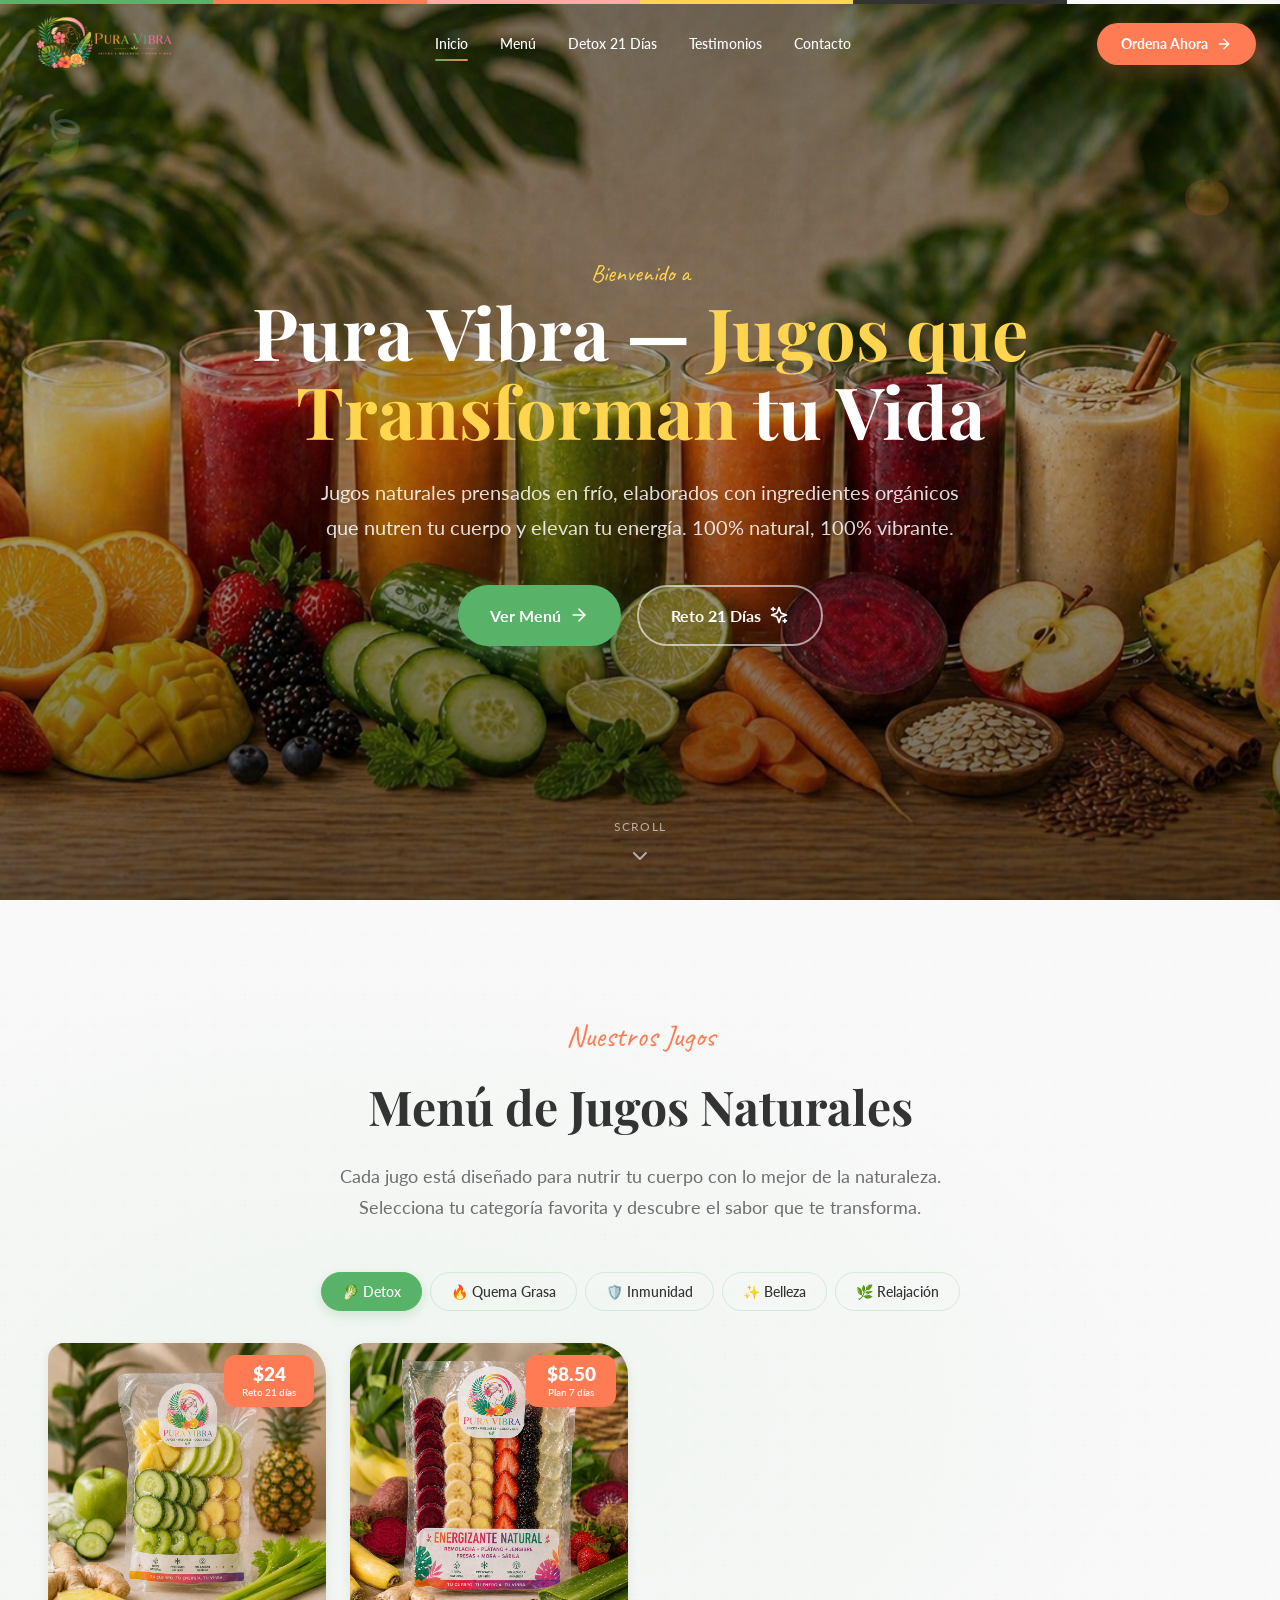
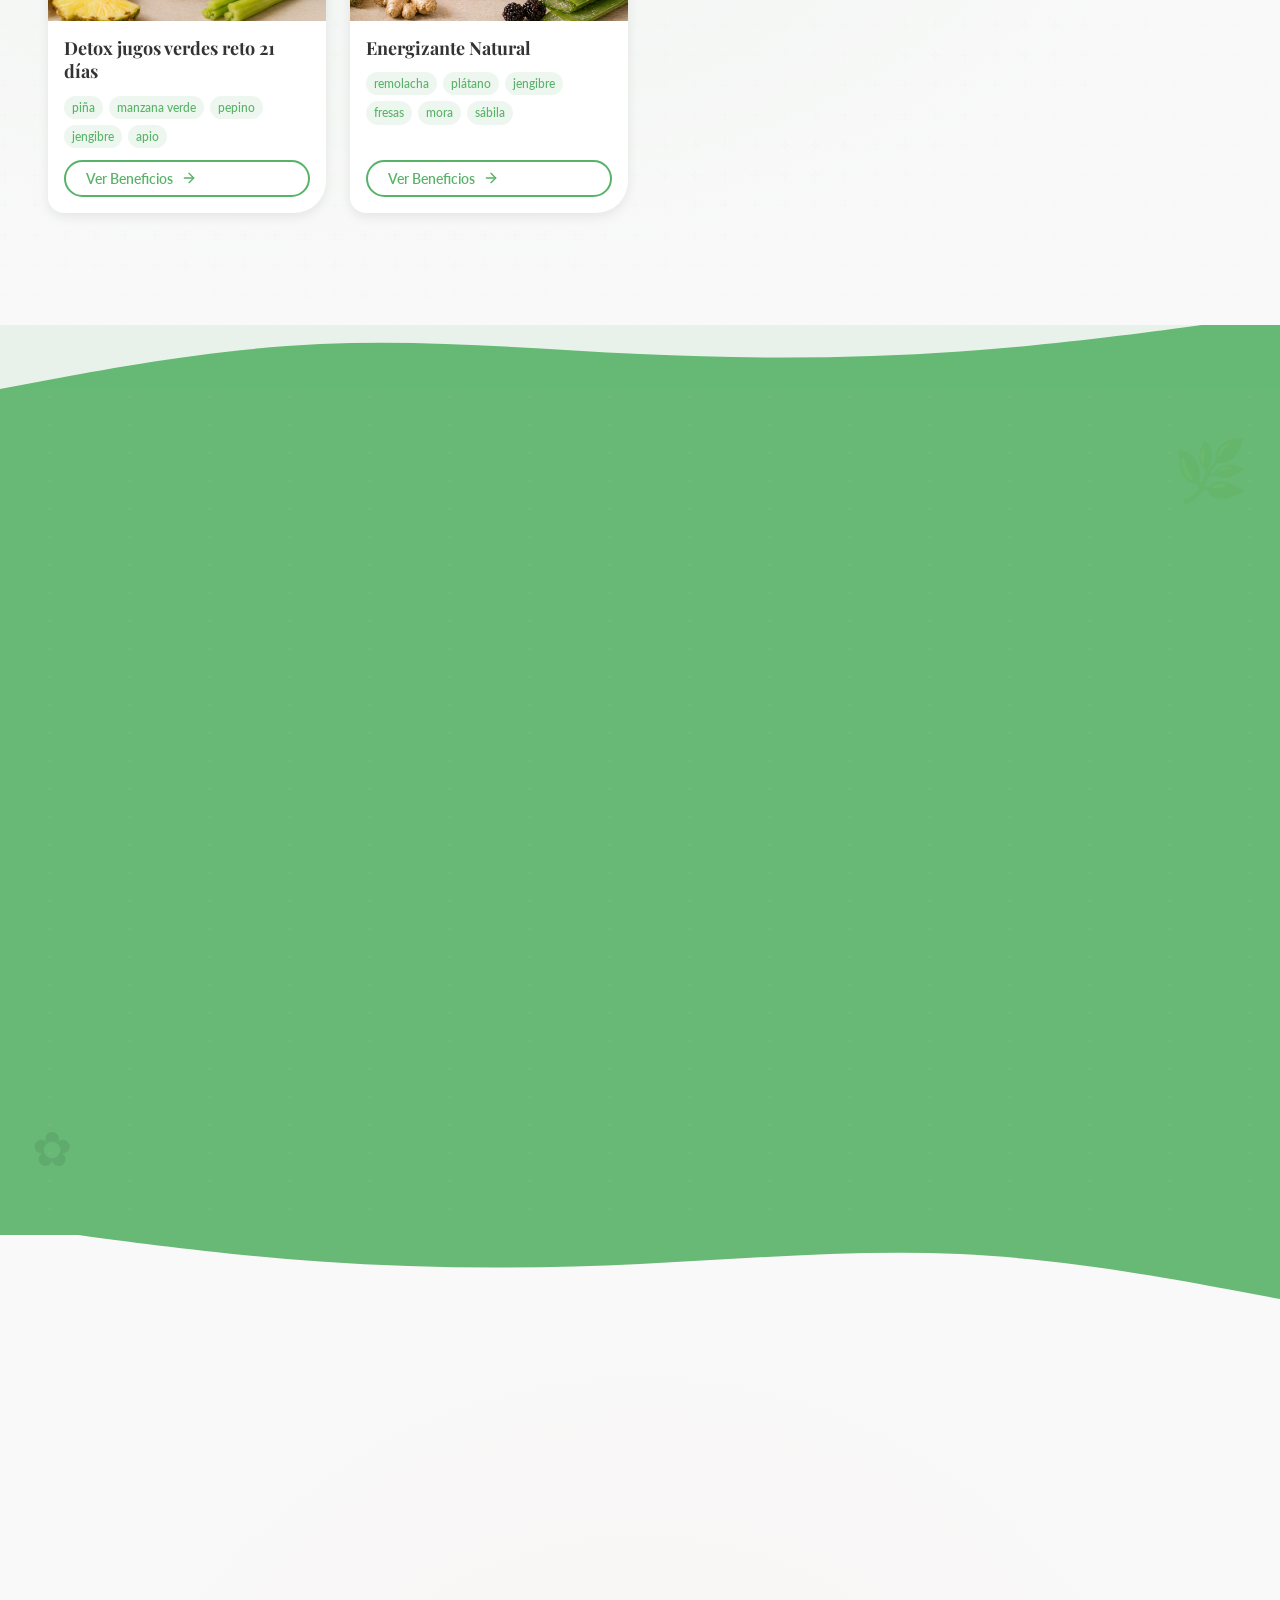
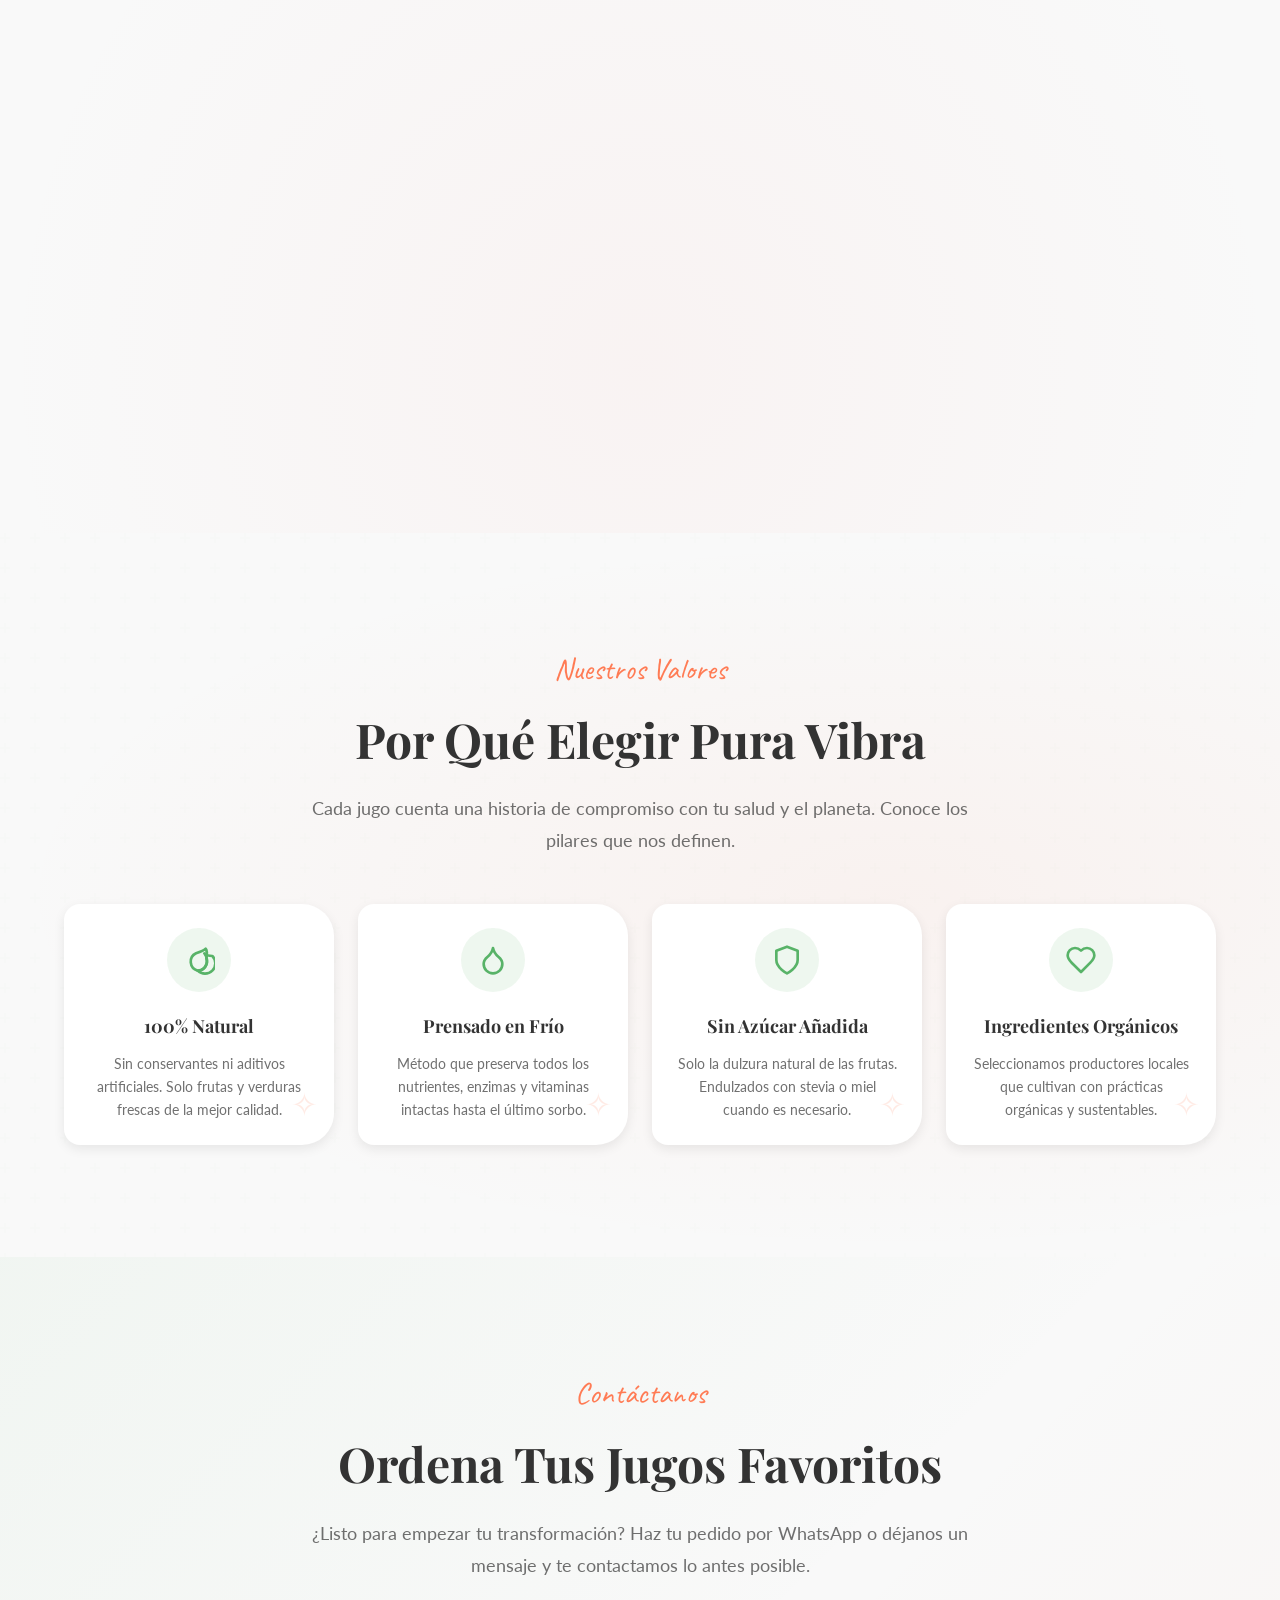
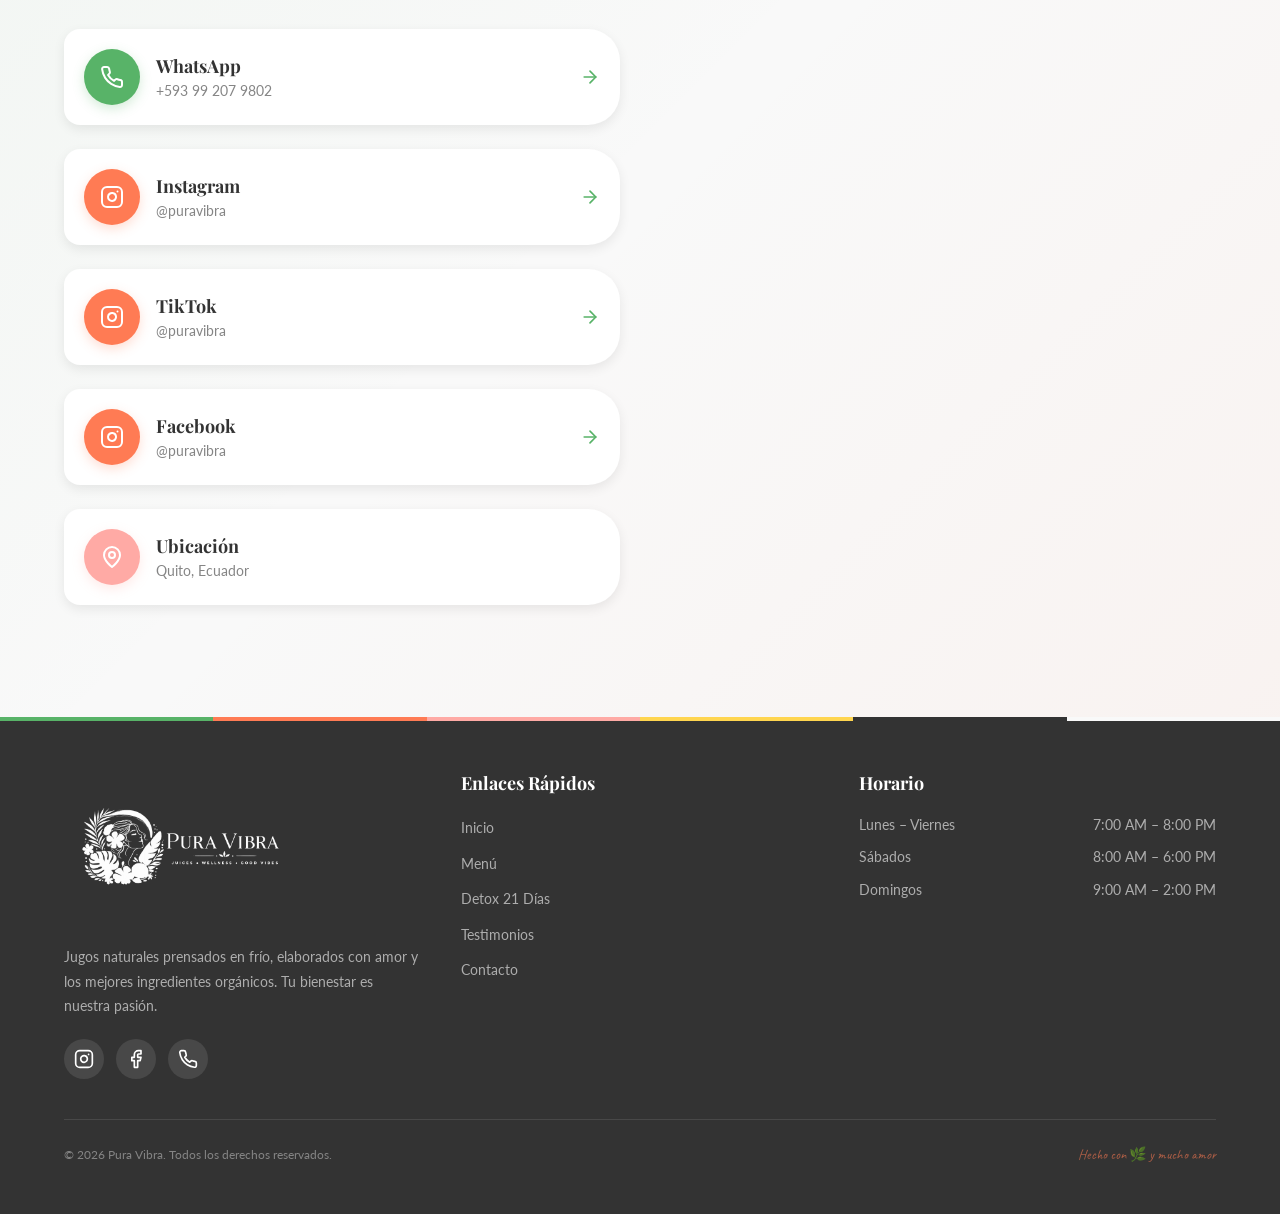
==== pura-vibra-web/index.html @ 8e105776 "Update product price for Chupa Panza" ====
<!DOCTYPE html>
<html lang="es">
<head>
  <meta charset="UTF-8">
  <meta name="viewport" content="width=device-width, initial-scale=1.0">
  <title>Pura Vibra — Jugos que Transforman tu Vida</title>
  <meta name="description" content="Jugos naturales prensados en frío. 100% naturales, sin azúcar añadida. Descubre nuestra línea de jugos verdes detox, energía, inmunidad, belleza y relajación.">
  <meta name="keywords" content="Pura Vibra, jugos naturales, prensado en frío, detox, jugos verdes, jugos saludables, salud y bienestar, reto 21 días">
  <link rel="icon" type="image/png" href="img/logo_cuadrado.png">

  <!-- Google Fonts -->
  <link rel="preconnect" href="https://fonts.googleapis.com">
  <link rel="preconnect" href="https://fonts.gstatic.com" crossorigin>
  <link href="https://fonts.googleapis.com/css2?family=Caveat:wght@400;500;600;700&family=Lato:wght@300;400;700;900&family=Playfair+Display:wght@400;500;600;700;800;900&display=swap" rel="stylesheet">

  <!-- Styles -->
  <link rel="stylesheet" href="css/styles.css">
</head>
<body>

  <!-- ═══════════ NAVBAR ═══════════ -->
  <nav class="navbar">
    <div class="brand-color-bar"></div>
    <div class="navbar-inner">
      <a href="#inicio" class="navbar-logo">
        <img src="img/logo_horizontal.png" alt="Pura Vibra">
      </a>

      <div class="navbar-links">
        <a href="#inicio" class="active">Inicio</a>
        <a href="#menu">Menú</a>
        <a href="#detox">Detox 21 Días</a>
        <a href="#testimonios">Testimonios</a>
        <a href="#contacto">Contacto</a>
      </div>

      <div class="navbar-cta">
        <a href="https://api.whatsapp.com/send?phone=593992079802&text=Quiero%20conocer%20más%20sobre%20el%20reto%2021%20Días%20detox" target="_blank" rel="noopener noreferrer" class="btn-primary btn-naranja">
          Ordena Ahora
          <svg width="16" height="16" viewBox="0 0 24 24" fill="none" stroke="currentColor" stroke-width="2" stroke-linecap="round" stroke-linejoin="round"><line x1="5" y1="12" x2="19" y2="12"></line><polyline points="12 5 19 12 12 19"></polyline></svg>
        </a>
      </div>

      <button class="mobile-toggle" aria-label="Menú">
        <svg class="hamburger-icon" viewBox="0 0 24 24" fill="none" stroke="currentColor" stroke-width="2" stroke-linecap="round" stroke-linejoin="round"><line x1="3" y1="6" x2="21" y2="6"></line><line x1="3" y1="12" x2="21" y2="12"></line><line x1="3" y1="18" x2="21" y2="18"></line></svg>
      </button>
    </div>
  </nav>

  <!-- Mobile Menu -->
  <div class="mobile-overlay"></div>
  <div class="mobile-menu">
    <div class="mobile-menu-header">Pura Vibra</div>
    <div class="mobile-menu-links">
      <a href="#inicio">Inicio</a>
      <a href="#menu">Menú</a>
      <a href="#detox">Detox 21 Días</a>
      <a href="#testimonios">Testimonios</a>
      <a href="#contacto">Contacto</a>
    </div>
    <div class="mobile-menu-cta">
      <a href="https://api.whatsapp.com/send?phone=593992079802&text=Quiero%20conocer%20más%20sobre%20el%20reto%2021%20Días%20detox" target="_blank" rel="noopener noreferrer" class="btn-primary btn-naranja">Ordena Ahora</a>
    </div>
  </div>

  <!-- ═══════════ HERO SECTION ═══════════ -->
  <section id="inicio" class="hero">
    <div class="hero-bg">
      <img src="img/hero1.png" alt="Pura Vibra Jugos Naturales">
    </div>

    <div class="float-deco float-deco-1">🍃</div>
    <div class="float-deco float-deco-2">🍊</div>
    <div class="float-deco float-deco-3">✿</div>

    <div class="hero-content">
      <span class="hero-hand">Bienvenido a</span>
      <h1>Pura Vibra — <span class="highlight">Jugos que Transforman</span> tu Vida</h1>
      <p class="hero-desc">Jugos naturales prensados en frío, elaborados con ingredientes orgánicos que nutren tu cuerpo y elevan tu energía. 100% natural, 100% vibrante.</p>
      <div class="hero-buttons">
        <a href="#menu" class="btn-primary btn-verde btn-large">
          Ver Menú
          <svg width="20" height="20" viewBox="0 0 24 24" fill="none" stroke="currentColor" stroke-width="2" stroke-linecap="round" stroke-linejoin="round"><line x1="5" y1="12" x2="19" y2="12"></line><polyline points="12 5 19 12 12 19"></polyline></svg>
        </a>
        <a href="#detox" class="btn-primary btn-outline-white btn-large">
          Reto 21 Días
          <svg width="20" height="20" viewBox="0 0 24 24" fill="none" stroke="currentColor" stroke-width="2" stroke-linecap="round" stroke-linejoin="round"><path d="m12 3-1.912 5.813a2 2 0 0 1-1.275 1.275L3 12l5.813 1.912a2 2 0 0 1 1.275 1.275L12 21l1.912-5.813a2 2 0 0 1 1.275-1.275L21 12l-5.813-1.912a2 2 0 0 1-1.275-1.275L12 3Z"></path><path d="M5 3v4"></path><path d="M19 17v4"></path><path d="M3 5h4"></path><path d="M17 19h4"></path></svg>
        </a>
      </div>
    </div>

    <div class="scroll-indicator">
      <span>Scroll</span>
      <svg width="24" height="24" viewBox="0 0 24 24" fill="none" stroke="currentColor" stroke-width="2" stroke-linecap="round" stroke-linejoin="round"><polyline points="6 9 12 15 18 9"></polyline></svg>
    </div>
  </section>

  <!-- ═══════════ MENU / PRODUCT LINES ═══════════ -->
  <section id="menu" class="section-padding soft-glow-green texture-overlay">
    <div class="container" style="position:relative;z-index:1;">
      <div class="section-header reveal">
        <span class="hand-label">Nuestros Jugos</span>
        <h2>Menú de Jugos Naturales</h2>
        <p>Cada jugo está diseñado para nutrir tu cuerpo con lo mejor de la naturaleza. Selecciona tu categoría favorita y descubre el sabor que te transforma.</p>
      </div>

      <!-- Tabs Navigation -->
      <div class="reveal delay-1">
        <ul class="tabs-nav">
          <li><button class="tab-btn active" data-tab="detox">🥬 Detox</button></li>
          <li><button class="tab-btn" data-tab="quema-grasa">🔥 Quema Grasa</button></li>
          <li><button class="tab-btn" data-tab="inmunidad">🛡️ Inmunidad</button></li>
          <li><button class="tab-btn" data-tab="belleza">✨ Belleza</button></li>
          <li><button class="tab-btn" data-tab="relajacion">🌿 Relajación</button></li>
        </ul>
      </div>

      <!-- DETOX TAB -->
      <div id="tab-detox" class="tab-content active">
        <div class="product-grid">
          <div class="product-card reveal-scale" data-product='{"name":"Detox jugos verdes reto 21 días","price":24.0,"image":"juice_green.png","ingredients":["piña","manzana verde","pepino","jengibre","apio"],"benefits":["Favorece la desintoxicación del organismo","Mejora la digestión","Ayuda a reducir la inflamación"]}'>
            <div class="product-card-img">
              <img src="img/juice_green.png" alt="Detox jugos verdes reto 21 días">
              <span class="product-price-badge">
  <strong>$24</strong>
  <small>Reto 21 días</small>
</span>
            </div>
            <div class="product-card-body">
              <h3>Detox jugos verdes reto 21 días</h3>
              <div class="product-ingredients">
                <span>piña</span><span>manzana verde</span><span>pepino</span><span>jengibre</span><span>apio</span>
              </div>
              <button class="btn-primary btn-outline-verde">
                Ver Beneficios
                <svg width="16" height="16" viewBox="0 0 24 24" fill="none" stroke="currentColor" stroke-width="2" stroke-linecap="round" stroke-linejoin="round"><line x1="5" y1="12" x2="19" y2="12"></line><polyline points="12 5 19 12 12 19"></polyline></svg>
              </button>
            </div>
          </div>

          <div class="product-card reveal-scale delay-1" data-product='{"name":"Energizante Natural","price":8.5,"image":"juice_berry.png","ingredients":["remolacha","plátano","jengibre","fresas","mora","sábila"],"benefits":["Aumenta la energía de forma natural","Mejora la circulación y el rendimiento físico","Rico en antioxidantes y vitaminas"]}'>
            <div class="product-card-img">
              <img src="img/juice_berry.png" alt="Energizante Natural">
              <span class="product-price-badge">
  <strong>$8.50</strong>
  <small>Plan 7 días</small>
</span>
            </div>
            <div class="product-card-body">
              <h3>Energizante Natural</h3>
              <div class="product-ingredients">
                <span>remolacha</span><span>plátano</span><span>jengibre</span><span>fresas</span><span>mora</span><span>sábila</span>
              </div>
              <button class="btn-primary btn-outline-verde">
                Ver Beneficios
                <svg width="16" height="16" viewBox="0 0 24 24" fill="none" stroke="currentColor" stroke-width="2" stroke-linecap="round" stroke-linejoin="round"><line x1="5" y1="12" x2="19" y2="12"></line><polyline points="12 5 19 12 12 19"></polyline></svg>
              </button>
            </div>
          </div>
        </div>
      </div>

      <!-- QUEMA GRASA TAB -->
      <div id="tab-quema-grasa" class="tab-content">
        <div class="product-grid">
          <div class="product-card reveal-scale" data-product='{"name":"Energizante Cítrico","price":7.0,"image":"juice_citrus.png","ingredients":["naranja","zanahoria","jengibre","cúrcuma"],"benefits":["Activa el metabolismo","Aporta vitaminas y efecto antiinflamatorio","Ideal para iniciar el día con energía"]}'>
            <div class="product-card-img">
              <img src="img/juice_citrus.png" alt="Energizante Cítrico">
              <span class="product-price-badge">
  <strong>$7.00</strong>
  <small>Plan 7 días</small>
</span>
            </div>
            <div class="product-card-body">
              <h3>Energizante Cítrico</h3>
              <div class="product-ingredients">
                <span>naranja</span><span>zanahoria</span><span>jengibre</span><span>cúrcuma</span>
              </div>
              <button class="btn-primary btn-outline-verde">
                Ver Beneficios
                <svg width="16" height="16" viewBox="0 0 24 24" fill="none" stroke="currentColor" stroke-width="2" stroke-linecap="round" stroke-linejoin="round"><line x1="5" y1="12" x2="19" y2="12"></line><polyline points="12 5 19 12 12 19"></polyline></svg>
              </button>
            </div>
          </div>

          <div class="product-card reveal-scale delay-1" data-product='{"name":"Metabolismo Activo","price":24.0,"image":"juice_citrus2.png","ingredients":["piña","toronja","jengibre","menta"],"benefits":["Ayuda a acelerar el metabolismo","Favorece la quema de grasas","Mejora la digestión"]}'>
            <div class="product-card-img">
              <img src="img/juice_citrus2.png" alt="Metabolismo Activo">
              <span class="product-price-badge">
  <strong>$8.50</strong>
  <small>Plan 21 días</small>
</span>
            </div>
            <div class="product-card-body">
              <h3>Metabolismo Activo</h3>
              <div class="product-ingredients">
                <span>piña</span><span>toronja</span><span>jengibre</span><span>menta</span>
              </div>
              <button class="btn-primary btn-outline-verde">
                Ver Beneficios
                <svg width="16" height="16" viewBox="0 0 24 24" fill="none" stroke="currentColor" stroke-width="2" stroke-linecap="round" stroke-linejoin="round"><line x1="5" y1="12" x2="19" y2="12"></line><polyline points="12 5 19 12 12 19"></polyline></svg>
              </button>
            </div>
          </div>

          <div class="product-card reveal-scale delay-2" data-product='{"name":"Power Verde","price":7.0,"image":"juice_green2.png","ingredients":["espinaca","manzana","apio","limón","jengibre"],"benefits":["Aporta energía sostenida","Mejora la oxigenación","Fortalece el sistema digestivo"]}'>
            <div class="product-card-img">
              <img src="img/juice_green2.png" alt="Power Verde">
         <span class="product-price-badge">  <strong>$7.00</strong>
  <small>Plan 7 días</small>
</span>
            </div>
            <div class="product-card-body">
              <h3>Power Verde</h3>
              <div class="product-ingredients">
                <span>espinaca</span><span>manzana</span><span>apio</span><span>limón</span><span>jengibre</span>
              </div>
              <button class="btn-primary btn-outline-verde">
                Ver Beneficios
                <svg width="16" height="16" viewBox="0 0 24 24" fill="none" stroke="currentColor" stroke-width="2" stroke-linecap="round" stroke-linejoin="round"><line x1="5" y1="12" x2="19" y2="12"></line><polyline points="12 5 19 12 12 19"></polyline></svg>
              </button>
            </div>
          </div>

          <div class="product-card reveal-scale delay-3" data-product='{"name":"Chupa Panza","price":15.0,"image":"juice_digest.png","ingredients":["tomate de árbol","tuna"],"benefits":["Reduce la hinchazón abdominal","Mejora la digestión","Aporta fibra para el tránsito intestinal"]}'>
            <div class="product-card-img">
              <img src="img/juice_digest.png" alt="Chupa Panza">
           <span class="product-price-badge"><strong>$18.00</strong>
  <small>Plan 21 días</small>
</span>
            </div>
            <div class="product-card-body">
              <h3>Chupa Panza</h3>
              <div class="product-ingredients">
                <span>tomate de árbol</span><span>tuna</span>
              </div>
              <button class="btn-primary btn-outline-verde">
                Ver Beneficios
                <svg width="16" height="16" viewBox="0 0 24 24" fill="none" stroke="currentColor" stroke-width="2" stroke-linecap="round" stroke-linejoin="round"><line x1="5" y1="12" x2="19" y2="12"></line><polyline points="12 5 19 12 12 19"></polyline></svg>
              </button>
            </div>
          </div>
        </div>
      </div>

      <!-- INMUNIDAD TAB -->
      <div id="tab-inmunidad" class="tab-content">
        <div class="product-grid">
          <div class="product-card reveal-scale" data-product='{"name":"Antigripal","price":8.0,"image":"juice_immunity.png","ingredients":["naranja","limón","jengibre","miel"],"benefits":["Fortalece el sistema inmunológico","Ayuda a prevenir resfriados","Alivia molestias de garganta"]}'>
            <div class="product-card-img">
              <img src="img/juice_immunity.png" alt="Antigripal">
           <span class="product-price-badge">  <strong>$8.00</strong>
  <small>Plan 7 días</small>
</span>
            </div>
            <div class="product-card-body">
              <h3>Antigripal</h3>
              <div class="product-ingredients">
                <span>naranja</span><span>limón</span><span>jengibre</span><span>miel</span>
              </div>
              <button class="btn-primary btn-outline-verde">
                Ver Beneficios
                <svg width="16" height="16" viewBox="0 0 24 24" fill="none" stroke="currentColor" stroke-width="2" stroke-linecap="round" stroke-linejoin="round"><line x1="5" y1="12" x2="19" y2="12"></line><polyline points="12 5 19 12 12 19"></polyline></svg>
              </button>
            </div>
          </div>

          <div class="product-card reveal-scale delay-1" data-product='{"name":"Vitamina C","price":7.0,"image":"juice_citrus3.png","ingredients":["guayaba","naranja","zanahoria"],"benefits":["Refuerza las defensas","Mejora la piel","Combate el cansancio gracias a su alto contenido de vitamina C"]}'>
            <div class="product-card-img">
              <img src="img/juice_citrus3.png" alt="Vitamina C">
            <span class="product-price-badge"><strong>$7.00</strong>
  <small>Plan 7 días</small>
</span>
            </div>
            <div class="product-card-body">
              <h3>Vitamina C</h3>
              <div class="product-ingredients">
                <span>guayaba</span><span>naranja</span><span>zanahoria</span>
              </div>
              <button class="btn-primary btn-outline-verde">
                Ver Beneficios
                <svg width="16" height="16" viewBox="0 0 24 24" fill="none" stroke="currentColor" stroke-width="2" stroke-linecap="round" stroke-linejoin="round"><line x1="5" y1="12" x2="19" y2="12"></line><polyline points="12 5 19 12 12 19"></polyline></svg>
              </button>
            </div>
          </div>

          <div class="product-card reveal-scale delay-2" data-product='{"name":"Rojo Antioxidante","price":7.0,"image":"juice_red.png","ingredients":["remolacha","zanahoria","mora"],"benefits":["Combate los radicales libres","Mejora la salud cardiovascular","Aporta vitalidad y energía duradera"]}'>
            <div class="product-card-img">
              <img src="img/juice_red.png" alt="Rojo Antioxidante">
         <span class="product-price-badge"><strong>$7.00</strong>
  <small>Plan 7 días</small>
</span>
            </div>
            <div class="product-card-body">
              <h3>Rojo Antioxidante</h3>
              <div class="product-ingredients">
                <span>remolacha</span><span>zanahoria</span><span>mora</span>
              </div>
              <button class="btn-primary btn-outline-verde">
                Ver Beneficios
                <svg width="16" height="16" viewBox="0 0 24 24" fill="none" stroke="currentColor" stroke-width="2" stroke-linecap="round" stroke-linejoin="round"><line x1="5" y1="12" x2="19" y2="12"></line><polyline points="12 5 19 12 12 19"></polyline></svg>
              </button>
            </div>
          </div>
        </div>
      </div>

      <!-- BELLEZA TAB -->
      <div id="tab-belleza" class="tab-content">
        <div class="product-grid">
          <div class="product-card reveal-scale" data-product='{"name":"Glow","price":8.5,"image":"juice_glow.png","ingredients":["zanahoria","naranja","mango"],"benefits":["Mejora la apariencia de la piel","Aporta luminosidad","Favorece la producción de colágeno"]}'>
            <div class="product-card-img">
              <img src="img/juice_glow.png" alt="Glow">
             <span class="product-price-badge"> <strong>$8.50</strong>
  <small>Plan 7 días</small>
</span>
            </div>
            <div class="product-card-body">
              <h3>Glow</h3>
              <div class="product-ingredients">
                <span>zanahoria</span><span>naranja</span><span>mango</span>
              </div>
              <button class="btn-primary btn-outline-verde">
                Ver Beneficios
                <svg width="16" height="16" viewBox="0 0 24 24" fill="none" stroke="currentColor" stroke-width="2" stroke-linecap="round" stroke-linejoin="round"><line x1="5" y1="12" x2="19" y2="12"></line><polyline points="12 5 19 12 12 19"></polyline></svg>
              </button>
            </div>
          </div>

          <div class="product-card reveal-scale delay-1" data-product='{"name":"Antioxidante Berry","price":12.0,"image":"juice_berry2.png","ingredients":["fresa","mora","manzana"],"benefits":["Retrasa el envejecimiento celular","Ayuda a mantener una piel más joven y saludable","Protección celular completa"]}'>
            <div class="product-card-img">
              <img src="img/juice_berry2.png" alt="Antioxidante Berry">
         <span class="product-price-badge"> <strong>$12.00</strong>
  <small>Plan 7 días</small>
</span>
            </div>
            <div class="product-card-body">
              <h3>Antioxidante Berry</h3>
              <div class="product-ingredients">
                <span>fresa</span><span>mora</span><span>manzana</span>
              </div>
              <button class="btn-primary btn-outline-verde">
                Ver Beneficios
                <svg width="16" height="16" viewBox="0 0 24 24" fill="none" stroke="currentColor" stroke-width="2" stroke-linecap="round" stroke-linejoin="round"><line x1="5" y1="12" x2="19" y2="12"></line><polyline points="12 5 19 12 12 19"></polyline></svg>
              </button>
            </div>
          </div>

          <div class="product-card reveal-scale delay-2" data-product='{"name":"Piel Sana","price":8.0,"image":"juice_pielsana.png","ingredients":["pepino","piña","limón","menta"],"benefits":["Hidrata la piel profundamente","Ayuda a eliminar toxinas","Reduce la inflamación"]}'>
            <div class="product-card-img">
              <img src="img/juice_pielsana.png" alt="Piel Sana">
            <span class="product-price-badge">  <strong>$8.00</strong>
  <small>Plan 7 días</small>
</span>
            </div>
            <div class="product-card-body">
              <h3>Piel Sana</h3>
              <div class="product-ingredients">
                <span>pepino</span><span>piña</span><span>limón</span><span>menta</span>
              </div>
              <button class="btn-primary btn-outline-verde">
                Ver Beneficios
                <svg width="16" height="16" viewBox="0 0 24 24" fill="none" stroke="currentColor" stroke-width="2" stroke-linecap="round" stroke-linejoin="round"><line x1="5" y1="12" x2="19" y2="12"></line><polyline points="12 5 19 12 12 19"></polyline></svg>
              </button>
            </div>
          </div>
        </div>
      </div>

      <!-- RELAJACIÓN TAB -->
      <div id="tab-relajacion" class="tab-content">
        <div class="product-grid">
          <div class="product-card reveal-scale" data-product='{"name":"Relax","price":7.0,"image":"juice_relax.png","ingredients":["manzana","avena","canela"],"benefits":["Ayuda a reducir el estrés","Brinda saciedad y calma","Favorece la relajación"]}'>
            <div class="product-card-img">
              <img src="img/juice_relax.png" alt="Relax">
             <span class="product-price-badge"> <strong>$7.00</strong>
  <small>Plan 7 días</small>
</span>
            </div>
            <div class="product-card-body">
              <h3>Relax</h3>
              <div class="product-ingredients">
                <span>manzana</span><span>avena</span><span>canela</span>
              </div>
              <button class="btn-primary btn-outline-verde">
                Ver Beneficios
                <svg width="16" height="16" viewBox="0 0 24 24" fill="none" stroke="currentColor" stroke-width="2" stroke-linecap="round" stroke-linejoin="round"><line x1="5" y1="12" x2="19" y2="12"></line><polyline points="12 5 19 12 12 19"></polyline></svg>
              </button>
            </div>
          </div>

          <div class="product-card reveal-scale delay-1" data-product='{"name":"Digestivo Nocturno","price":8.5,"image":"juice_digestnoche.png","ingredients":["papaya","piña","linaza"],"benefits":["Mejora la digestión","Ayuda al descanso nocturno","Favorece el tránsito intestinal"]}'>
            <div class="product-card-img">
              <img src="img/juice_digestnoche.png" alt="Digestivo Nocturno">
<span class="product-price-badge"><strong>$8.50</strong>
  <small>Plan 7 días</small>
</span>
            </div>
            <div class="product-card-body">
              <h3>Digestivo Nocturno</h3>
              <div class="product-ingredients">
                <span>papaya</span><span>piña</span><span>linaza</span>
              </div>
              <button class="btn-primary btn-outline-verde">
                Ver Beneficios
                <svg width="16" height="16" viewBox="0 0 24 24" fill="none" stroke="currentColor" stroke-width="2" stroke-linecap="round" stroke-linejoin="round"><line x1="5" y1="12" x2="19" y2="12"></line><polyline points="12 5 19 12 12 19"></polyline></svg>
              </button>
            </div>
          </div>
        </div>
      </div>
    </div>
  </section>

  <!-- ═══════════ 21-DAY DETOX CHALLENGE ═══════════ -->
  <section id="detox" class="detox-section">
    <div class="wavy-top">
      <svg viewBox="0 0 1440 80" fill="none" preserveAspectRatio="none">
        <path d="M0 80L60 70C120 60 240 40 360 35C480 30 600 40 720 45C840 50 960 50 1080 42.5C1200 35 1320 20 1380 12.5L1440 5V80H1380C1320 80 1200 80 1080 80C960 80 840 80 720 80C600 80 480 80 360 80C240 80 120 80 60 80H0Z" fill="rgba(88,179,104,0.9)"/>
      </svg>
    </div>

    <div class="detox-bg macrame-pattern">
      <div class="detox-float-1">🌿</div>
      <div class="detox-float-2">✿</div>

      <div class="container-sm" style="position:relative;z-index:1;">
        <div class="reveal" style="text-align:center;margin-bottom:3.5rem;">
          <span class="detox-badge">NUEVO</span>
          <h2>Reto Detox 21 Días</h2>
          <p class="detox-desc">Transforma tu salud en 21 días con nuestro programa completo de jugos detox. Tres fases diseñadas para limpiar, renovar y transformar tu cuerpo desde adentro.</p>
        </div>

        <div class="phase-grid">
          <div class="phase-card reveal-scale">
            <div class="phase-card-bar" style="background:#58B368;"></div>
            <div class="phase-number" style="background:#58B368;">1</div>
            <span class="phase-days">Días 1–7</span>
            <h3>Depuración</h3>
            <p>Tu cuerpo comienza a eliminar toxinas acumuladas. Los jugos verdes ricos en fibra y clorofila activan el proceso de limpieza natural.</p>
          </div>

          <div class="phase-card reveal-scale delay-1">
            <div class="phase-card-bar" style="background:#FF7B54;"></div>
            <div class="phase-number" style="background:#FF7B54;">2</div>
            <span class="phase-days">Días 8–14</span>
            <h3>Renovación</h3>
            <p>Sientes más energía y claridad mental. Tu sistema digestivo se renueva, la piel comienza a brillar y el sueño mejora notablemente.</p>
          </div>

          <div class="phase-card reveal-scale delay-2">
            <div class="phase-card-bar" style="background:#FFD54F;"></div>
            <div class="phase-number" style="background:#FFD54F;">3</div>
            <span class="phase-days">Días 15–21</span>
            <h3>Transformación</h3>
            <p>La transformación completa. Tu cuerpo ha reseteado sus hábitos, te sientes más ligero, fuerte y conectado con tu bienestar.</p>
          </div>
        </div>

        <div class="reveal" style="text-align:center;">
          <a href="https://api.whatsapp.com/send?phone=593992079802&text=Quiero%20conocer%20más%20sobre%20el%20reto%2021%20Días%20detox" target="_blank" rel="noopener noreferrer" class="btn-primary btn-naranja btn-large">
            Inscríbete al Reto
            <svg width="20" height="20" viewBox="0 0 24 24" fill="none" stroke="currentColor" stroke-width="2" stroke-linecap="round" stroke-linejoin="round"><polyline points="9 18 15 12 9 6"></polyline></svg>
          </a>
          <p class="detox-note">* Incluye 2 jugos diarios + guía nutricional + seguimiento personalizado</p>
        </div>
      </div>
    </div>

    <div class="wavy-bottom">
      <svg viewBox="0 0 1440 80" fill="none" preserveAspectRatio="none">
        <path d="M0 5L60 12.5C120 20 240 35 360 42.5C480 50 600 50 720 45C840 40 960 30 1080 35C1200 40 1320 60 1380 70L1440 80V80H1380C1320 80 1200 80 1080 80C960 80 840 80 720 80C600 80 480 80 360 80C240 80 120 80 60 80H0Z" fill="#F9F9F9"/>
      </svg>
    </div>
  </section>

  <!-- ═══════════ TESTIMONIALS ═══════════ -->
  <section id="testimonios" class="section-padding soft-glow-pink">
    <div class="container-sm">
      <div class="section-header reveal">
        <span class="hand-label">Lo que dicen</span>
        <h2>Testimonios de Nuestra Comunidad</h2>
        <p>Miles de personas ya transformaron su vida con Pura Vibra. Lee sus historias y únete al movimiento.</p>
      </div>

      <div class="reveal delay-1">
        <div class="testimonials-carousel">
          <button class="carousel-arrow prev" aria-label="Anterior">
            <svg width="20" height="20" viewBox="0 0 24 24" fill="none" stroke="currentColor" stroke-width="2" stroke-linecap="round" stroke-linejoin="round"><polyline points="15 18 9 12 15 6"></polyline></svg>
          </button>

          <div class="testimonial-track">
            <div class="testimonial-slide">
              <div class="testimonial-card">
                <div class="testimonial-photo">
                  <img src="img/testimonial1.jpg" alt="Valentina M.">
                </div>
                <p class="quote">"Después del reto de 21 días, mi energía cambió completamente. Los jugos de Pura Vibra son mi ritual diario ahora."</p>
                <div class="testimonial-stars">
                  <svg viewBox="0 0 24 24" fill="#FFD54F" stroke="none"><polygon points="12 2 15.09 8.26 22 9.27 17 14.14 18.18 21.02 12 17.77 5.82 21.02 7 14.14 2 9.27 8.91 8.26 12 2"/></svg>
                  <svg viewBox="0 0 24 24" fill="#FFD54F" stroke="none"><polygon points="12 2 15.09 8.26 22 9.27 17 14.14 18.18 21.02 12 17.77 5.82 21.02 7 14.14 2 9.27 8.91 8.26 12 2"/></svg>
                  <svg viewBox="0 0 24 24" fill="#FFD54F" stroke="none"><polygon points="12 2 15.09 8.26 22 9.27 17 14.14 18.18 21.02 12 17.77 5.82 21.02 7 14.14 2 9.27 8.91 8.26 12 2"/></svg>
                  <svg viewBox="0 0 24 24" fill="#FFD54F" stroke="none"><polygon points="12 2 15.09 8.26 22 9.27 17 14.14 18.18 21.02 12 17.77 5.82 21.02 7 14.14 2 9.27 8.91 8.26 12 2"/></svg>
                  <svg viewBox="0 0 24 24" fill="#FFD54F" stroke="none"><polygon points="12 2 15.09 8.26 22 9.27 17 14.14 18.18 21.02 12 17.77 5.82 21.02 7 14.14 2 9.27 8.91 8.26 12 2"/></svg>
                </div>
                <p class="testimonial-name">Valentina M.</p>
              </div>
            </div>

            <div class="testimonial-slide">
              <div class="testimonial-card">
                <div class="testimonial-photo">
                  <img src="img/testimonial2.jpg" alt="Carlos R.">
                </div>
                <p class="quote">"El Power Verde y el Energizante Cítrico me ayudan a rendir mejor en el gym. Sabor increíble y 100% natural."</p>
                <div class="testimonial-stars">
                  <svg viewBox="0 0 24 24" fill="#FFD54F" stroke="none"><polygon points="12 2 15.09 8.26 22 9.27 17 14.14 18.18 21.02 12 17.77 5.82 21.02 7 14.14 2 9.27 8.91 8.26 12 2"/></svg>
                  <svg viewBox="0 0 24 24" fill="#FFD54F" stroke="none"><polygon points="12 2 15.09 8.26 22 9.27 17 14.14 18.18 21.02 12 17.77 5.82 21.02 7 14.14 2 9.27 8.91 8.26 12 2"/></svg>
                  <svg viewBox="0 0 24 24" fill="#FFD54F" stroke="none"><polygon points="12 2 15.09 8.26 22 9.27 17 14.14 18.18 21.02 12 17.77 5.82 21.02 7 14.14 2 9.27 8.91 8.26 12 2"/></svg>
                  <svg viewBox="0 0 24 24" fill="#FFD54F" stroke="none"><polygon points="12 2 15.09 8.26 22 9.27 17 14.14 18.18 21.02 12 17.77 5.82 21.02 7 14.14 2 9.27 8.91 8.26 12 2"/></svg>
                  <svg viewBox="0 0 24 24" fill="#FFD54F" stroke="none"><polygon points="12 2 15.09 8.26 22 9.27 17 14.14 18.18 21.02 12 17.77 5.82 21.02 7 14.14 2 9.27 8.91 8.26 12 2"/></svg>
                </div>
                <p class="testimonial-name">Carlos R.</p>
              </div>
            </div>

            <div class="testimonial-slide">
              <div class="testimonial-card">
                <div class="testimonial-photo">
                  <img src="img/testimonial3.jpg" alt="Isabella T.">
                </div>
                <p class="quote">"El jugo Glow realmente funciona, mi piel nunca se vio tan radiante. Lo recomiendo al 100%."</p>
                <div class="testimonial-stars">
                  <svg viewBox="0 0 24 24" fill="#FFD54F" stroke="none"><polygon points="12 2 15.09 8.26 22 9.27 17 14.14 18.18 21.02 12 17.77 5.82 21.02 7 14.14 2 9.27 8.91 8.26 12 2"/></svg>
                  <svg viewBox="0 0 24 24" fill="#FFD54F" stroke="none"><polygon points="12 2 15.09 8.26 22 9.27 17 14.14 18.18 21.02 12 17.77 5.82 21.02 7 14.14 2 9.27 8.91 8.26 12 2"/></svg>
                  <svg viewBox="0 0 24 24" fill="#FFD54F" stroke="none"><polygon points="12 2 15.09 8.26 22 9.27 17 14.14 18.18 21.02 12 17.77 5.82 21.02 7 14.14 2 9.27 8.91 8.26 12 2"/></svg>
                  <svg viewBox="0 0 24 24" fill="#FFD54F" stroke="none"><polygon points="12 2 15.09 8.26 22 9.27 17 14.14 18.18 21.02 12 17.77 5.82 21.02 7 14.14 2 9.27 8.91 8.26 12 2"/></svg>
                  <svg viewBox="0 0 24 24" fill="#FFD54F" stroke="none"><polygon points="12 2 15.09 8.26 22 9.27 17 14.14 18.18 21.02 12 17.77 5.82 21.02 7 14.14 2 9.27 8.91 8.26 12 2"/></svg>
                </div>
                <p class="testimonial-name">Isabella T.</p>
              </div>
            </div>
          </div>

          <button class="carousel-arrow next" aria-label="Siguiente">
            <svg width="20" height="20" viewBox="0 0 24 24" fill="none" stroke="currentColor" stroke-width="2" stroke-linecap="round" stroke-linejoin="round"><polyline points="9 18 15 12 9 6"></polyline></svg>
          </button>

          <div class="carousel-dots">
            <button class="active" aria-label="Testimonial 1"></button>
            <button aria-label="Testimonial 2"></button>
            <button aria-label="Testimonial 3"></button>
          </div>
        </div>
      </div>
    </div>
  </section>

  <!-- ═══════════ ABOUT / VALUES ═══════════ -->
  <section class="section-padding soft-glow-orange texture-overlay">
    <div class="container-sm" style="position:relative;z-index:1;">
      <div class="section-header reveal">
        <span class="hand-label">Nuestros Valores</span>
        <h2>Por Qué Elegir Pura Vibra</h2>
        <p>Cada jugo cuenta una historia de compromiso con tu salud y el planeta. Conoce los pilares que nos definen.</p>
      </div>

      <div class="values-grid">
        <div class="value-card reveal-scale">
          <div class="value-icon">
            <svg viewBox="0 0 24 24" fill="none" stroke="currentColor" stroke-width="2" stroke-linecap="round" stroke-linejoin="round"><path d="M11 20A7 7 0 0 1 9.8 6.9C15.5 4.9 17 3.5 17 3.5s1.5 1.5.5 7.1A7 7 0 0 1 11 20z"></path><path d="M11 20a7 7 0 0 0 7-7c0-4-2-6-2-6s2 2 6 2a7 7 0 0 1-11 11z"></path></svg>
          </div>
          <h3>100% Natural</h3>
          <p>Sin conservantes ni aditivos artificiales. Solo frutas y verduras frescas de la mejor calidad.</p>
        </div>

        <div class="value-card reveal-scale delay-1">
          <div class="value-icon">
            <svg viewBox="0 0 24 24" fill="none" stroke="currentColor" stroke-width="2" stroke-linecap="round" stroke-linejoin="round"><path d="M12 22a7 7 0 0 0 7-7c0-2-1-3.9-3-5.5s-3.5-4-4-6.5c-.5 2.5-2 4.9-4 6.5C6 11.1 5 13 5 15a7 7 0 0 0 7 7z"></path></svg>
          </div>
          <h3>Prensado en Frío</h3>
          <p>Método que preserva todos los nutrientes, enzimas y vitaminas intactas hasta el último sorbo.</p>
        </div>

        <div class="value-card reveal-scale delay-2">
          <div class="value-icon">
            <svg viewBox="0 0 24 24" fill="none" stroke="currentColor" stroke-width="2" stroke-linecap="round" stroke-linejoin="round"><path d="M12 22s8-4 8-10V5l-8-3-8 3v7c0 6 8 10 8 10"></path></svg>
          </div>
          <h3>Sin Azúcar Añadida</h3>
          <p>Solo la dulzura natural de las frutas. Endulzados con stevia o miel cuando es necesario.</p>
        </div>

        <div class="value-card reveal-scale delay-3">
          <div class="value-icon">
            <svg viewBox="0 0 24 24" fill="none" stroke="currentColor" stroke-width="2" stroke-linecap="round" stroke-linejoin="round"><path d="M19 14c1.49-1.46 3-3.21 3-5.5A5.5 5.5 0 0 0 16.5 3c-1.76 0-3 .5-4.5 2-1.5-1.5-2.74-2-4.5-2A5.5 5.5 0 0 0 2 8.5c0 2.3 1.5 4.05 3 5.5l7 7Z"></path></svg>
          </div>
          <h3>Ingredientes Orgánicos</h3>
          <p>Seleccionamos productores locales que cultivan con prácticas orgánicas y sustentables.</p>
        </div>
      </div>
    </div>
  </section>

  <!-- ═══════════ CONTACT / CTA ═══════════ -->
  <section id="contacto" class="section-padding">
    <div class="contact-bg-glow"></div>
    <div class="container-sm" style="position:relative;z-index:1;">
      <div class="section-header reveal">
        <span class="hand-label">Contáctanos</span>
        <h2>Ordena Tus Jugos Favoritos</h2>
        <p>¿Listo para empezar tu transformación? Haz tu pedido por WhatsApp o déjanos un mensaje y te contactamos lo antes posible.</p>
      </div>

      <div class="contact-grid">
        <!-- Contact Info -->
        <div class="reveal">
          <div class="contact-links">
            <a href="https://api.whatsapp.com/send?phone=593992079802&text=Quiero%20conocer%20más%20sobre%20el%20reto%2021%20Días%20detox" target="_blank" rel="noopener noreferrer" class="contact-link">
              <div class="contact-link-icon green">
                <svg viewBox="0 0 24 24" fill="none" stroke="currentColor" stroke-width="2" stroke-linecap="round" stroke-linejoin="round"><path d="M22 16.92v3a2 2 0 0 1-2.18 2 19.79 19.79 0 0 1-8.63-3.07 19.5 19.5 0 0 1-6-6 19.79 19.79 0 0 1-3.07-8.67A2 2 0 0 1 4.11 2h3a2 2 0 0 1 2 1.72 12.84 12.84 0 0 0 .7 2.81 2 2 0 0 1-.45 2.11L8.09 9.91a16 16 0 0 0 6 6l1.27-1.27a2 2 0 0 1 2.11-.45 12.84 12.84 0 0 0 2.81.7A2 2 0 0 1 22 16.92z"></path></svg>
              </div>
              <div class="contact-link-text">
                <h3>WhatsApp</h3>
                <p>+593 99 207 9802</p>
              </div>
              <svg class="arrow-icon" width="20" height="20" viewBox="0 0 24 24" fill="none" stroke="currentColor" stroke-width="2" stroke-linecap="round" stroke-linejoin="round"><line x1="5" y1="12" x2="19" y2="12"></line><polyline points="12 5 19 12 12 19"></polyline></svg>
            </a>

            <a href="https://instagram.com/puravibra" target="_blank" rel="noopener noreferrer" class="contact-link">
              <div class="contact-link-icon orange">
                <svg viewBox="0 0 24 24" fill="none" stroke="currentColor" stroke-width="2" stroke-linecap="round" stroke-linejoin="round"><rect width="20" height="20" x="2" y="2" rx="5" ry="5"></rect><path d="M16 11.37A4 4 0 1 1 12.63 8 4 4 0 0 1 16 11.37z"></path><line x1="17.5" y1="6.5" x2="17.51" y2="6.5"></line></svg>
              </div>
              <div class="contact-link-text">
                <h3>Instagram</h3>
                <p>@puravibra</p>
              </div>
              <svg class="arrow-icon" width="20" height="20" viewBox="0 0 24 24" fill="none" stroke="currentColor" stroke-width="2" stroke-linecap="round" stroke-linejoin="round"><line x1="5" y1="12" x2="19" y2="12"></line><polyline points="12 5 19 12 12 19"></polyline></svg>
            </a>
             <a href="https://tiktok.com/puravibra" target="_blank" rel="noopener noreferrer" class="contact-link">
              <div class="contact-link-icon orange">
                <svg viewBox="0 0 24 24" fill="none" stroke="currentColor" stroke-width="2" stroke-linecap="round" stroke-linejoin="round"><rect width="20" height="20" x="2" y="2" rx="5" ry="5"></rect><path d="M16 11.37A4 4 0 1 1 12.63 8 4 4 0 0 1 16 11.37z"></path><line x1="17.5" y1="6.5" x2="17.51" y2="6.5"></line></svg>
              </div>
              <div class="contact-link-text">
                <h3>TikTok</h3>
                <p>@puravibra</p>
              </div>
              <svg class="arrow-icon" width="20" height="20" viewBox="0 0 24 24" fill="none" stroke="currentColor" stroke-width="2" stroke-linecap="round" stroke-linejoin="round"><line x1="5" y1="12" x2="19" y2="12"></line><polyline points="12 5 19 12 12 19"></polyline></svg>
            </a>

            <a href="https://Facebook.com/puravibra" target="_blank" rel="noopener noreferrer" class="contact-link">
              <div class="contact-link-icon orange">
                <svg viewBox="0 0 24 24" fill="none" stroke="currentColor" stroke-width="2" stroke-linecap="round" stroke-linejoin="round"><rect width="20" height="20" x="2" y="2" rx="5" ry="5"></rect><path d="M16 11.37A4 4 0 1 1 12.63 8 4 4 0 0 1 16 11.37z"></path><line x1="17.5" y1="6.5" x2="17.51" y2="6.5"></line></svg>
              </div>
              <div class="contact-link-text">
                <h3>Facebook</h3>
                <p>@puravibra</p>
              </div>
              <svg class="arrow-icon" width="20" height="20" viewBox="0 0 24 24" fill="none" stroke="currentColor" stroke-width="2" stroke-linecap="round" stroke-linejoin="round"><line x1="5" y1="12" x2="19" y2="12"></line><polyline points="12 5 19 12 12 19"></polyline></svg>
            </a>

            <div class="contact-link">
              <div class="contact-link-icon pink">
                <svg viewBox="0 0 24 24" fill="none" stroke="currentColor" stroke-width="2" stroke-linecap="round" stroke-linejoin="round"><path d="M20 10c0 6-8 12-8 12s-8-6-8-12a8 8 0 0 1 16 0Z"></path><circle cx="12" cy="10" r="3"></circle></svg>
              </div>
              <div class="contact-link-text">
                <h3>Ubicación</h3>
                <p>Quito, Ecuador</p>
              </div>
            </div>
          </div>
        </div>

        <!-- Contact Form -->
       <!-- <div class="reveal delay-1">
          <div class="contact-form-card">
            <h3>Envíanos un Mensaje</h3>
            <p>Te responderemos en menos de 24 horas</p>
            <form id="contactForm">
              <div class="form-group">
                <label for="name">Nombre</label>
                <input type="text" id="name" name="name" placeholder="Tu nombre completo" class="form-input" required>
              </div>
              <div class="form-group">
                <label for="email">Email</label>
                <input type="email" id="email" name="email" placeholder="tu@email.com" class="form-input" required>
              </div>
              <div class="form-group">
                <label for="message">Mensaje</label>
                <textarea id="message" name="message" placeholder="¿En qué podemos ayudarte?" class="form-textarea" rows="4" required></textarea>
              </div>
              <button type="submit" class="btn-primary btn-verde">
                <svg width="16" height="16" viewBox="0 0 24 24" fill="none" stroke="currentColor" stroke-width="2" stroke-linecap="round" stroke-linejoin="round"><line x1="22" y1="2" x2="11" y2="13"></line><polygon points="22 2 15 22 11 13 2 9 22 2"></polygon></svg>
                Enviar Mensaje
              </button>
            </form>
          </div>
        </div>-->
      </div>
    </div>
  </section>

  <!-- ═══════════ FOOTER ═══════════ -->
  <footer class="footer">
    <div class="brand-color-bar"></div>
    <div class="footer-main">
      <div class="footer-grid">
        <!-- Logo & Description -->
        <div>
          <img src="img/logo_horizontal.png" alt="Pura Vibra" class="footer-logo">
          <p class="footer-desc">Jugos naturales prensados en frío, elaborados con amor y los mejores ingredientes orgánicos. Tu bienestar es nuestra pasión.</p>
          <div class="footer-social">
            <a href="https://instagram.com/puravibra" target="_blank" rel="noopener noreferrer" aria-label="Instagram">
              <svg viewBox="0 0 24 24" fill="none" stroke="currentColor" stroke-width="2" stroke-linecap="round" stroke-linejoin="round"><rect width="20" height="20" x="2" y="2" rx="5" ry="5"></rect><path d="M16 11.37A4 4 0 1 1 12.63 8 4 4 0 0 1 16 11.37z"></path><line x1="17.5" y1="6.5" x2="17.51" y2="6.5"></line></svg>
            </a>
            <a href="#" aria-label="Facebook">
              <svg viewBox="0 0 24 24" fill="none" stroke="currentColor" stroke-width="2" stroke-linecap="round" stroke-linejoin="round"><path d="M18 2h-3a5 5 0 0 0-5 5v3H7v4h3v8h4v-8h3l1-4h-4V7a1 1 0 0 1 1-1h3z"></path></svg>
            </a>
            <a href="https://api.whatsapp.com/send?phone=593992079802&text=Quiero%20conocer%20más%20sobre%20el%20reto%2021%20Días%20detox" target="_blank" rel="noopener noreferrer" class="whatsapp" aria-label="WhatsApp">
              <svg viewBox="0 0 24 24" fill="none" stroke="currentColor" stroke-width="2" stroke-linecap="round" stroke-linejoin="round"><path d="M22 16.92v3a2 2 0 0 1-2.18 2 19.79 19.79 0 0 1-8.63-3.07 19.5 19.5 0 0 1-6-6 19.79 19.79 0 0 1-3.07-8.67A2 2 0 0 1 4.11 2h3a2 2 0 0 1 2 1.72 12.84 12.84 0 0 0 .7 2.81 2 2 0 0 1-.45 2.11L8.09 9.91a16 16 0 0 0 6 6l1.27-1.27a2 2 0 0 1 2.11-.45 12.84 12.84 0 0 0 2.81.7A2 2 0 0 1 22 16.92z"></path></svg>
            </a>
          </div>
        </div>

        <!-- Quick Links -->
        <div>
          <h4>Enlaces Rápidos</h4>
          <ul class="footer-links">
            <li><a href="#inicio">Inicio</a></li>
            <li><a href="#menu">Menú</a></li>
            <li><a href="#detox">Detox 21 Días</a></li>
            <li><a href="#testimonios">Testimonios</a></li>
            <li><a href="#contacto">Contacto</a></li>
          </ul>
        </div>

        <!-- Hours -->
        <div>
          <h4>Horario</h4>
          <ul class="footer-hours">
            <li>
              <span>Lunes – Viernes</span>
              <span>7:00 AM – 8:00 PM</span>
            </li>
            <li>
              <span>Sábados</span>
              <span>8:00 AM – 6:00 PM</span>
            </li>
            <li>
              <span>Domingos</span>
              <span>9:00 AM – 2:00 PM</span>
            </li>
          </ul>
        </div>
      </div>

      <div class="footer-bottom" style="max-width:72rem;margin:0 auto;">
        <p class="copyright">&copy; 2026 Pura Vibra. Todos los derechos reservados.</p>
        <p class="made-with">Hecho con 🌿 y mucho amor</p>
      </div>
    </div>
  </footer>

  <!-- Product Modal -->
  <div class="modal-overlay" id="productModal">
    <div class="modal-content" id="modalBody"></div>
  </div>

  <!-- Scripts -->
  <script src="js/main.js"></script>
</body>
</html>
---- pura-vibra-web/css/styles.css ----
/* ═══════════════════════════════════════════════════════════
   PURA VIBRA — Boho-Chic Website Styles
   ═══════════════════════════════════════════════════════════ */

/* ───── Reset & Base ───── */
*, *::before, *::after {
  margin: 0;
  padding: 0;
  box-sizing: border-box;
}

:root {
  --verde-tropical: #58B368;
  --verde-tropical-dark: #4a9d58;
  --naranja-solar: #FF7B54;
  --naranja-solar-dark: #e56a45;
  --rosa-blush: #FFAAA5;
  --amarillo-limon: #FFD54F;
  --gris-carbon: #333333;
  --blanco-roto: #F9F9F9;
  --font-heading: 'Playfair Display', serif;
  --font-body: 'Lato', sans-serif;
  --font-hand: 'Caveat', cursive;
}

html {
  scroll-behavior: smooth;
  font-size: 16px;
}

body {
  font-family: var(--font-body);
  color: var(--gris-carbon);
  background: var(--blanco-roto);
  line-height: 1.6;
  overflow-x: hidden;
  -webkit-font-smoothing: antialiased;
  -moz-osx-font-smoothing: grayscale;
}

img {
  max-width: 100%;
  height: auto;
  display: block;
}

a {
  text-decoration: none;
  color: inherit;
}

/* ───── Custom Scrollbar ───── */
::-webkit-scrollbar {
  width: 8px;
}
::-webkit-scrollbar-track {
  background: #e8f0e9;
}
::-webkit-scrollbar-thumb {
  background: rgba(88, 179, 104, 0.5);
  border-radius: 99px;
}
::-webkit-scrollbar-thumb:hover {
  background: rgba(88, 179, 104, 0.8);
}

/* ───── Brand Color Bar ───── */
.brand-color-bar {
  height: 4px;
  background: linear-gradient(
    90deg,
    #58B368 0%, #58B368 16.66%,
    #FF7B54 16.66%, #FF7B54 33.33%,
    #FFAAA5 33.33%, #FFAAA5 50%,
    #FFD54F 50%, #FFD54F 66.66%,
    #333333 66.66%, #333333 83.33%,
    #F9F9F9 83.33%, #F9F9F9 100%
  );
}

/* ═══════════════════════════════════════════════════════════
   NAVBAR
   ═══════════════════════════════════════════════════════════ */
.navbar {
  position: fixed;
  top: 0;
  left: 0;
  right: 0;
  z-index: 1000;
  transition: all 0.5s ease;
}

.navbar.scrolled {
  background: rgba(255, 255, 255, 0.95);
  backdrop-filter: blur(12px);
  -webkit-backdrop-filter: blur(12px);
  box-shadow: 0 4px 20px rgba(0, 0, 0, 0.1);
}

.navbar-inner {
  max-width: 1280px;
  margin: 0 auto;
  padding: 0 1rem;
  display: flex;
  align-items: center;
  justify-content: space-between;
  height: 64px;
}

@media (min-width: 768px) {
  .navbar-inner {
    height: 80px;
    padding: 0 1.5rem;
  }
}

.navbar-logo img {
  height: 40px;
  width: auto;
  object-fit: contain;
}

@media (min-width: 768px) {
  .navbar-logo img {
    height: 110px;
  }
}

.navbar-links {
  display: none;
  align-items: center;
  gap: 2rem;
}

@media (min-width: 1024px) {
  .navbar-links {
    display: flex;
  }
}

.navbar-links a {
  font-family: var(--font-body);
  font-size: 0.875rem;
  font-weight: 500;
  color: white;
  position: relative;
  padding: 4px 0;
  transition: color 0.3s ease;
}

.navbar-links a::after {
  content: '';
  position: absolute;
  bottom: -2px;
  left: 0;
  width: 0;
  height: 2px;
  background: linear-gradient(90deg, #58B368, #FF7B54);
  transition: width 0.3s ease;
  border-radius: 1px;
}

.navbar-links a:hover::after,
.navbar-links a.active::after {
  width: 100%;
}

.navbar.scrolled .navbar-links a {
  color: var(--gris-carbon);
}

.navbar.scrolled .navbar-links a:hover,
.navbar.scrolled .navbar-links a.active {
  color: var(--verde-tropical);
}

.navbar-links a:not(.scrolled-link):hover {
  color: rgba(255,255,255,0.8);
}

.navbar-cta {
  display: none;
}

@media (min-width: 1024px) {
  .navbar-cta {
    display: block;
  }
}

.btn-primary {
  display: inline-flex;
  align-items: center;
  gap: 0.5rem;
  padding: 0.625rem 1.5rem;
  border-radius: 9999px;
  border: none;
  cursor: pointer;
  font-family: var(--font-body);
  font-weight: 700;
  font-size: 0.875rem;
  transition: all 0.3s ease;
}

.btn-naranja {
  background: var(--naranja-solar);
  color: white;
  box-shadow: 0 8px 20px rgba(255, 123, 84, 0.25);
}

.btn-naranja:hover {
  background: var(--naranja-solar-dark);
  box-shadow: 0 12px 28px rgba(255, 123, 84, 0.3);
  transform: translateY(-1px);
}

.btn-verde {
  background: var(--verde-tropical);
  color: white;
  box-shadow: 0 8px 20px rgba(88, 179, 104, 0.3);
}

.btn-verde:hover {
  background: var(--verde-tropical-dark);
  box-shadow: 0 12px 28px rgba(88, 179, 104, 0.35);
  transform: translateY(-1px);
}

.btn-outline-verde {
  background: transparent;
  color: var(--verde-tropical);
  border: 2px solid var(--verde-tropical);
  padding: 0.5rem 1.25rem;
}

.btn-outline-verde:hover {
  background: var(--verde-tropical);
  color: white;
}

.btn-outline-white {
  background: transparent;
  color: white;
  border: 2px solid rgba(255,255,255,0.6);
  backdrop-filter: blur(4px);
  padding: 0.625rem 2rem;
}

.btn-outline-white:hover {
  background: rgba(255,255,255,0.1);
}

.btn-large {
  padding: 1rem 2rem;
  font-size: 1rem;
}

/* Mobile Menu Toggle */
.mobile-toggle {
  display: flex;
  align-items: center;
  justify-content: center;
  width: 40px;
  height: 40px;
  background: none;
  border: none;
  cursor: pointer;
  z-index: 1010;
  position: relative;
}

@media (min-width: 1024px) {
  .mobile-toggle {
    display: none;
  }
}

.hamburger-icon {
  width: 24px;
  height: 24px;
  color: white;
  transition: color 0.3s ease;
}

.navbar.scrolled .hamburger-icon {
  color: var(--gris-carbon);
}

/* Mobile Menu Overlay */
.mobile-menu {
  position: fixed;
  top: 0;
  right: -320px;
  width: 300px;
  height: 100vh;
  background: white;
  z-index: 1005;
  transition: right 0.4s cubic-bezier(0.4, 0, 0.2, 1);
  box-shadow: -8px 0 30px rgba(0,0,0,0.15);
  overflow-y: auto;
}

.mobile-menu.open {
  right: 0;
}

.mobile-menu-header {
  background: var(--verde-tropical);
  color: white;
  padding: 1.5rem;
  font-family: var(--font-heading);
  font-size: 1.5rem;
  font-weight: 700;
}

.mobile-menu-links {
  padding: 1rem;
  display: flex;
  flex-direction: column;
  gap: 0.25rem;
}

.mobile-menu-links a {
  display: block;
  padding: 0.75rem 1rem;
  border-radius: 0.75rem;
  font-family: var(--font-body);
  font-weight: 500;
  color: var(--gris-carbon);
  transition: all 0.3s ease;
}

.mobile-menu-links a:hover {
  background: rgba(88, 179, 104, 0.1);
  color: var(--verde-tropical);
}

.mobile-menu-cta {
  padding: 1rem;
}

.mobile-menu-cta .btn-primary {
  width: 100%;
  justify-content: center;
}

.mobile-overlay {
  position: fixed;
  inset: 0;
  background: rgba(0,0,0,0.4);
  z-index: 1004;
  opacity: 0;
  pointer-events: none;
  transition: opacity 0.3s ease;
}

.mobile-overlay.open {
  opacity: 1;
  pointer-events: all;
}

/* ═══════════════════════════════════════════════════════════
   HERO SECTION
   ═══════════════════════════════════════════════════════════ */
.hero {
  position: relative;
  min-height: 100vh;
  display: flex;
  align-items: center;
  justify-content: center;
  overflow: hidden;
}

.hero-bg {
  position: absolute;
  inset: 0;
  z-index: 0;
}

.hero-bg img {
  width: 100%;
  height: 100%;
  object-fit: cover;
}

.hero-bg::after {
  content: '';
  position: absolute;
  inset: 0;
  background: linear-gradient(to bottom, rgba(0,0,0,0.5), rgba(0,0,0,0.3), rgba(0,0,0,0.6));
}

.hero-content {
  position: relative;
  z-index: 10;
  max-width: 64rem;
  margin: 0 auto;
  padding: 0 1rem;
  text-align: center;
}

.hero-hand {
  font-family: var(--font-hand);
  color: var(--amarillo-limon);
  font-size: 1.25rem;
  margin-bottom: 1rem;
  opacity: 0;
  transform: translateY(30px);
  animation: fadeInUp 0.8s ease 0.2s forwards;
}

@media (min-width: 768px) {
  .hero-hand {
    font-size: 1.5rem;
  }
}

.hero h1 {
  font-family: var(--font-heading);
  font-weight: 700;
  color: white;
  line-height: 1.1;
  margin-bottom: 1.5rem;
  opacity: 0;
  transform: translateY(30px);
  animation: fadeInUp 0.8s ease 0.4s forwards;
}

@media (min-width: 640px) {
  .hero h1 { font-size: 3rem; }
}
@media (min-width: 768px) {
  .hero h1 { font-size: 3.75rem; }
}
@media (min-width: 1024px) {
  .hero h1 { font-size: 4.5rem; }
}
@media (max-width: 639px) {
  .hero h1 { font-size: 2.25rem; }
}

.hero h1 .highlight {
  color: var(--amarillo-limon);
}

.hero-desc {
  font-family: var(--font-body);
  color: rgba(255,255,255,0.85);
  font-size: 1.125rem;
  max-width: 42rem;
  margin: 0 auto 2.5rem;
  line-height: 1.75;
  opacity: 0;
  transform: translateY(30px);
  animation: fadeInUp 0.8s ease 0.6s forwards;
}

@media (min-width: 768px) {
  .hero-desc { font-size: 1.25rem; }
}

.hero-buttons {
  display: flex;
  flex-direction: column;
  gap: 1rem;
  justify-content: center;
  opacity: 0;
  transform: translateY(30px);
  animation: fadeInUp 0.8s ease 0.8s forwards;
}

@media (min-width: 640px) {
  .hero-buttons {
    flex-direction: row;
  }
}

/* Floating decorations */
.float-deco {
  position: absolute;
  z-index: 5;
  pointer-events: none;
}

.float-deco-1 {
  top: 6rem;
  left: 2rem;
  font-size: 3rem;
  opacity: 0.2;
  animation: floatY 4s ease-in-out infinite;
}

.float-deco-2 {
  top: 10rem;
  right: 3rem;
  font-size: 2.5rem;
  opacity: 0.15;
  animation: floatYRotate 5s ease-in-out 1s infinite;
}

.float-deco-3 {
  bottom: 8rem;
  left: 4rem;
  font-size: 2rem;
  opacity: 0.15;
  animation: floatY 3.5s ease-in-out 0.5s infinite;
}

.scroll-indicator {
  position: absolute;
  bottom: 2rem;
  left: 50%;
  transform: translateX(-50%);
  display: flex;
  flex-direction: column;
  align-items: center;
  gap: 0.5rem;
  z-index: 10;
  animation: floatY 2s ease-in-out infinite;
}

.scroll-indicator span {
  color: rgba(255,255,255,0.6);
  font-size: 0.75rem;
  font-family: var(--font-body);
  text-transform: uppercase;
  letter-spacing: 0.1em;
}

.scroll-indicator svg {
  color: rgba(255,255,255,0.6);
}

/* ═══════════════════════════════════════════════════════════
   SECTIONS COMMON
   ═══════════════════════════════════════════════════════════ */
.section-padding {
  padding: 5rem 1.5rem;
}

@media (min-width: 768px) {
  .section-padding { padding: 6rem 2rem; }
}
@media (min-width: 1024px) {
  .section-padding { padding: 7rem 3rem; }
}

.section-header {
  text-align: center;
  margin-bottom: 3rem;
}

.section-header .hand-label {
  font-family: var(--font-hand);
  color: var(--naranja-solar);
  font-size: 1.5rem;
  display: block;
}

@media (min-width: 768px) {
  .section-header .hand-label { font-size: 1.875rem; }
}

.section-header h2 {
  font-family: var(--font-heading);
  font-weight: 700;
  color: var(--gris-carbon);
  margin-top: 0.5rem;
  margin-bottom: 1rem;
}

@media (min-width: 640px) {
  .section-header h2 { font-size: 2.25rem; }
}
@media (min-width: 768px) {
  .section-header h2 { font-size: 3rem; }
}
@media (max-width: 639px) {
  .section-header h2 { font-size: 1.875rem; }
}

.section-header p {
  color: rgba(51,51,51,0.7);
  font-size: 1rem;
  max-width: 42rem;
  margin: 0 auto;
  line-height: 1.75;
}

@media (min-width: 768px) {
  .section-header p { font-size: 1.125rem; }
}

.container {
  max-width: 1280px;
  margin: 0 auto;
}

.container-sm {
  max-width: 72rem;
  margin: 0 auto;
}

/* ───── Soft Glows ───── */
.soft-glow-green {
  background: radial-gradient(ellipse at 30% 50%, rgba(88,179,104,0.06) 0%, transparent 70%);
}

.soft-glow-orange {
  background: radial-gradient(ellipse at 70% 50%, rgba(255,123,84,0.06) 0%, transparent 70%);
}

.soft-glow-pink {
  background: radial-gradient(ellipse at 50% 80%, rgba(255,170,165,0.08) 0%, transparent 70%);
}

/* Texture Overlay */
.texture-overlay {
  position: relative;
}

.texture-overlay::before {
  content: '';
  position: absolute;
  inset: 0;
  opacity: 0.03;
  background-image: url("data:image/svg+xml,%3Csvg width='60' height='60' viewBox='0 0 60 60' xmlns='http://www.w3.org/2000/svg'%3E%3Cg fill='none' fill-rule='evenodd'%3E%3Cg fill='%2358B368' fill-opacity='0.4'%3E%3Cpath d='M36 34v-4h-2v4h-4v2h4v4h2v-4h4v-2h-4zm0-30V0h-2v4h-4v2h4v4h2V6h4V4h-4zM6 34v-4H4v4H0v2h4v4h2v-4h4v-2H6zM6 4V0H4v4H0v2h4v4h2V6h4V4H6z'/%3E%3C/g%3E%3C/g%3E%3C/svg%3E");
  pointer-events: none;
  z-index: 0;
}

/* ═══════════════════════════════════════════════════════════
   PRODUCT MENU / TABS
   ═══════════════════════════════════════════════════════════ */
#menu {
  position: relative;
}

.tabs-nav {
  display: flex;
  flex-wrap: wrap;
  justify-content: center;
  gap: 0.5rem;
  margin-bottom: 2rem;
  list-style: none;
}

.tab-btn {
  display: inline-flex;
  align-items: center;
  gap: 0.375rem;
  padding: 0.625rem 1.25rem;
  border-radius: 9999px;
  border: 1px solid rgba(88,179,104,0.2);
  background: transparent;
  font-family: var(--font-body);
  font-size: 0.875rem;
  font-weight: 500;
  color: var(--gris-carbon);
  cursor: pointer;
  transition: all 0.3s ease;
}

.tab-btn:hover {
  background: rgba(88,179,104,0.1);
}

.tab-btn.active {
  background: var(--verde-tropical);
  color: white;
  box-shadow: 0 4px 12px rgba(88,179,104,0.25);
  border-color: var(--verde-tropical);
}

.tab-content {
  display: none;
}

.tab-content.active {
  display: block;
  animation: fadeIn 0.4s ease;
}

/* ───── Product Grid ───── */
.product-grid {
  display: grid;
  grid-template-columns: 1fr;
  gap: 1.5rem;
}

@media (min-width: 640px) {
  .product-grid { grid-template-columns: repeat(2, 1fr); }
}
@media (min-width: 1024px) {
  .product-grid { grid-template-columns: repeat(3, 1fr); }
}
@media (min-width: 1280px) {
  .product-grid { grid-template-columns: repeat(4, 1fr); }
}

/* ───── Product Card ───── */
.product-card {
  background: white;
  border-radius: 1rem 2rem 2rem 1rem;
  overflow: hidden;
  box-shadow: 0 4px 12px rgba(0,0,0,0.08);
  cursor: pointer;
  transition: all 0.3s cubic-bezier(0.4, 0, 0.2, 1);
  display: flex;
  flex-direction: column;
  height: 100%;
}

.product-card:hover {
  transform: translateY(-6px);
  box-shadow: 0 20px 40px rgba(37, 99, 46, 0.1), 0 8px 16px rgba(37, 99, 46, 0.06);
}

.product-card-img {
  position: relative;
  overflow: hidden;
  aspect-ratio: 1;
  background: linear-gradient(135deg, rgba(88,179,104,0.1), rgba(255,213,79,0.1));
}

.product-card-img img {
  width: 100%;
  height: 100%;
  object-fit: cover;
  transition: transform 0.5s ease;
}

.product-card:hover .product-card-img img {
  transform: scale(1.1);
}

.product-price-badge {
  position: absolute;
  top: 0.75rem;
  right: 0.75rem;

  background: var(--naranja-solar);
  color: white;

  display: flex;
  flex-direction: column; /* 👈 clave */
  align-items: center;
  justify-content: center;

  padding: 0.6rem 0.9rem;
  border-radius: 12px; /* 👈 ya no full redondo */

  box-shadow: 0 6px 16px rgba(255,123,84,0.3);

  line-height: 1;
  min-width: 90px;
}

.product-price-badge strong {
  font-size: 1.2rem;
  font-weight: 800;
}

.product-price-badge small {
  font-size: 0.65rem;
  font-weight: 600;
  margin-top: 3px;
  opacity: 0.9;
}
.product-card-body {
  padding: 1rem;
  display: flex;
  flex-direction: column;
  flex: 1;
  gap: 0.75rem;
}

.product-card-body h3 {
  font-family: var(--font-heading);
  font-size: 1.125rem;
  font-weight: 700;
  color: var(--gris-carbon);
  line-height: 1.3;
}

.product-ingredients {
  display: flex;
  flex-wrap: wrap;
  gap: 0.375rem;
}

.product-ingredients span {
  font-size: 0.75rem;
  padding: 0.125rem 0.5rem;
  border-radius: 9999px;
  background: rgba(88,179,104,0.1);
  color: var(--verde-tropical);
  font-family: var(--font-body);
  font-weight: 500;
}

.product-card-body .btn-outline-verde {
  margin-top: auto;
  font-size: 0.875rem;
  font-weight: 600;
}

/* ═══════════════════════════════════════════════════════════
   PRODUCT MODAL / DIALOG
   ═══════════════════════════════════════════════════════════ */
.modal-overlay {
  position: fixed;
  inset: 0;
  background: rgba(0,0,0,0.5);
  z-index: 2000;
  display: flex;
  align-items: center;
  justify-content: center;
  opacity: 0;
  pointer-events: none;
  transition: opacity 0.3s ease;
  padding: 1rem;
}

.modal-overlay.open {
  opacity: 1;
  pointer-events: all;
}

.modal-content {
  background: white;
  border-radius: 1rem 2rem 2rem 1rem;
  max-width: 28rem;
  width: 100%;
  overflow: hidden;
  box-shadow: 0 25px 60px rgba(0,0,0,0.2);
  transform: scale(0.9) translateY(20px);
  transition: transform 0.3s ease;
}

.modal-overlay.open .modal-content {
  transform: scale(1) translateY(0);
}

.modal-img-wrap {
  position: relative;
  height: 12rem;
  overflow: hidden;
  background: linear-gradient(135deg, rgba(88,179,104,0.1), rgba(255,213,79,0.1));
}

.modal-img-wrap img {
  width: 100%;
  height: 100%;
  object-fit: cover;
}

.modal-img-wrap::after {
  content: '';
  position: absolute;
  inset: 0;
  background: linear-gradient(to top, white, transparent);
}

.modal-close {
  position: absolute;
  top: 0.75rem;
  right: 0.75rem;
  width: 32px;
  height: 32px;
  border-radius: 50%;
  background: rgba(255,255,255,0.9);
  border: none;
  cursor: pointer;
  display: flex;
  align-items: center;
  justify-content: center;
  z-index: 10;
  transition: all 0.2s ease;
}

.modal-close:hover {
  background: white;
  transform: scale(1.1);
}

.modal-body {
  padding: 1.5rem;
  margin-top: -2rem;
  position: relative;
  z-index: 10;
}

.modal-body h2 {
  font-family: var(--font-heading);
  font-size: 1.5rem;
  font-weight: 700;
  color: var(--gris-carbon);
}

.modal-body .modal-price {
  font-family: var(--font-hand);
  font-size: 1.25rem;
  color: var(--naranja-solar);
  margin-top: -0.25rem;
}

.modal-body .modal-ingredients {
  display: flex;
  flex-wrap: wrap;
  gap: 0.375rem;
  margin-top: 1rem;
}

.modal-body .modal-ingredients span {
  font-size: 0.875rem;
  padding: 0.25rem 0.75rem;
  border-radius: 9999px;
  background: rgba(88,179,104,0.1);
  color: var(--verde-tropical);
  font-family: var(--font-body);
  font-weight: 500;
}

.modal-benefits h4 {
  font-family: var(--font-heading);
  font-size: 0.875rem;
  font-weight: 700;
  color: var(--gris-carbon);
  text-transform: uppercase;
  letter-spacing: 0.05em;
  margin-top: 1.25rem;
  margin-bottom: 0.75rem;
}

.modal-benefits ul {
  list-style: none;
  display: flex;
  flex-direction: column;
  gap: 0.5rem;
}

.modal-benefits li {
  display: flex;
  align-items: flex-start;
  gap: 0.5rem;
  font-size: 0.875rem;
  color: rgba(51,51,51,0.8);
}

.modal-benefits li .check-icon {
  color: var(--verde-tropical);
  flex-shrink: 0;
  margin-top: 2px;
}

.modal-body .btn-naranja {
  width: 100%;
  justify-content: center;
  margin-top: 1.5rem;
  padding: 0.875rem;
}

/* ═══════════════════════════════════════════════════════════
   21-DAY DETOX SECTION
   ═══════════════════════════════════════════════════════════ */
.detox-section {
  position: relative;
  overflow: hidden;
}

.detox-bg {
  background: rgba(88, 179, 104, 0.9);
  position: relative;
  padding: 4rem 1rem;
}

@media (min-width: 768px) {
  .detox-bg { padding: 6rem 1rem; }
}

.detox-bg.macrame-pattern {
  background-image:
    radial-gradient(ellipse 6px 3px at 10px 10px, rgba(88,179,104,0.08) 50%, transparent 50%),
    radial-gradient(ellipse 6px 3px at 30px 20px, rgba(255,123,84,0.06) 50%, transparent 50%),
    radial-gradient(ellipse 4px 2px at 50px 8px, rgba(255,170,165,0.07) 50%, transparent 50%),
    radial-gradient(ellipse 6px 3px at 70px 18px, rgba(88,179,104,0.05) 50%, transparent 50%);
  background-size: 80px 28px;
}

.detox-float-1 {
  position: absolute;
  top: 2rem;
  right: 2rem;
  font-size: 3.75rem;
  opacity: 0.1;
  animation: rotateFloat 6s ease-in-out infinite;
  pointer-events: none;
}

.detox-float-2 {
  position: absolute;
  bottom: 3rem;
  left: 2rem;
  font-size: 3rem;
  opacity: 0.1;
  animation: rotateFloatNeg 5s ease-in-out 1s infinite;
  pointer-events: none;
}

.detox-badge {
  display: inline-block;
  font-family: var(--font-hand);
  font-size: 1.25rem;
  padding: 0.375rem 1.25rem;
  border-radius: 9999px;
  background: var(--amarillo-limon);
  color: var(--gris-carbon);
  box-shadow: 0 4px 12px rgba(255,213,79,0.3);
  margin-bottom: 1rem;
}

.detox-section h2 {
  font-family: var(--font-heading);
  font-weight: 700;
  color: white;
  margin-bottom: 1rem;
}

@media (min-width: 640px) {
  .detox-section h2 { font-size: 2.25rem; }
}
@media (min-width: 768px) {
  .detox-section h2 { font-size: 3rem; }
}
@media (max-width: 639px) {
  .detox-section h2 { font-size: 1.875rem; }
}

.detox-section .detox-desc {
  color: rgba(255,255,255,0.9);
  font-size: 1rem;
  max-width: 42rem;
  margin: 0 auto 3.5rem;
  line-height: 1.75;
}

@media (min-width: 768px) {
  .detox-section .detox-desc { font-size: 1.125rem; }
}

/* Phase Cards */
.phase-grid {
  display: grid;
  grid-template-columns: 1fr;
  gap: 1.5rem;
  margin-bottom: 3rem;
}

@media (min-width: 768px) {
  .phase-grid { grid-template-columns: repeat(3, 1fr); }
}

.phase-card {
  background: rgba(255,255,255,0.8);
  backdrop-filter: blur(12px);
  -webkit-backdrop-filter: blur(12px);
  border: 1px solid rgba(88,179,104,0.15);
  border-radius: 1rem 2rem 2rem 1rem;
  padding: 1.5rem;
  text-align: center;
  height: 100%;
  position: relative;
  overflow: hidden;
}

.phase-card-bar {
  position: absolute;
  top: 0;
  left: 0;
  right: 0;
  height: 6px;
}

.phase-number {
  display: inline-flex;
  align-items: center;
  justify-content: center;
  width: 3.5rem;
  height: 3.5rem;
  border-radius: 50%;
  color: white;
  font-family: var(--font-heading);
  font-weight: 700;
  font-size: 1.25rem;
  box-shadow: 0 4px 12px rgba(0,0,0,0.15);
  margin-bottom: 1rem;
}

.phase-days {
  font-family: var(--font-hand);
  font-size: 1.125rem;
  color: var(--naranja-solar);
}

.phase-card h3 {
  font-family: var(--font-heading);
  font-size: 1.25rem;
  font-weight: 700;
  color: var(--gris-carbon);
  margin-top: 0.25rem;
  margin-bottom: 0.75rem;
}

.phase-card p {
  font-size: 0.875rem;
  color: rgba(51,51,51,0.7);
  line-height: 1.625;
}

.detox-note {
  font-size: 0.875rem;
  color: rgba(255,255,255,0.7);
  margin-top: 1rem;
}

/* Wavy Dividers */
.wavy-top, .wavy-bottom {
  position: relative;
  height: 4rem;
  overflow: hidden;
}

.wavy-top {
  background: rgba(88,179,104,0.1);
}

.wavy-bottom {
  background: rgba(88,179,104,0.9);
}

.wavy-top svg, .wavy-bottom svg {
  position: absolute;
  bottom: 0;
  width: 100%;
  height: 80px;
}

/* ═══════════════════════════════════════════════════════════
   TESTIMONIALS
   ═══════════════════════════════════════════════════════════ */
.testimonials-carousel {
  position: relative;
  max-width: 42rem;
  margin: 0 auto;
}

.testimonial-track {
  display: flex;
  transition: transform 0.5s ease;
}

.testimonial-slide {
  min-width: 100%;
  padding: 0 1rem;
}

.testimonial-card {
  background: white;
  border-radius: 2rem 1rem 1rem 2rem;
  box-shadow: 0 8px 30px rgba(0,0,0,0.08);
  padding: 2rem;
  display: flex;
  flex-direction: column;
  align-items: center;
  text-align: center;
}

@media (min-width: 768px) {
  .testimonial-card { padding: 2.5rem; }
}

.testimonial-photo {
  width: 5rem;
  height: 5rem;
  border-radius: 50%;
  overflow: hidden;
  margin-bottom: 1rem;
  box-shadow: 0 0 0 4px rgba(88,179,104,0.2);
}

.testimonial-photo img {
  width: 100%;
  height: 100%;
  object-fit: cover;
}

.testimonial-card .quote {
  font-size: 1rem;
  color: rgba(51,51,51,0.8);
  line-height: 1.75;
  font-style: italic;
  margin-bottom: 1rem;
}

@media (min-width: 768px) {
  .testimonial-card .quote { font-size: 1.125rem; }
}

.testimonial-stars {
  display: flex;
  gap: 2px;
  margin-bottom: 0.75rem;
}

.testimonial-stars svg {
  width: 1.25rem;
  height: 1.25rem;
  color: var(--amarillo-limon);
}

.testimonial-stars svg.empty {
  color: #d1d5db;
}

.testimonial-name {
  font-family: var(--font-heading);
  font-weight: 700;
  font-size: 1.125rem;
  color: var(--gris-carbon);
}

/* Carousel Arrows */
.carousel-arrow {
  position: absolute;
  top: 50%;
  transform: translateY(-50%);
  width: 40px;
  height: 40px;
  border-radius: 50%;
  border: 1px solid rgba(88,179,104,0.3);
  background: white;
  cursor: pointer;
  display: none;
  align-items: center;
  justify-content: center;
  color: var(--verde-tropical);
  transition: all 0.3s ease;
  z-index: 10;
}

@media (min-width: 768px) {
  .carousel-arrow { display: flex; }
}

.carousel-arrow:hover {
  background: rgba(88,179,104,0.1);
}

.carousel-arrow.prev { left: -3.5rem; }
.carousel-arrow.next { right: -3.5rem; }

/* Dots */
.carousel-dots {
  display: flex;
  justify-content: center;
  gap: 0.5rem;
  margin-top: 1.5rem;
}

.carousel-dots button {
  width: 0.625rem;
  height: 0.625rem;
  border-radius: 50%;
  border: none;
  background: rgba(88,179,104,0.3);
  cursor: pointer;
  transition: all 0.3s ease;
  padding: 0;
}

.carousel-dots button.active {
  width: 1.5rem;
  border-radius: 9999px;
  background: var(--naranja-solar);
}

.carousel-dots button:hover {
  background: rgba(88,179,104,0.5);
}

/* ═══════════════════════════════════════════════════════════
   VALUES SECTION
   ═══════════════════════════════════════════════════════════ */
.values-grid {
  display: grid;
  grid-template-columns: 1fr;
  gap: 1.5rem;
}

@media (min-width: 640px) {
  .values-grid { grid-template-columns: repeat(2, 1fr); }
}
@media (min-width: 1024px) {
  .values-grid { grid-template-columns: repeat(4, 1fr); }
}

.value-card {
  background: white;
  border-radius: 1rem 2rem 2rem 1rem;
  box-shadow: 0 4px 12px rgba(0,0,0,0.08);
  padding: 1.5rem;
  text-align: center;
  height: 100%;
  position: relative;
  transition: all 0.3s cubic-bezier(0.4, 0, 0.2, 1);
}

.value-card:hover {
  transform: translateY(-6px);
  box-shadow: 0 20px 40px rgba(37, 99, 46, 0.1), 0 8px 16px rgba(37, 99, 46, 0.06);
}

.value-card::after {
  content: '\2727';
  position: absolute;
  bottom: 1rem;
  right: 1rem;
  font-size: 2rem;
  opacity: 0.15;
  color: var(--naranja-solar);
}

.value-icon {
  display: inline-flex;
  align-items: center;
  justify-content: center;
  width: 4rem;
  height: 4rem;
  border-radius: 50%;
  background: rgba(88,179,104,0.1);
  margin-bottom: 1.25rem;
}

.value-icon svg {
  width: 2rem;
  height: 2rem;
  color: var(--verde-tropical);
}

.value-card h3 {
  font-family: var(--font-heading);
  font-size: 1.125rem;
  font-weight: 700;
  color: var(--gris-carbon);
  margin-bottom: 0.75rem;
}

.value-card p {
  font-size: 0.875rem;
  color: rgba(51,51,51,0.7);
  line-height: 1.625;
}

/* ═══════════════════════════════════════════════════════════
   CONTACT SECTION
   ═══════════════════════════════════════════════════════════ */
#contacto {
  position: relative;
  overflow: hidden;
}

.contact-bg-glow {
  position: absolute;
  inset: 0;
  background: linear-gradient(135deg, rgba(88,179,104,0.05), transparent, rgba(255,123,84,0.05));
  z-index: 0;
}

.contact-grid {
  display: grid;
  grid-template-columns: 1fr;
  gap: 2.5rem;
  align-items: start;
}

@media (min-width: 1024px) {
  .contact-grid { grid-template-columns: 1fr 1fr; }
}

.contact-links {
  display: flex;
  flex-direction: column;
  gap: 1.5rem;
}

.contact-link {
  display: flex;
  align-items: center;
  gap: 1rem;
  padding: 1.25rem;
  background: white;
  border-radius: 1rem 2rem 2rem 1rem;
  box-shadow: 0 4px 12px rgba(0,0,0,0.08);
  transition: all 0.3s cubic-bezier(0.4, 0, 0.2, 1);
}

.contact-link:hover {
  transform: translateY(-4px);
  box-shadow: 0 12px 30px rgba(0,0,0,0.1);
}

.contact-link-icon {
  display: flex;
  align-items: center;
  justify-content: center;
  width: 3.5rem;
  height: 3.5rem;
  border-radius: 50%;
  color: white;
  flex-shrink: 0;
  box-shadow: 0 4px 12px rgba(0,0,0,0.15);
  transition: transform 0.3s ease;
}

.contact-link:hover .contact-link-icon {
  transform: scale(1.1);
}

.contact-link-icon.green { background: var(--verde-tropical); box-shadow: 0 4px 12px rgba(88,179,104,0.25); }
.contact-link-icon.orange { background: var(--naranja-solar); box-shadow: 0 4px 12px rgba(255,123,84,0.25); }
.contact-link-icon.yellow { background: var(--amarillo-limon); box-shadow: 0 4px 12px rgba(255,213,79,0.25); }
.contact-link-icon.pink { background: var(--rosa-blush); box-shadow: 0 4px 12px rgba(255,170,165,0.25); }

.contact-link-icon svg {
  width: 1.5rem;
  height: 1.5rem;
}

.contact-link-text h3 {
  font-family: var(--font-heading);
  font-weight: 700;
  font-size: 1.125rem;
  color: var(--gris-carbon);
}

.contact-link-text p {
  font-size: 0.875rem;
  color: rgba(51,51,51,0.6);
}

.contact-link .arrow-icon {
  margin-left: auto;
  color: var(--verde-tropical);
  transition: transform 0.3s ease;
}

.contact-link:hover .arrow-icon {
  transform: translateX(4px);
}

/* Contact Form */
.contact-form-card {
  background: white;
  border-radius: 2rem 1rem 1rem 2rem;
  box-shadow: 0 8px 30px rgba(0,0,0,0.1);
  padding: 1.5rem;
}

@media (min-width: 768px) {
  .contact-form-card { padding: 2rem; }
}

.contact-form-card h3 {
  font-family: var(--font-heading);
  font-size: 1.25rem;
  font-weight: 700;
  color: var(--gris-carbon);
  margin-bottom: 0.25rem;
}

.contact-form-card > p {
  font-size: 0.875rem;
  color: rgba(51,51,51,0.6);
  margin-bottom: 1.5rem;
}

.form-group {
  margin-bottom: 1rem;
}

.form-group label {
  display: block;
  font-size: 0.875rem;
  font-weight: 500;
  color: var(--gris-carbon);
  margin-bottom: 0.375rem;
  font-family: var(--font-body);
}

.form-input, .form-textarea {
  width: 100%;
  padding: 0.625rem 1rem;
  border-radius: 0.75rem;
  border: 1px solid rgba(88,179,104,0.2);
  background: var(--blanco-roto);
  font-family: var(--font-body);
  font-size: 0.875rem;
  color: var(--gris-carbon);
  outline: none;
  transition: all 0.3s ease;
}

.form-input:focus, .form-textarea:focus {
  border-color: var(--verde-tropical);
  box-shadow: 0 0 0 3px rgba(88,179,104,0.15);
}

.form-textarea {
  resize: none;
  min-height: 6rem;
}

.contact-form-card .btn-verde {
  width: 100%;
  justify-content: center;
  padding: 1rem;
  font-size: 1rem;
}

/* ═══════════════════════════════════════════════════════════
   FOOTER
   ═══════════════════════════════════════════════════════════ */
.footer {
  margin-top: auto;
}

.footer-main {
  background: var(--gris-carbon);
  color: white;
  padding: 3rem 1rem;
}

@media (min-width: 768px) {
  .footer-main { padding: 3rem 2rem; }
}

.footer-grid {
  max-width: 72rem;
  margin: 0 auto;
  display: grid;
  grid-template-columns: 1fr;
  gap: 2.5rem;
  margin-bottom: 2.5rem;
}

@media (min-width: 768px) {
  .footer-grid { grid-template-columns: repeat(3, 1fr); }
}

.footer-logo {
  height: 10rem;
  width: auto;
  object-fit: contain;
  margin-bottom: 1rem;
  filter: brightness(0) invert(1);
}

.footer-desc {
  font-size: 0.875rem;
  color: rgba(255,255,255,0.6);
  line-height: 1.75;
}

.footer-social {
  display: flex;
  gap: 0.75rem;
  margin-top: 1.25rem;
}

.footer-social a {
  display: flex;
  align-items: center;
  justify-content: center;
  width: 2.5rem;
  height: 2.5rem;
  border-radius: 50%;
  background: rgba(255,255,255,0.1);
  transition: background 0.3s ease;
}

.footer-social a:hover {
  background: var(--naranja-solar);
}

.footer-social a.whatsapp:hover {
  background: var(--verde-tropical);
}

.footer-social a svg {
  width: 1.25rem;
  height: 1.25rem;
  color: white;
}

.footer h4 {
  font-family: var(--font-heading);
  font-size: 1.125rem;
  font-weight: 700;
  margin-bottom: 1rem;
}

.footer-links {
  list-style: none;
  display: flex;
  flex-direction: column;
  gap: 0.625rem;
}

.footer-links a {
  font-size: 0.875rem;
  color: rgba(255,255,255,0.6);
  transition: color 0.3s ease;
}

.footer-links a:hover {
  color: var(--naranja-solar);
}

.footer-hours {
  list-style: none;
  display: flex;
  flex-direction: column;
  gap: 0.625rem;
  font-size: 0.875rem;
  color: rgba(255,255,255,0.6);
}

.footer-hours li {
  display: flex;
  justify-content: space-between;
}

.footer-bottom {
  border-top: 1px solid rgba(255,255,255,0.1);
  padding-top: 1.5rem;
  display: flex;
  flex-direction: column;
  gap: 1rem;
  align-items: center;
}

@media (min-width: 640px) {
  .footer-bottom {
    flex-direction: row;
    justify-content: space-between;
  }
}

.footer-bottom .copyright {
  font-size: 0.75rem;
  color: rgba(255,255,255,0.4);
}

.footer-bottom .made-with {
  font-family: var(--font-hand);
  font-size: 0.875rem;
  color: rgba(255,123,84,0.6);
}

/* ═══════════════════════════════════════════════════════════
   ANIMATIONS
   ═══════════════════════════════════════════════════════════ */
@keyframes fadeInUp {
  to {
    opacity: 1;
    transform: translateY(0);
  }
}

@keyframes fadeIn {
  from { opacity: 0; }
  to { opacity: 1; }
}

@keyframes floatY {
  0%, 100% { transform: translateY(0); }
  50% { transform: translateY(-15px); }
}

@keyframes floatYRotate {
  0%, 100% { transform: translateY(0) rotate(0deg); }
  50% { transform: translateY(20px) rotate(10deg); }
}

@keyframes rotateFloat {
  0%, 100% { transform: rotate(0deg); }
  50% { transform: rotate(15deg); }
}

@keyframes rotateFloatNeg {
  0%, 100% { transform: rotate(0deg); }
  50% { transform: rotate(-10deg); }
}

/* Scroll Reveal Animations */
.reveal {
  opacity: 0;
  transform: translateY(40px);
  transition: all 0.7s cubic-bezier(0.25, 0.46, 0.45, 0.94);
}

.reveal.visible {
  opacity: 1;
  transform: translateY(0);
}

.reveal-scale {
  opacity: 0;
  transform: scale(0.9);
  transition: all 0.5s ease-out;
}

.reveal-scale.visible {
  opacity: 1;
  transform: scale(1);
}

/* Delay utilities */
.delay-1 { transition-delay: 0.1s; }
.delay-2 { transition-delay: 0.2s; }
.delay-3 { transition-delay: 0.3s; }
.delay-4 { transition-delay: 0.4s; }
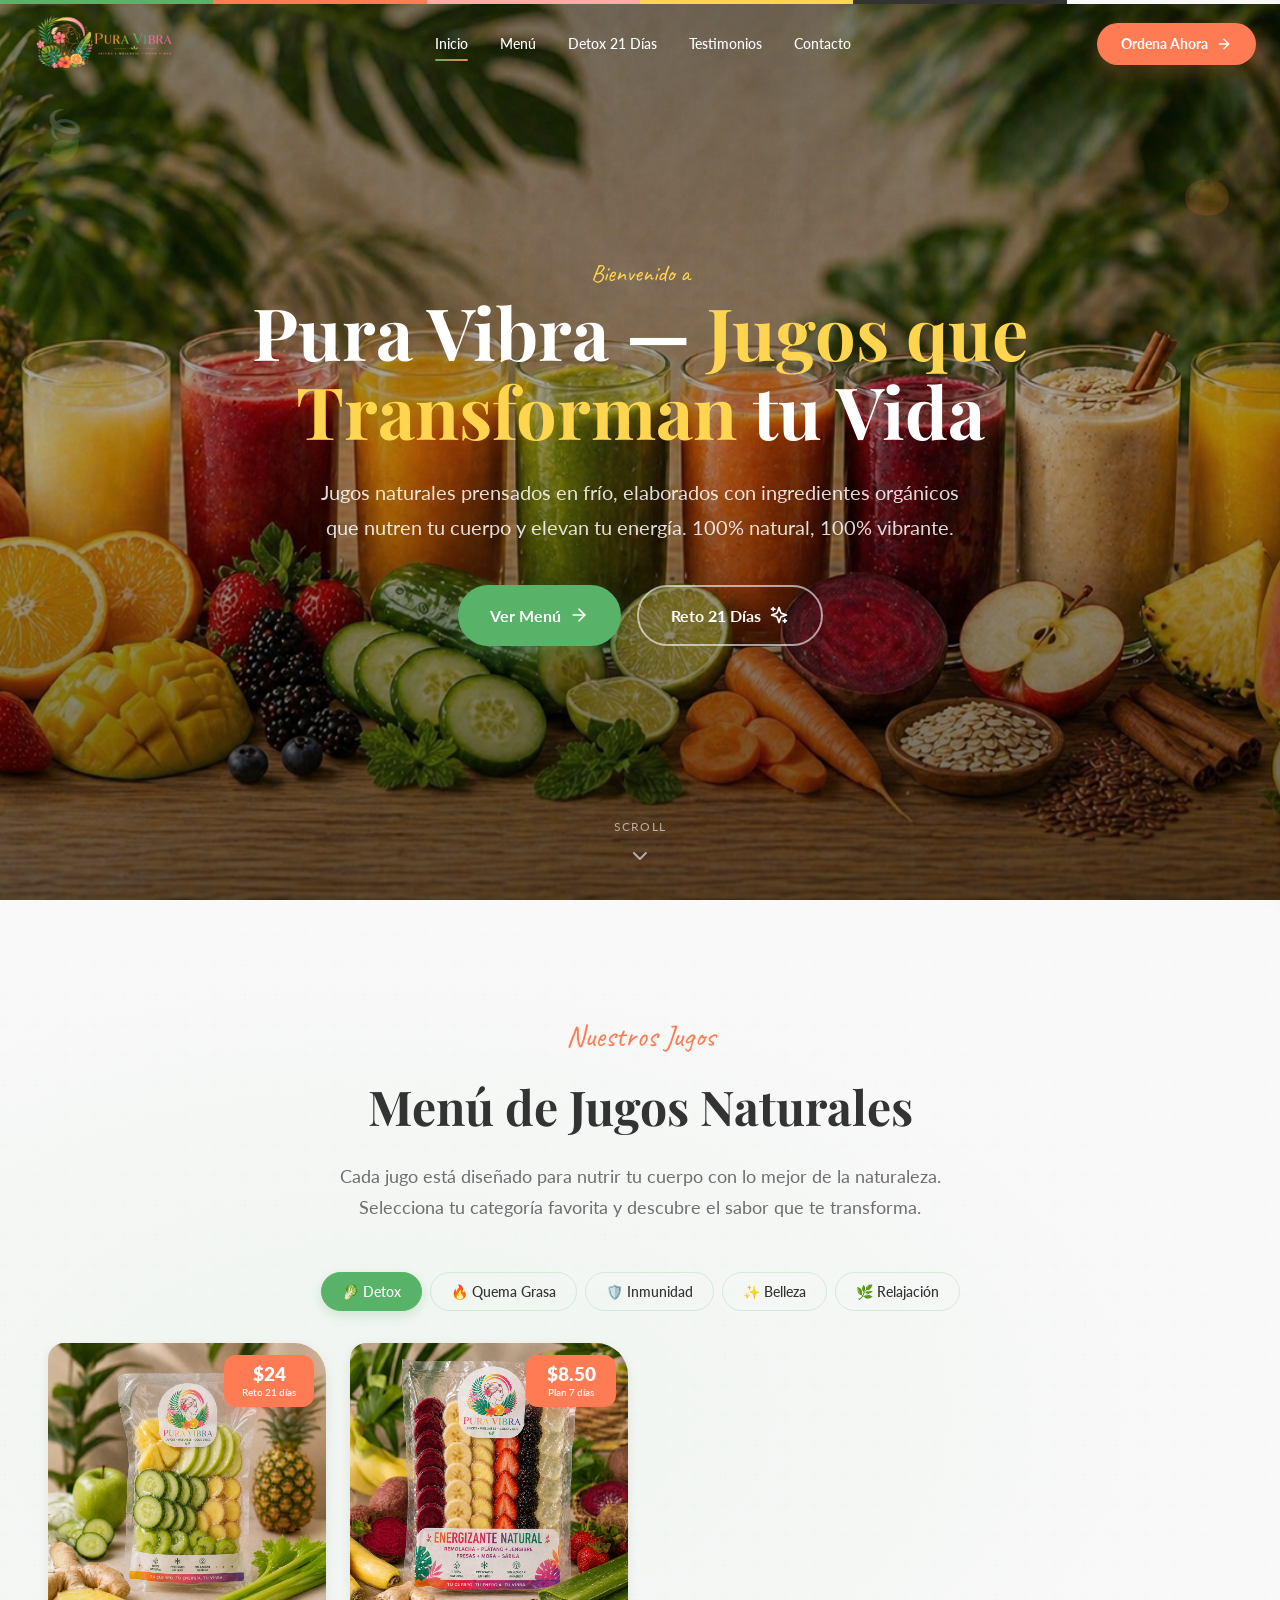
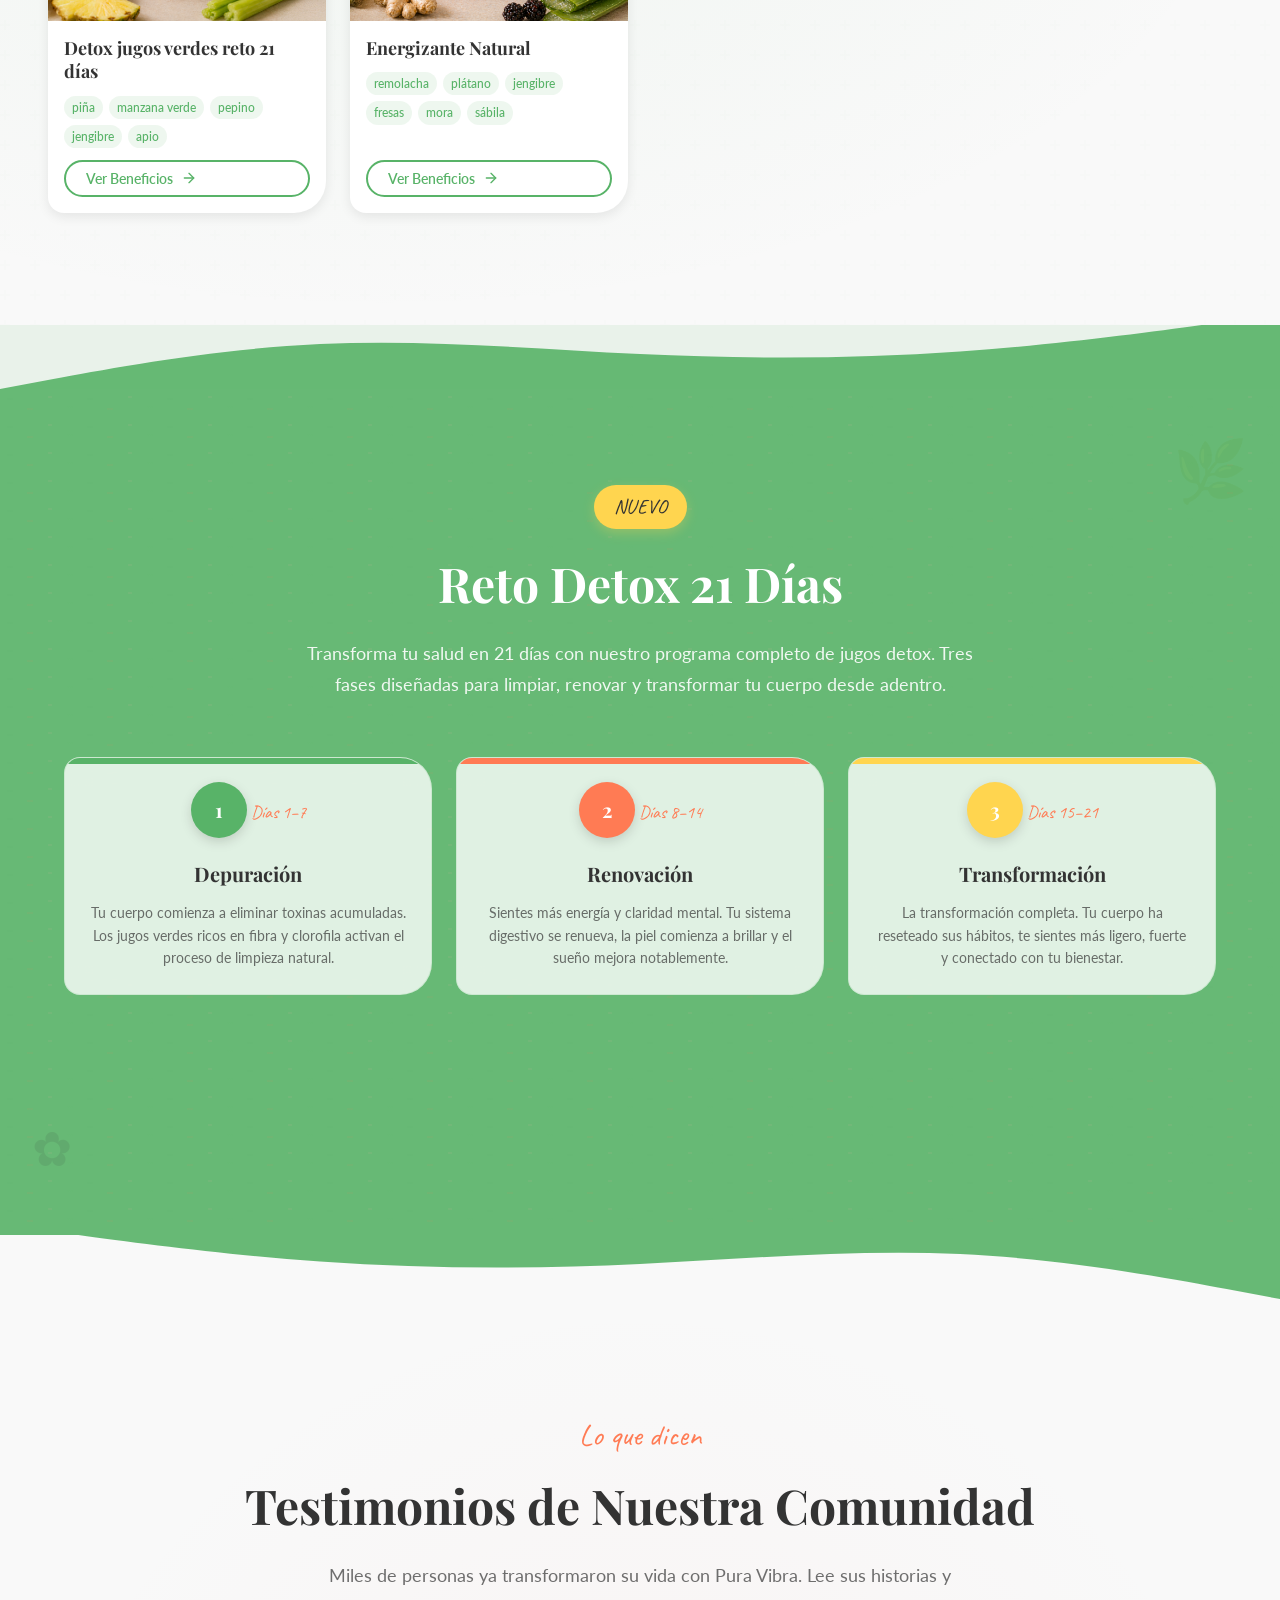
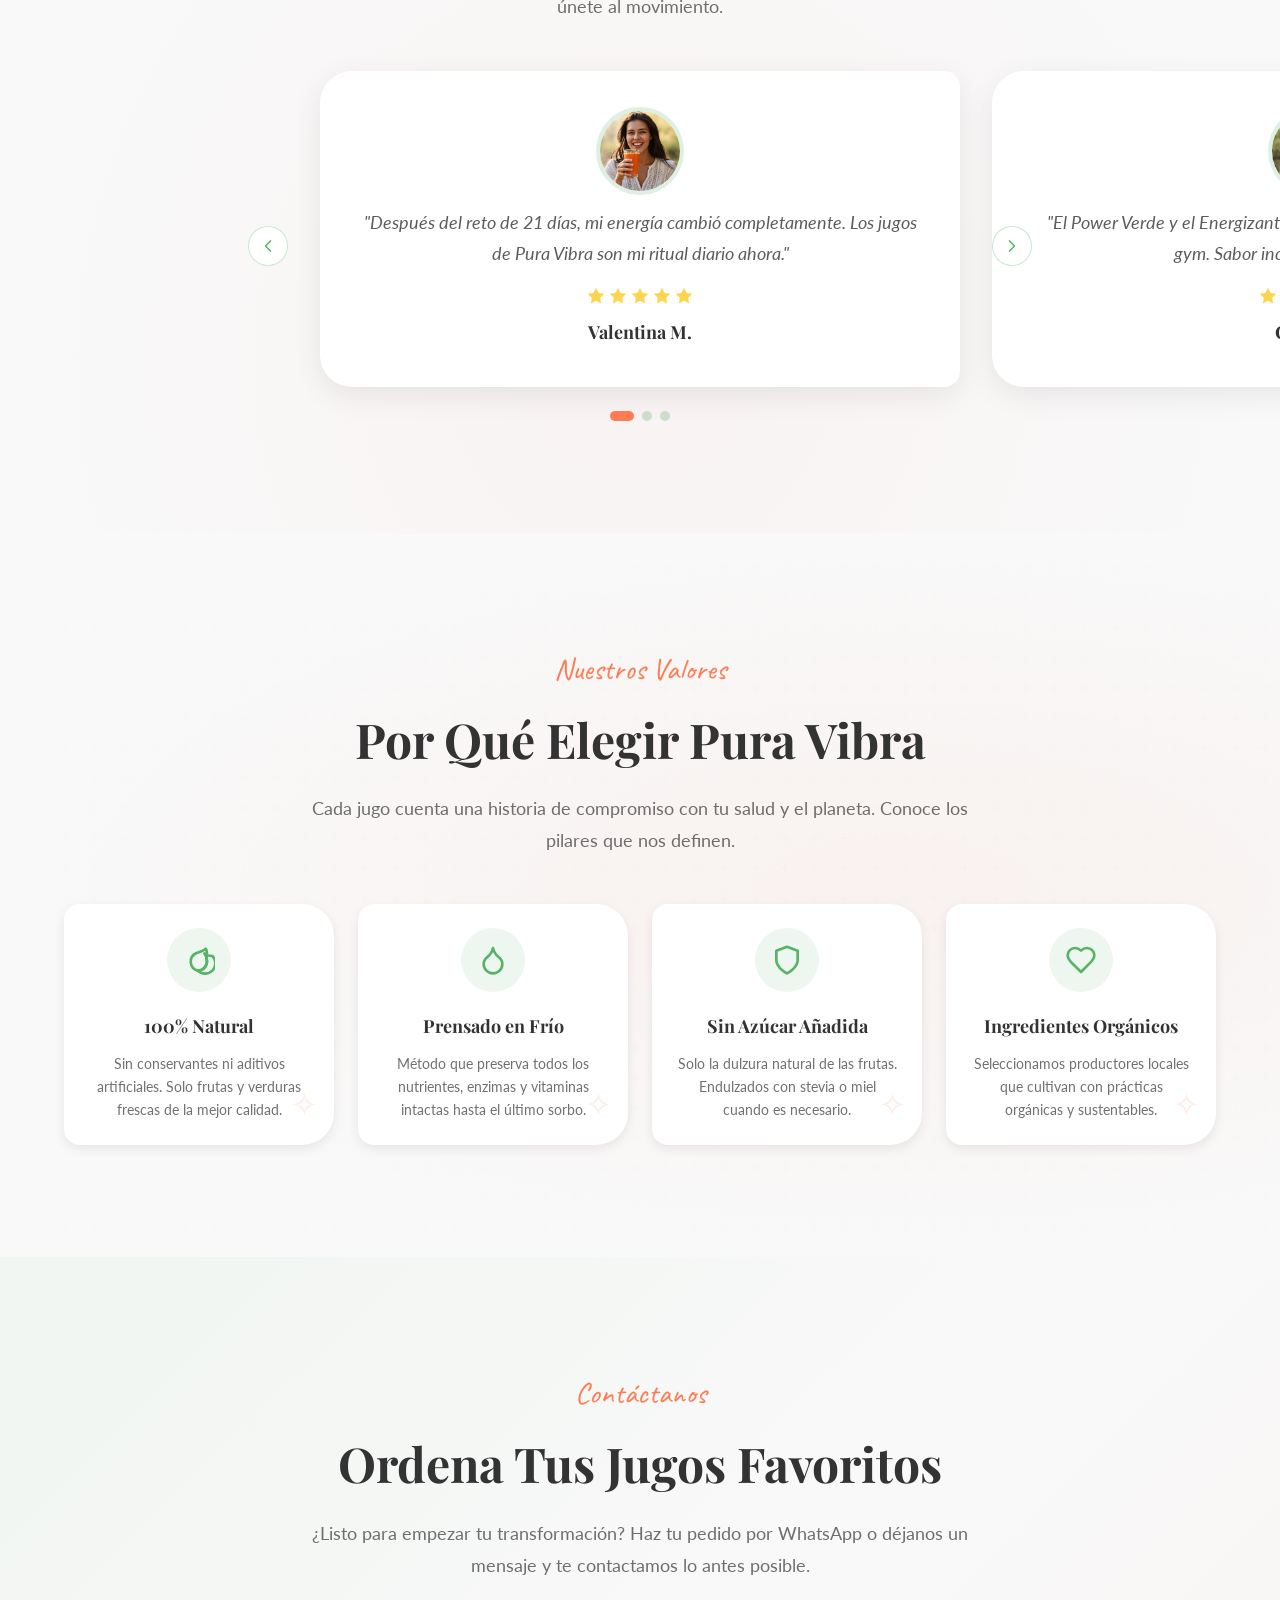
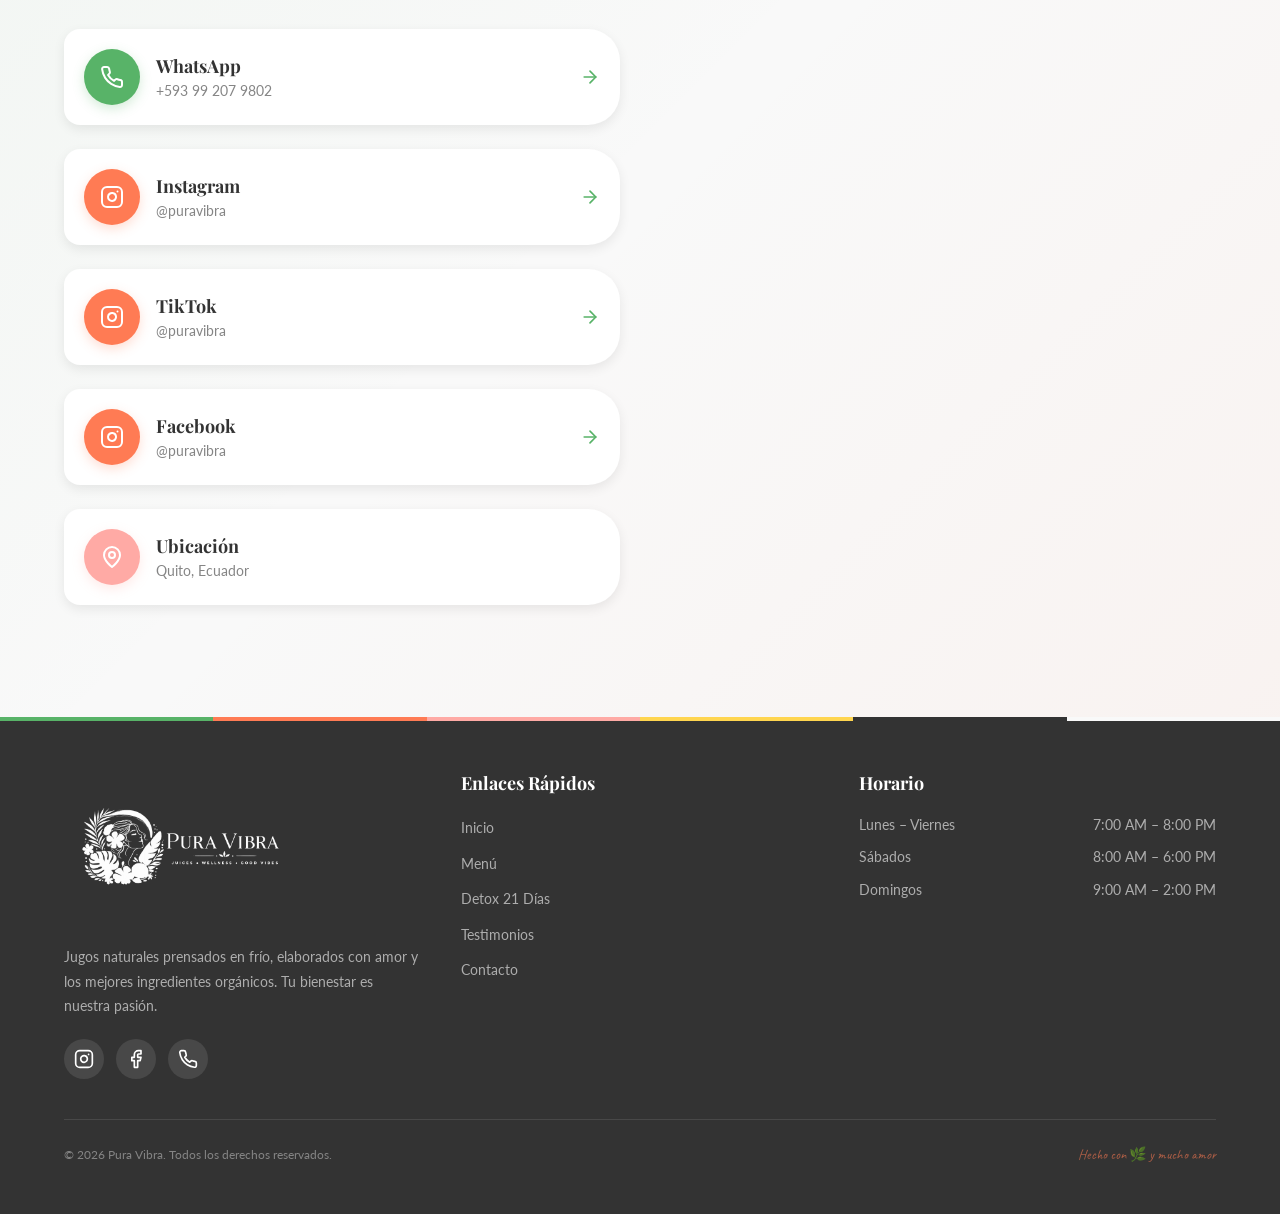
==== commit 1229aaad: "Change price of 'Chupa Panza' product Updated the price of the 'Chupa Panza' product from $15.00 to " ====
--- a/pura-vibra-web/index.html
+++ b/pura-vibra-web/index.html
@@ -222,7 +222,7 @@
             </div>
           </div>
 
-          <div class="product-card reveal-scale delay-3" data-product='{"name":"Chupa Panza","price":15.0,"image":"juice_digest.png","ingredients":["tomate de árbol","tuna"],"benefits":["Reduce la hinchazón abdominal","Mejora la digestión","Aporta fibra para el tránsito intestinal"]}'>
+          <div class="product-card reveal-scale delay-3" data-product='{"name":"Chupa Panza","price":18.0,"image":"juice_digest.png","ingredients":["tomate de árbol","tuna"],"benefits":["Reduce la hinchazón abdominal","Mejora la digestión","Aporta fibra para el tránsito intestinal"]}'>
             <div class="product-card-img">
               <img src="img/juice_digest.png" alt="Chupa Panza">
            <span class="product-price-badge"><strong>$18.00</strong>
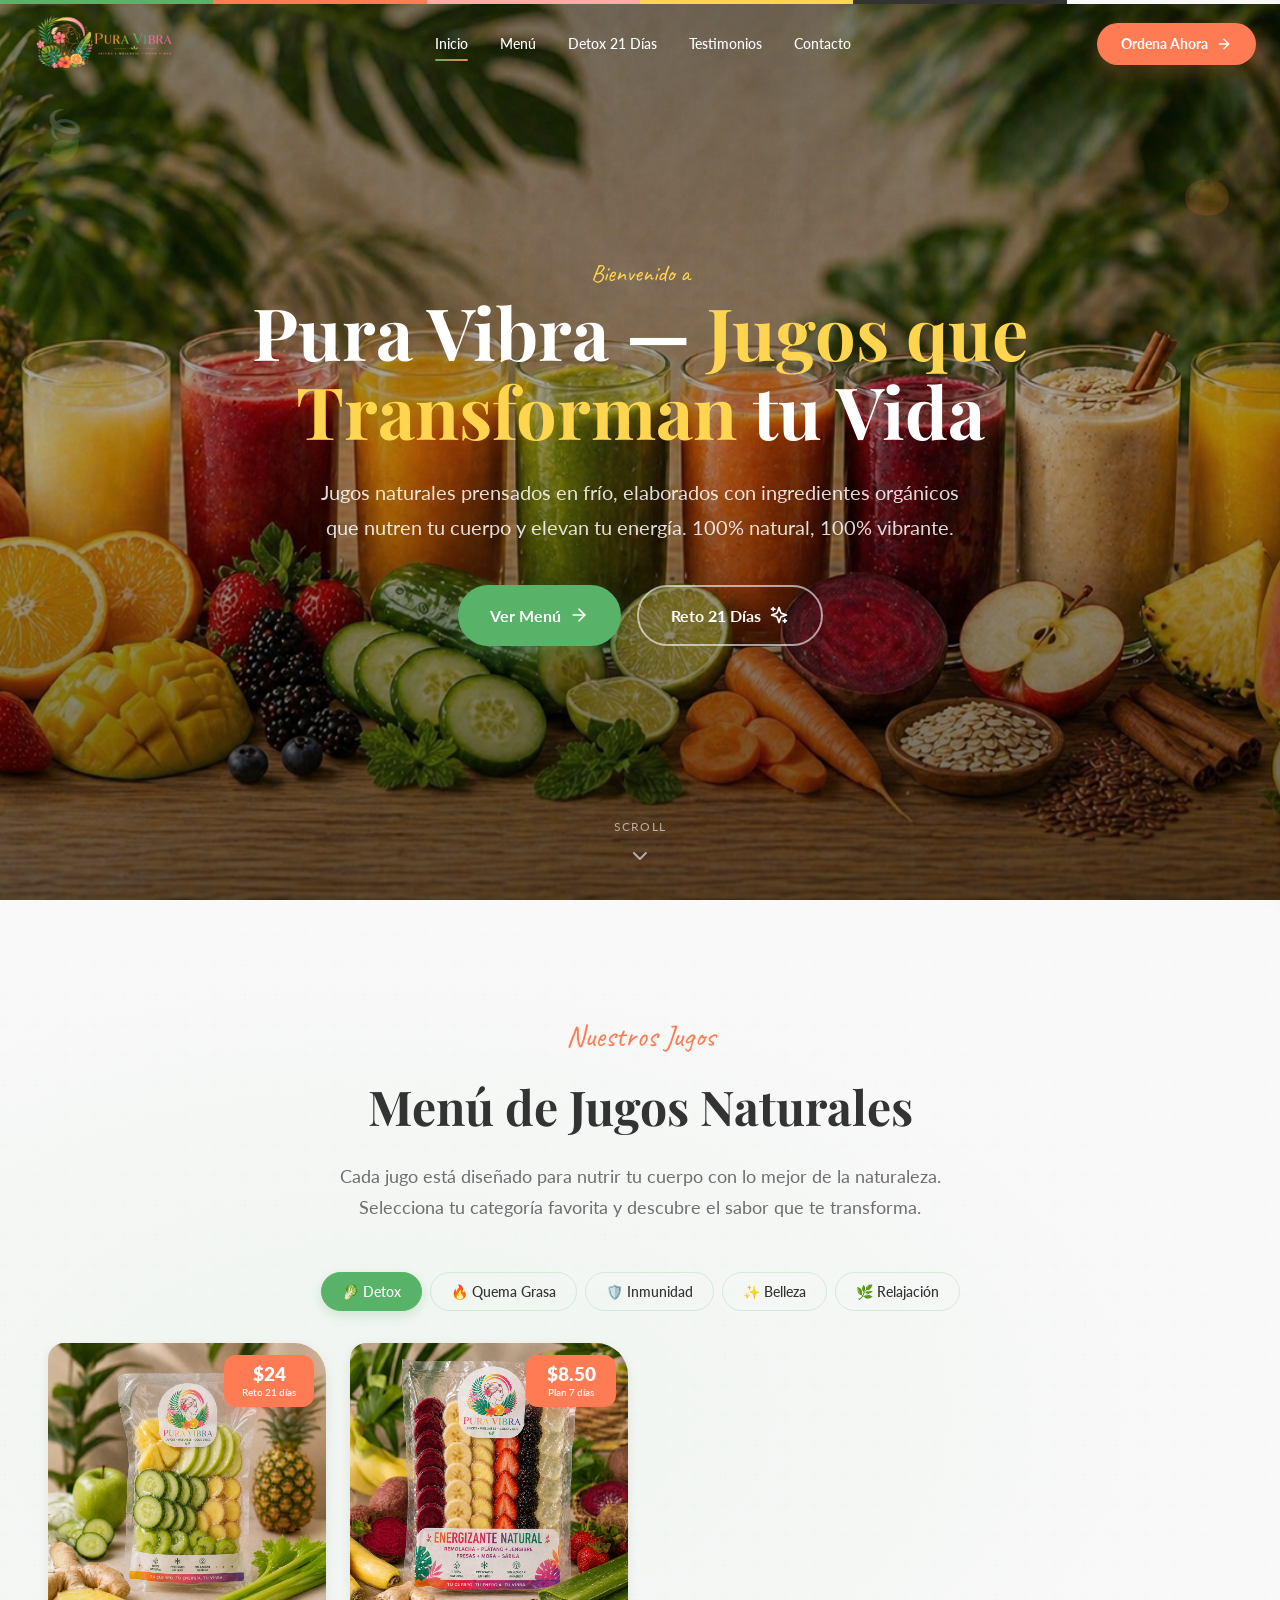
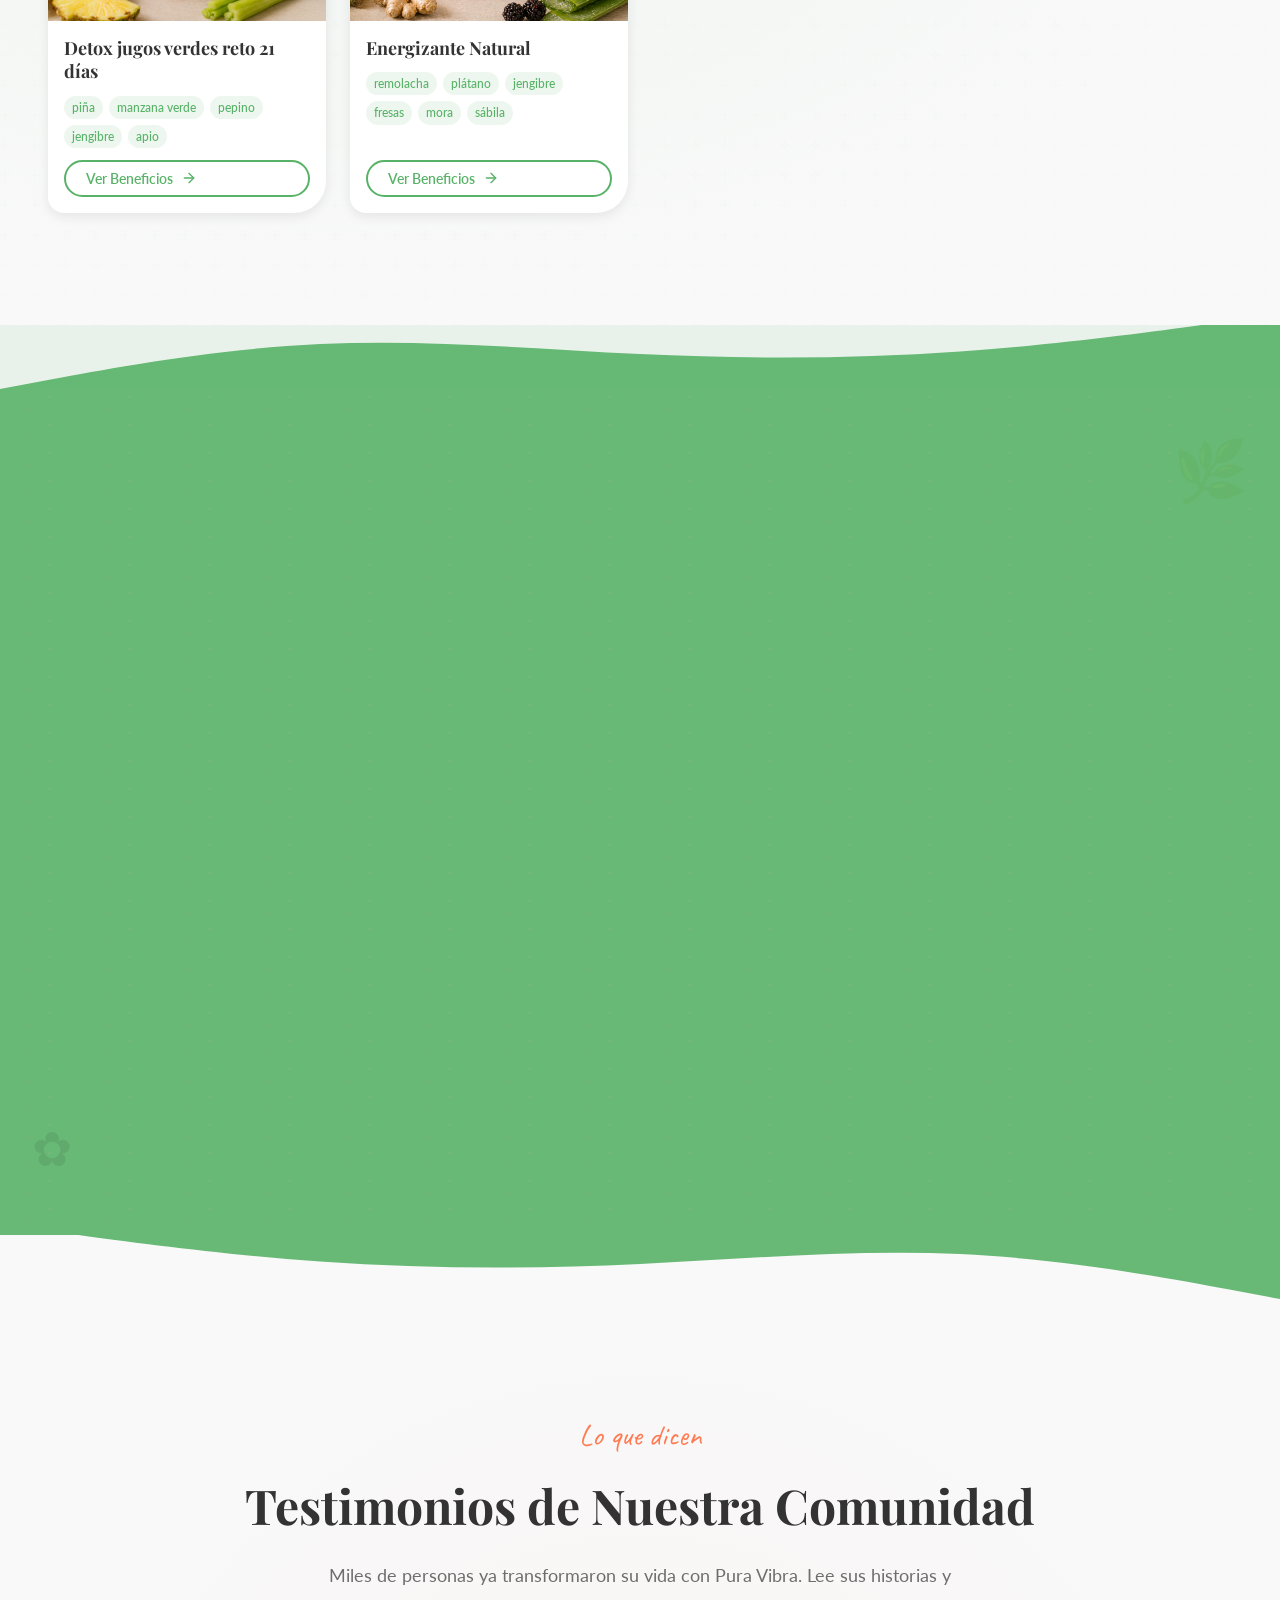
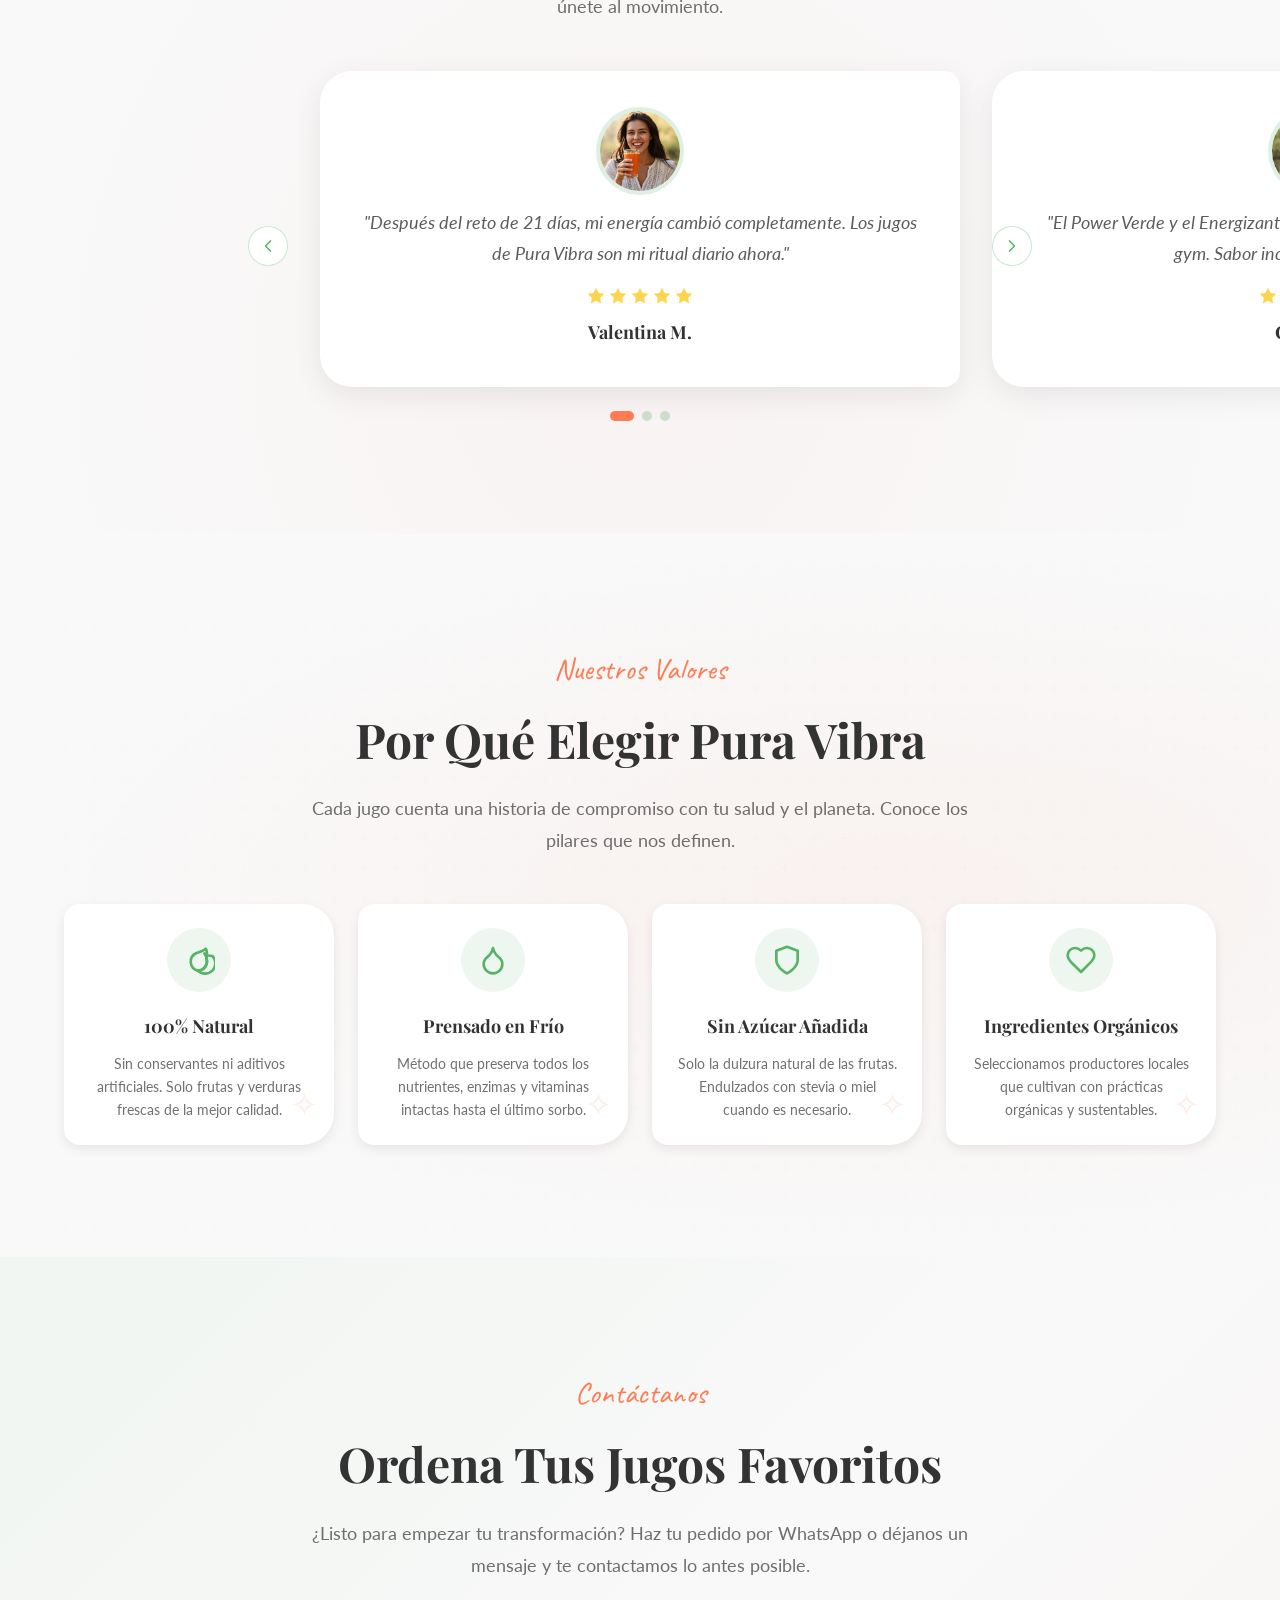
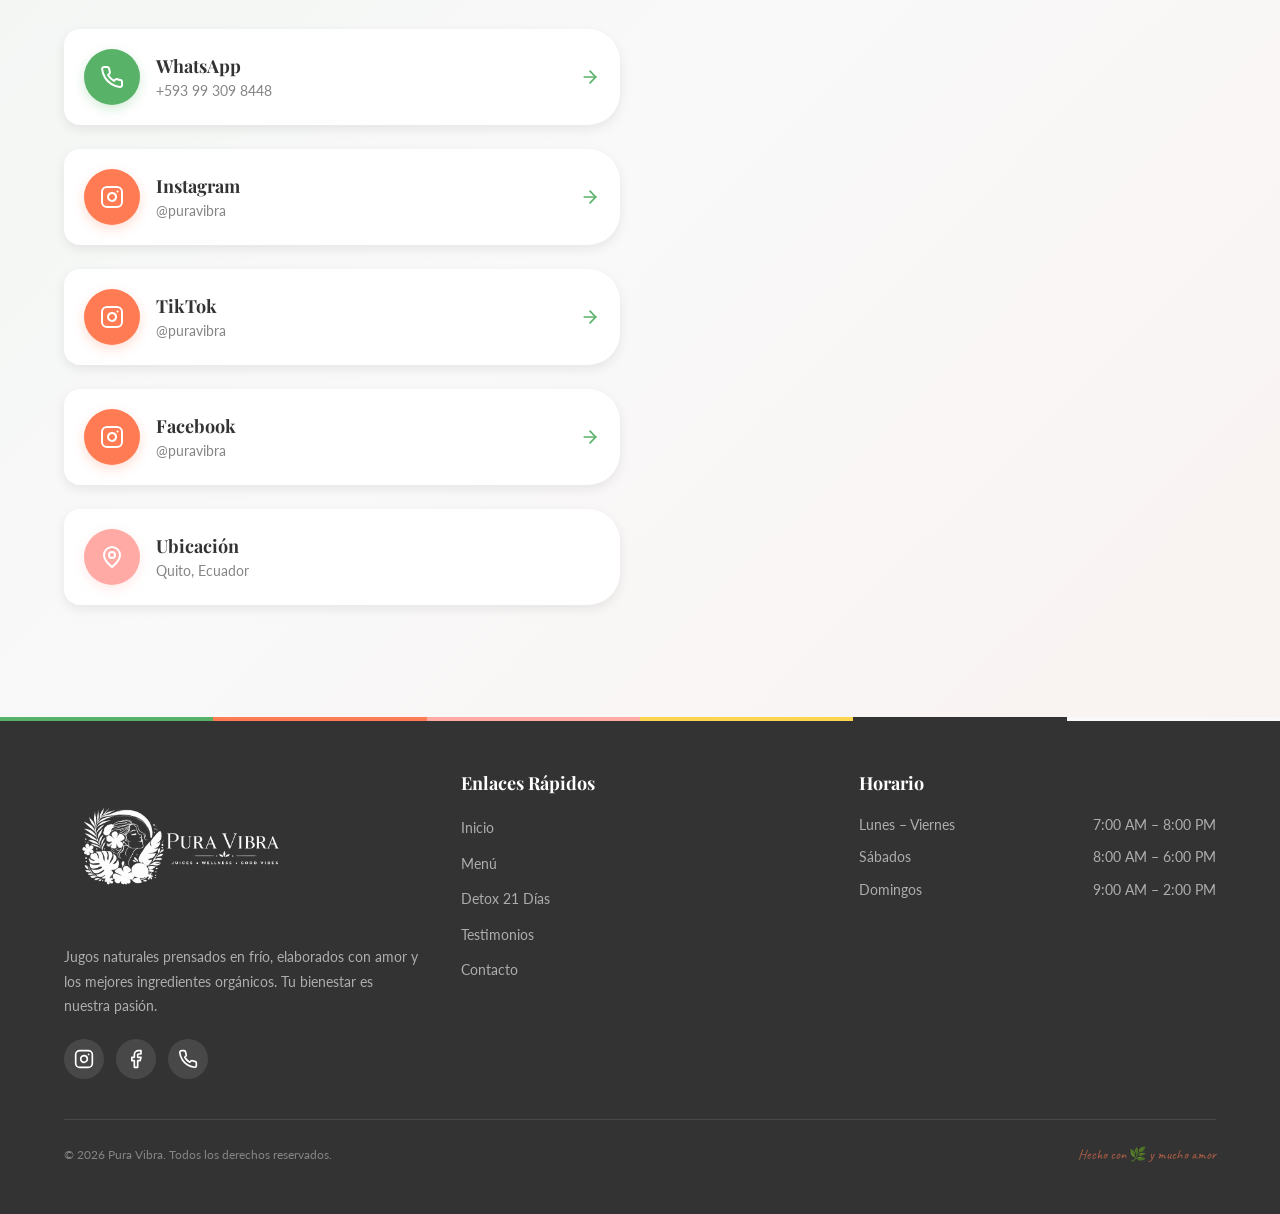
==== commit c5e78d0f: "Update index.html" ====
--- a/pura-vibra-web/index.html
+++ b/pura-vibra-web/index.html
@@ -35,7 +35,7 @@
       </div>
 
       <div class="navbar-cta">
-        <a href="https://api.whatsapp.com/send?phone=593992079802&text=Quiero%20conocer%20más%20sobre%20el%20reto%2021%20Días%20detox" target="_blank" rel="noopener noreferrer" class="btn-primary btn-naranja">
+        <a href="http://wa.link/veyzlq" target="_blank" rel="noopener noreferrer" class="btn-primary btn-naranja">
           Ordena Ahora
           <svg width="16" height="16" viewBox="0 0 24 24" fill="none" stroke="currentColor" stroke-width="2" stroke-linecap="round" stroke-linejoin="round"><line x1="5" y1="12" x2="19" y2="12"></line><polyline points="12 5 19 12 12 19"></polyline></svg>
         </a>
@@ -59,7 +59,7 @@
       <a href="#contacto">Contacto</a>
     </div>
     <div class="mobile-menu-cta">
-      <a href="https://api.whatsapp.com/send?phone=593992079802&text=Quiero%20conocer%20más%20sobre%20el%20reto%2021%20Días%20detox" target="_blank" rel="noopener noreferrer" class="btn-primary btn-naranja">Ordena Ahora</a>
+      <a href="http://wa.link/veyzlq" target="_blank" rel="noopener noreferrer" class="btn-primary btn-naranja">Ordena Ahora</a>
     </div>
   </div>
 
@@ -458,7 +458,7 @@
         </div>
 
         <div class="reveal" style="text-align:center;">
-          <a href="https://api.whatsapp.com/send?phone=593992079802&text=Quiero%20conocer%20más%20sobre%20el%20reto%2021%20Días%20detox" target="_blank" rel="noopener noreferrer" class="btn-primary btn-naranja btn-large">
+          <a href="http://wa.link/veyzlq" target="_blank" rel="noopener noreferrer" class="btn-primary btn-naranja btn-large">
             Inscríbete al Reto
             <svg width="20" height="20" viewBox="0 0 24 24" fill="none" stroke="currentColor" stroke-width="2" stroke-linecap="round" stroke-linejoin="round"><polyline points="9 18 15 12 9 6"></polyline></svg>
           </a>
@@ -615,13 +615,13 @@
         <!-- Contact Info -->
         <div class="reveal">
           <div class="contact-links">
-            <a href="https://api.whatsapp.com/send?phone=593992079802&text=Quiero%20conocer%20más%20sobre%20el%20reto%2021%20Días%20detox" target="_blank" rel="noopener noreferrer" class="contact-link">
+            <a href="http://wa.link/veyzlq" target="_blank" rel="noopener noreferrer" class="contact-link">
               <div class="contact-link-icon green">
                 <svg viewBox="0 0 24 24" fill="none" stroke="currentColor" stroke-width="2" stroke-linecap="round" stroke-linejoin="round"><path d="M22 16.92v3a2 2 0 0 1-2.18 2 19.79 19.79 0 0 1-8.63-3.07 19.5 19.5 0 0 1-6-6 19.79 19.79 0 0 1-3.07-8.67A2 2 0 0 1 4.11 2h3a2 2 0 0 1 2 1.72 12.84 12.84 0 0 0 .7 2.81 2 2 0 0 1-.45 2.11L8.09 9.91a16 16 0 0 0 6 6l1.27-1.27a2 2 0 0 1 2.11-.45 12.84 12.84 0 0 0 2.81.7A2 2 0 0 1 22 16.92z"></path></svg>
               </div>
               <div class="contact-link-text">
                 <h3>WhatsApp</h3>
-                <p>+593 99 207 9802</p>
+                <p>+593 99 309 8448</p>
               </div>
               <svg class="arrow-icon" width="20" height="20" viewBox="0 0 24 24" fill="none" stroke="currentColor" stroke-width="2" stroke-linecap="round" stroke-linejoin="round"><line x1="5" y1="12" x2="19" y2="12"></line><polyline points="12 5 19 12 12 19"></polyline></svg>
             </a>
@@ -715,7 +715,7 @@
             <a href="#" aria-label="Facebook">
               <svg viewBox="0 0 24 24" fill="none" stroke="currentColor" stroke-width="2" stroke-linecap="round" stroke-linejoin="round"><path d="M18 2h-3a5 5 0 0 0-5 5v3H7v4h3v8h4v-8h3l1-4h-4V7a1 1 0 0 1 1-1h3z"></path></svg>
             </a>
-            <a href="https://api.whatsapp.com/send?phone=593992079802&text=Quiero%20conocer%20más%20sobre%20el%20reto%2021%20Días%20detox" target="_blank" rel="noopener noreferrer" class="whatsapp" aria-label="WhatsApp">
+            <a href="http://wa.link/veyzlq" target="_blank" rel="noopener noreferrer" class="whatsapp" aria-label="WhatsApp">
               <svg viewBox="0 0 24 24" fill="none" stroke="currentColor" stroke-width="2" stroke-linecap="round" stroke-linejoin="round"><path d="M22 16.92v3a2 2 0 0 1-2.18 2 19.79 19.79 0 0 1-8.63-3.07 19.5 19.5 0 0 1-6-6 19.79 19.79 0 0 1-3.07-8.67A2 2 0 0 1 4.11 2h3a2 2 0 0 1 2 1.72 12.84 12.84 0 0 0 .7 2.81 2 2 0 0 1-.45 2.11L8.09 9.91a16 16 0 0 0 6 6l1.27-1.27a2 2 0 0 1 2.11-.45 12.84 12.84 0 0 0 2.81.7A2 2 0 0 1 22 16.92z"></path></svg>
             </a>
           </div>
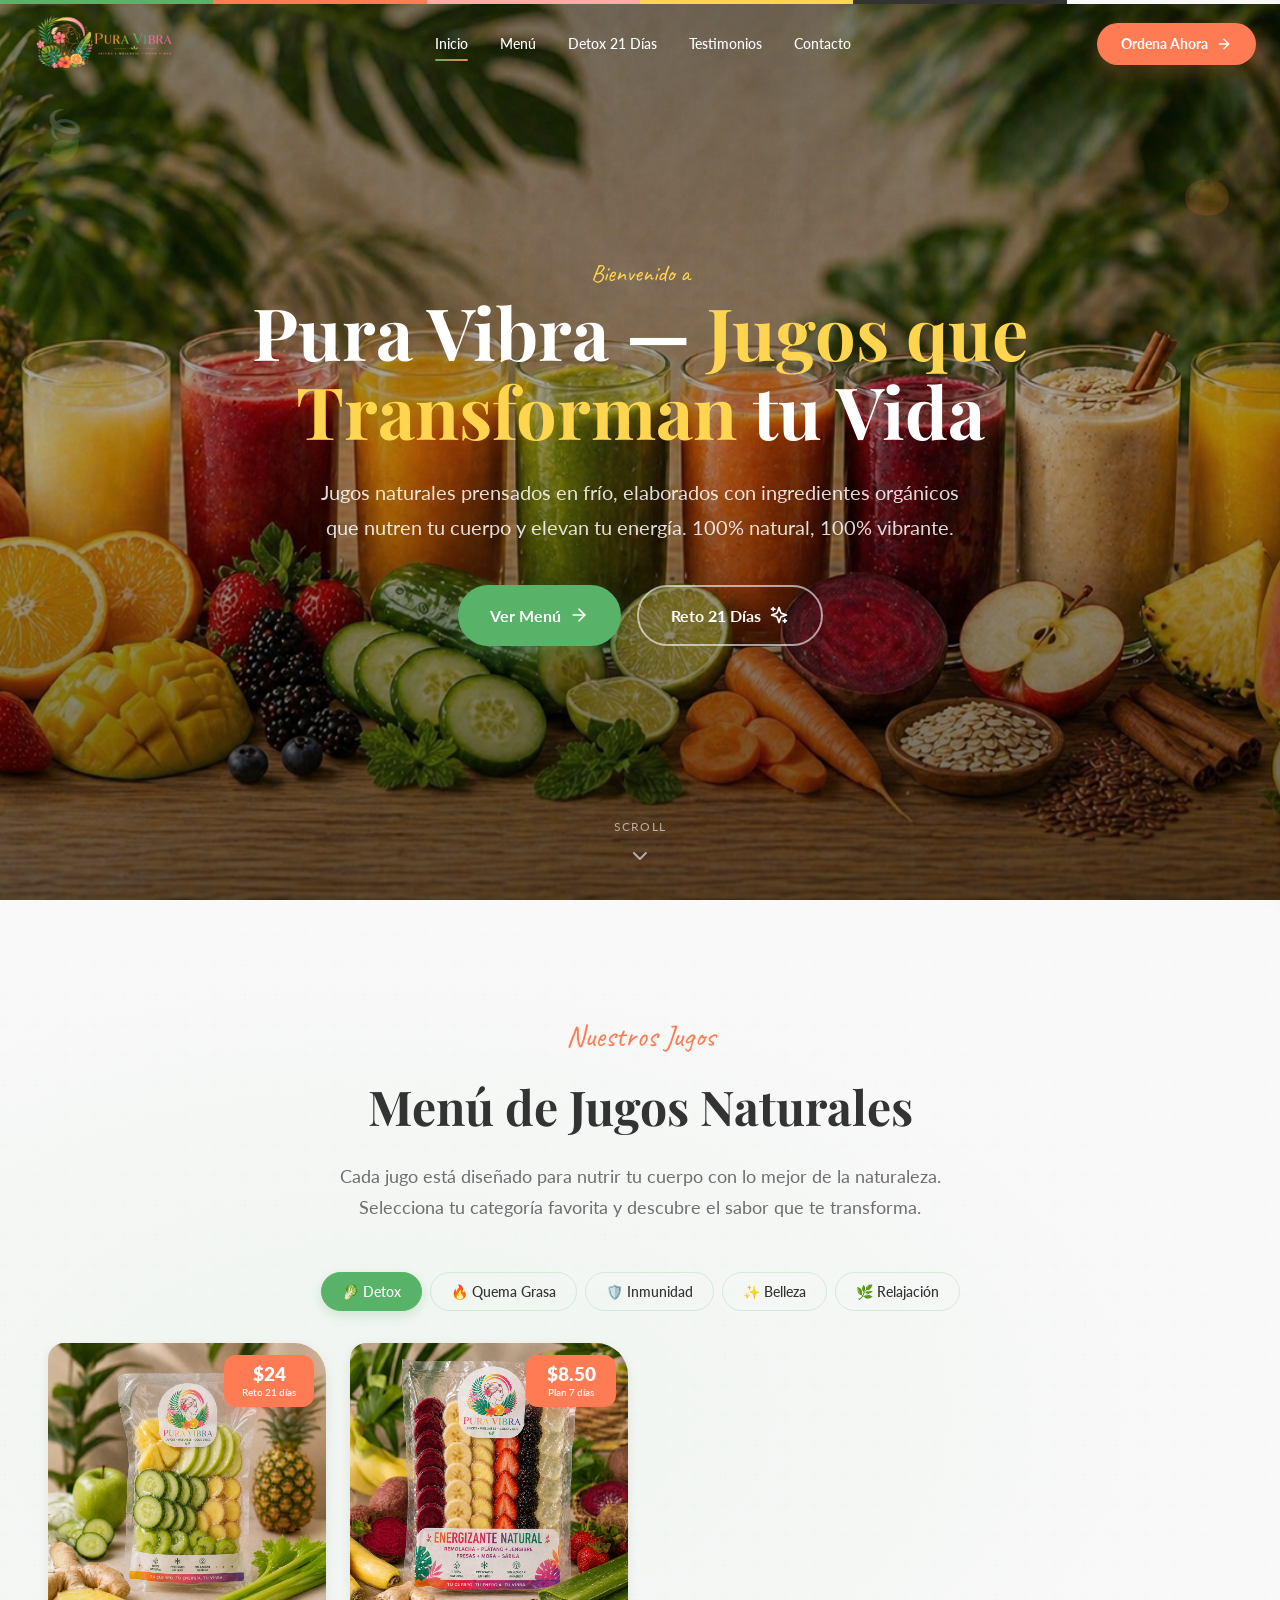
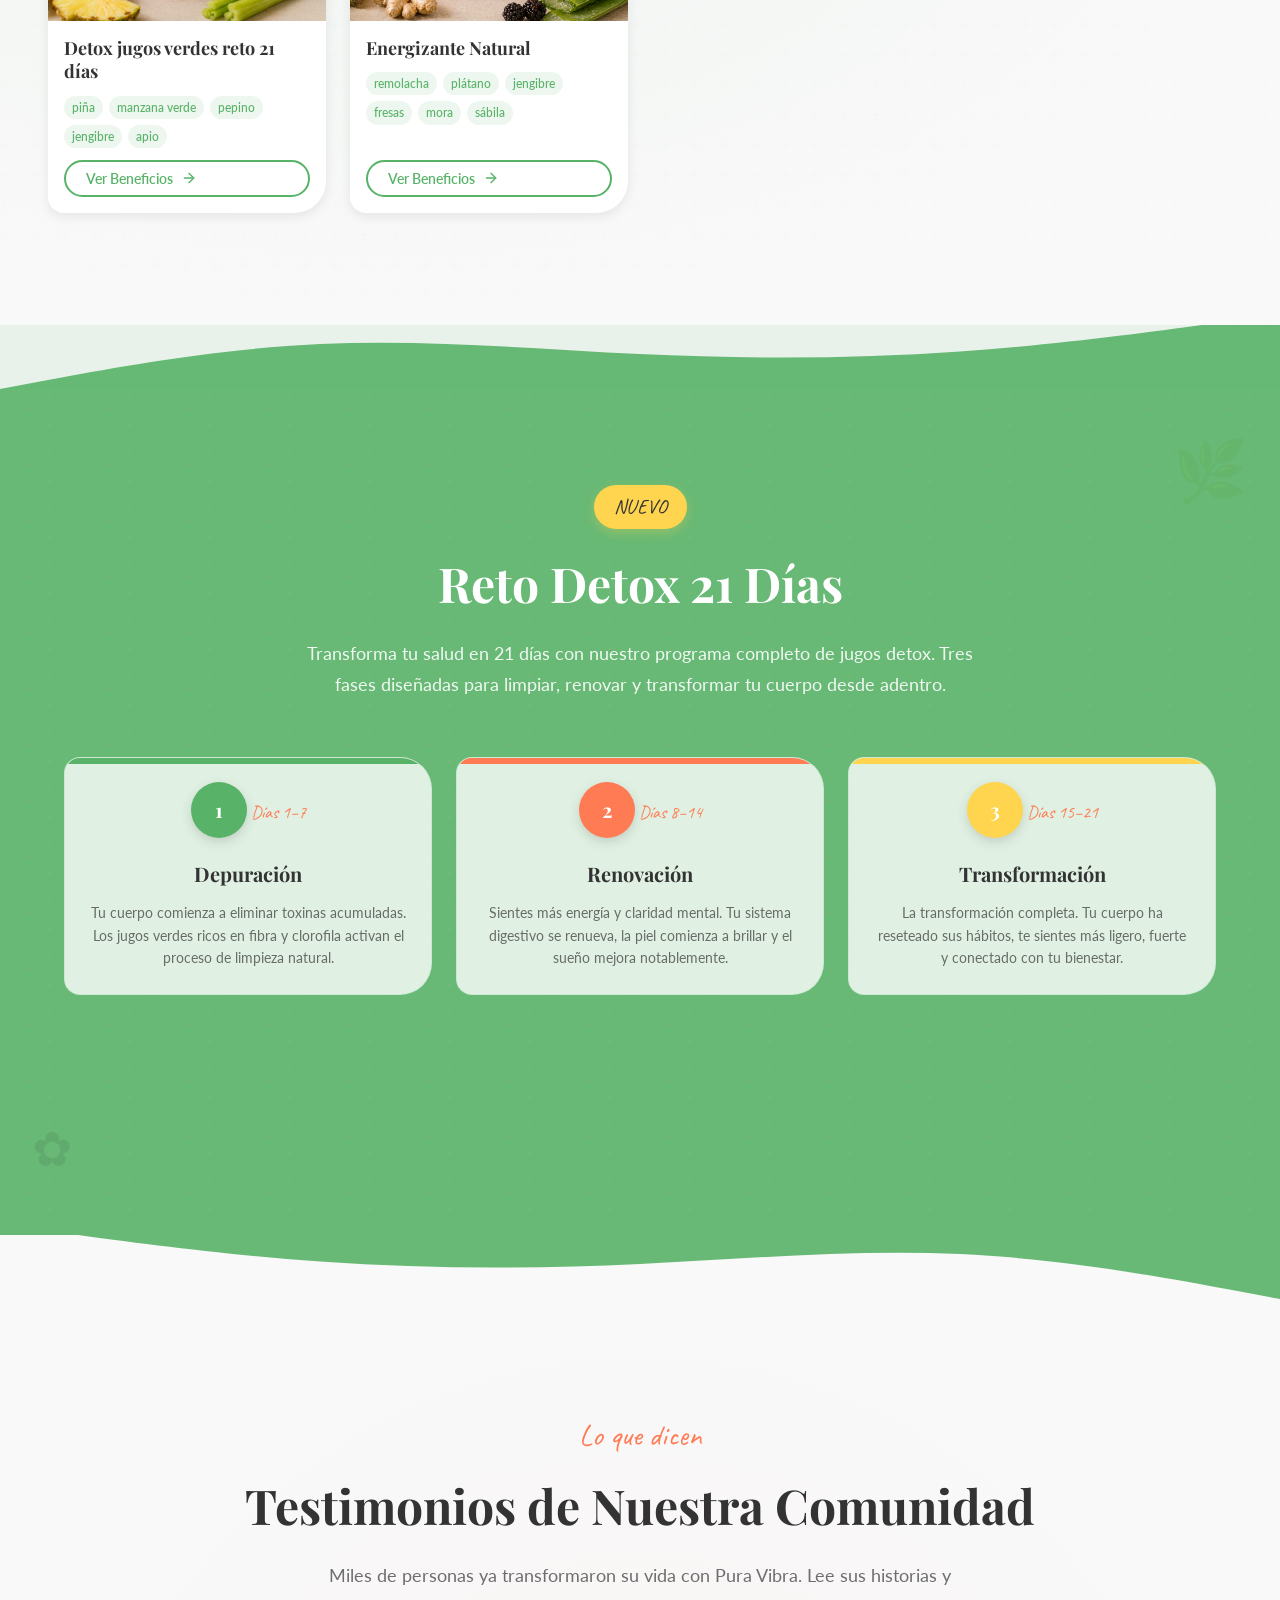
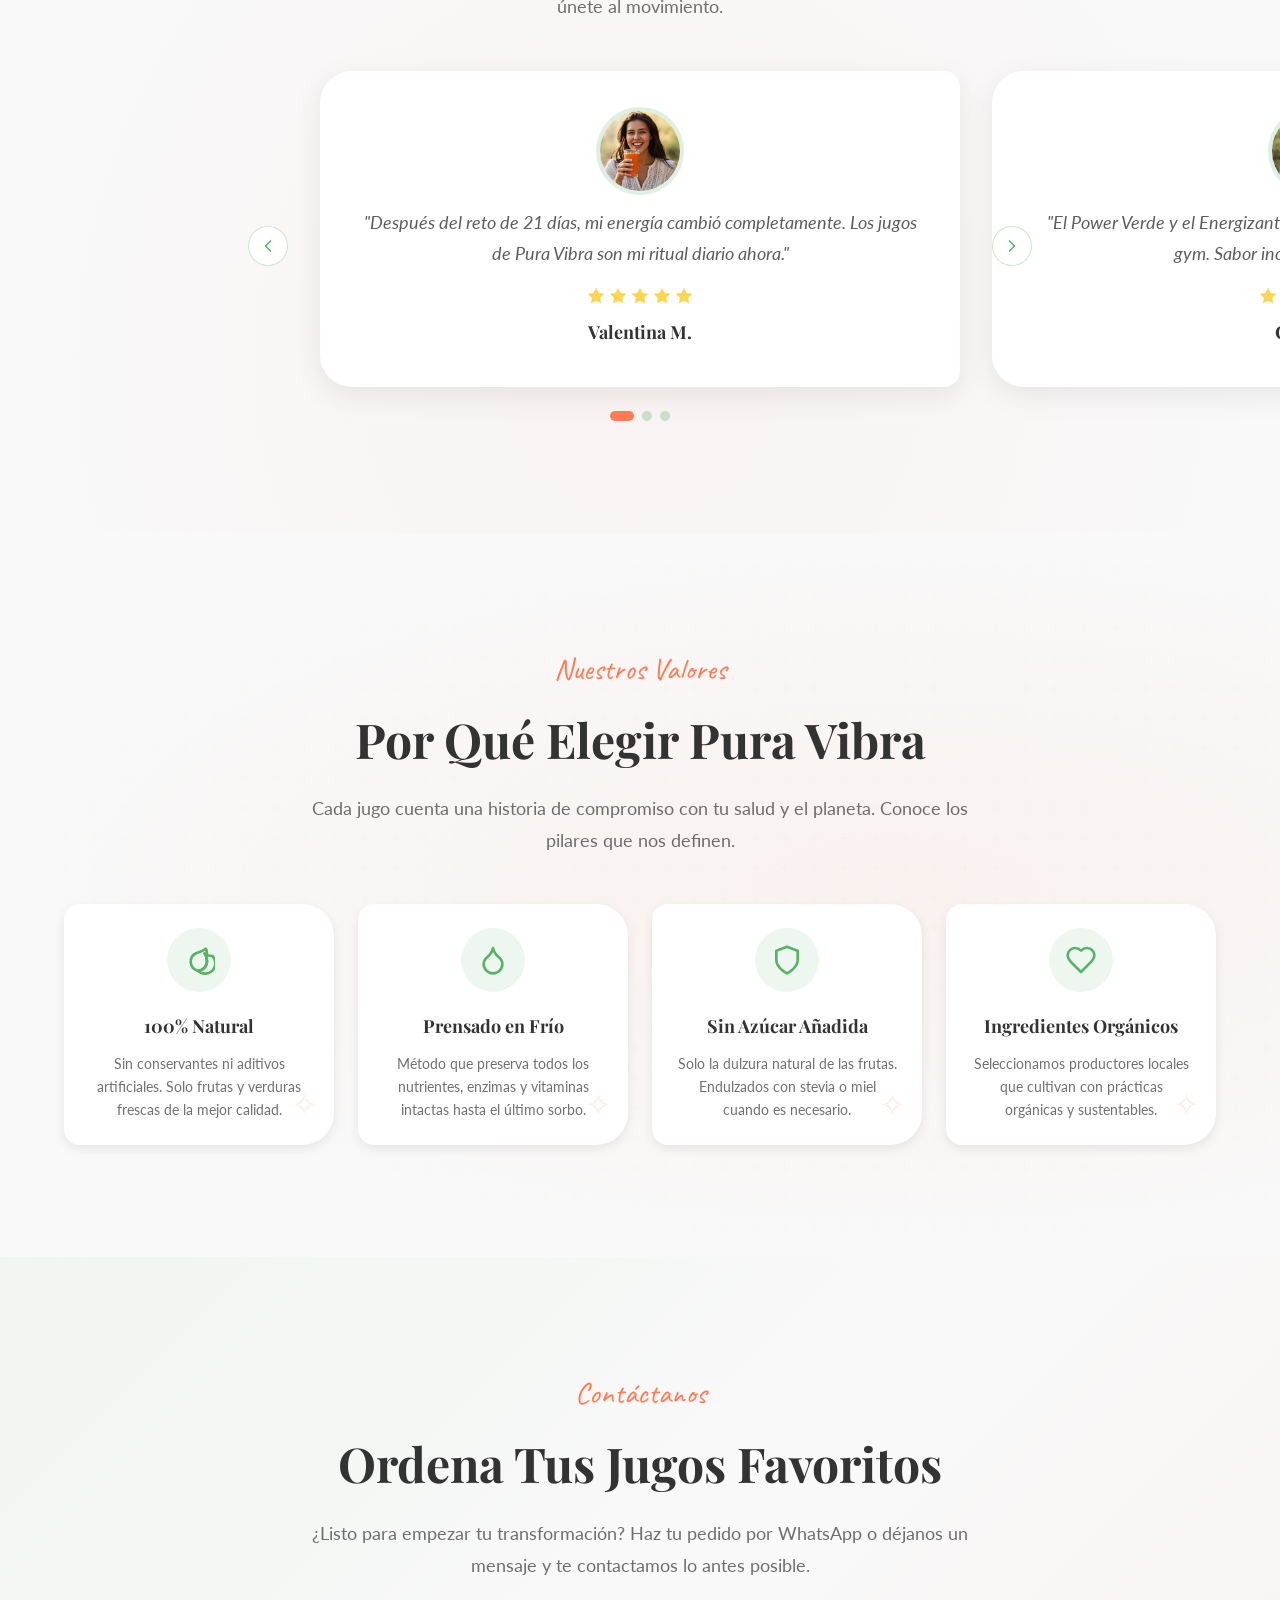
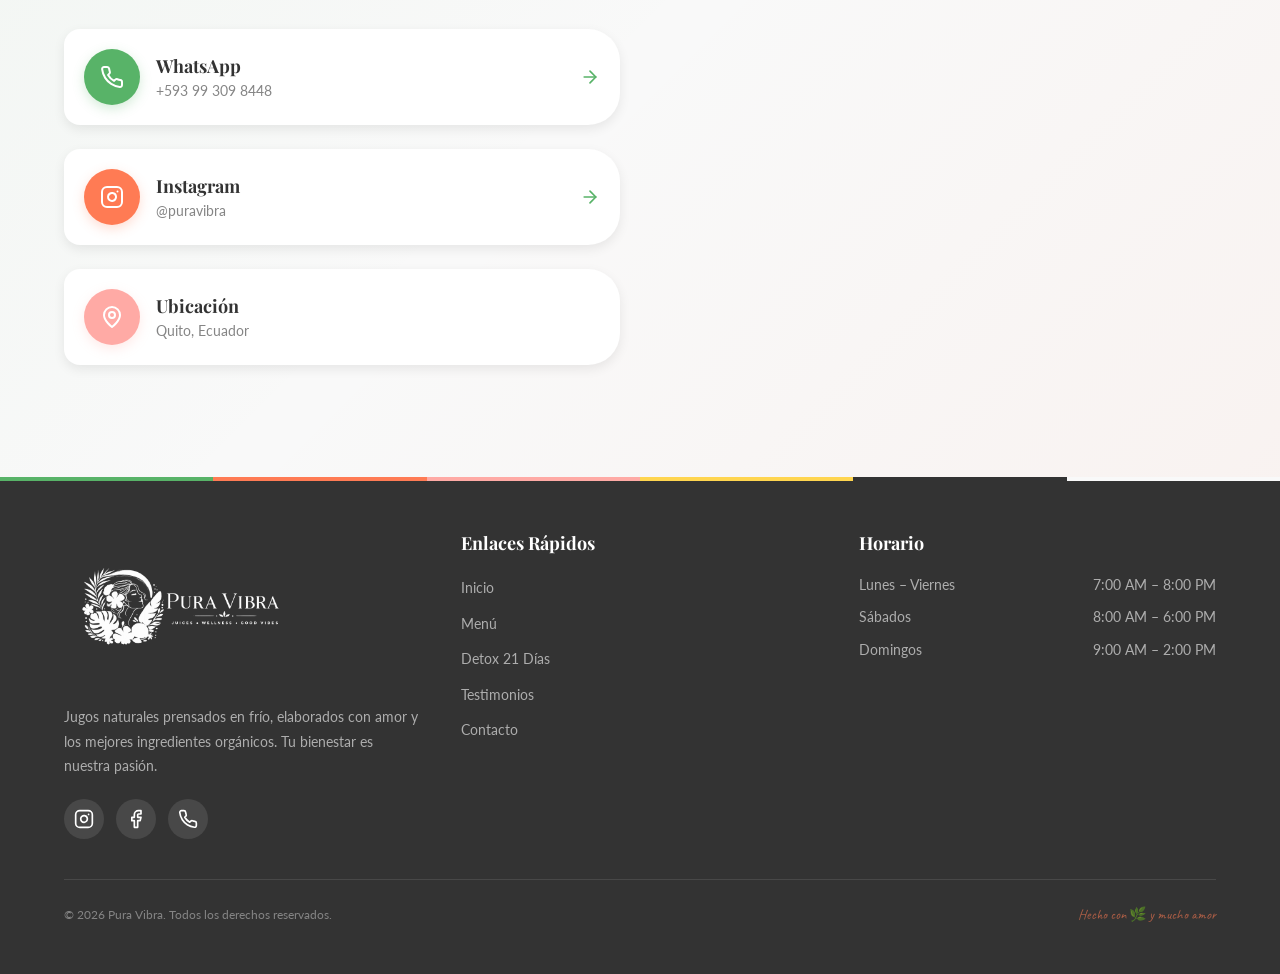
==== commit 991b8d18: "Update index.html" ====
--- a/pura-vibra-web/index.html
+++ b/pura-vibra-web/index.html
@@ -626,7 +626,7 @@
               <svg class="arrow-icon" width="20" height="20" viewBox="0 0 24 24" fill="none" stroke="currentColor" stroke-width="2" stroke-linecap="round" stroke-linejoin="round"><line x1="5" y1="12" x2="19" y2="12"></line><polyline points="12 5 19 12 12 19"></polyline></svg>
             </a>
 
-            <a href="https://instagram.com/puravibra" target="_blank" rel="noopener noreferrer" class="contact-link">
+            <a href="https://instagram.com/puravibraecuador" target="_blank" rel="noopener noreferrer" class="contact-link">
               <div class="contact-link-icon orange">
                 <svg viewBox="0 0 24 24" fill="none" stroke="currentColor" stroke-width="2" stroke-linecap="round" stroke-linejoin="round"><rect width="20" height="20" x="2" y="2" rx="5" ry="5"></rect><path d="M16 11.37A4 4 0 1 1 12.63 8 4 4 0 0 1 16 11.37z"></path><line x1="17.5" y1="6.5" x2="17.51" y2="6.5"></line></svg>
               </div>
@@ -636,7 +636,7 @@
               </div>
               <svg class="arrow-icon" width="20" height="20" viewBox="0 0 24 24" fill="none" stroke="currentColor" stroke-width="2" stroke-linecap="round" stroke-linejoin="round"><line x1="5" y1="12" x2="19" y2="12"></line><polyline points="12 5 19 12 12 19"></polyline></svg>
             </a>
-             <a href="https://tiktok.com/puravibra" target="_blank" rel="noopener noreferrer" class="contact-link">
+          <!--   <a href="https://tiktok.com/puravibra" target="_blank" rel="noopener noreferrer" class="contact-link">
               <div class="contact-link-icon orange">
                 <svg viewBox="0 0 24 24" fill="none" stroke="currentColor" stroke-width="2" stroke-linecap="round" stroke-linejoin="round"><rect width="20" height="20" x="2" y="2" rx="5" ry="5"></rect><path d="M16 11.37A4 4 0 1 1 12.63 8 4 4 0 0 1 16 11.37z"></path><line x1="17.5" y1="6.5" x2="17.51" y2="6.5"></line></svg>
               </div>
@@ -645,9 +645,9 @@
                 <p>@puravibra</p>
               </div>
               <svg class="arrow-icon" width="20" height="20" viewBox="0 0 24 24" fill="none" stroke="currentColor" stroke-width="2" stroke-linecap="round" stroke-linejoin="round"><line x1="5" y1="12" x2="19" y2="12"></line><polyline points="12 5 19 12 12 19"></polyline></svg>
-            </a>
-
-            <a href="https://Facebook.com/puravibra" target="_blank" rel="noopener noreferrer" class="contact-link">
+            </a>-->
+
+          <!--  <a href="https://Facebook.com/puravibra" target="_blank" rel="noopener noreferrer" class="contact-link">
               <div class="contact-link-icon orange">
                 <svg viewBox="0 0 24 24" fill="none" stroke="currentColor" stroke-width="2" stroke-linecap="round" stroke-linejoin="round"><rect width="20" height="20" x="2" y="2" rx="5" ry="5"></rect><path d="M16 11.37A4 4 0 1 1 12.63 8 4 4 0 0 1 16 11.37z"></path><line x1="17.5" y1="6.5" x2="17.51" y2="6.5"></line></svg>
               </div>
@@ -656,7 +656,7 @@
                 <p>@puravibra</p>
               </div>
               <svg class="arrow-icon" width="20" height="20" viewBox="0 0 24 24" fill="none" stroke="currentColor" stroke-width="2" stroke-linecap="round" stroke-linejoin="round"><line x1="5" y1="12" x2="19" y2="12"></line><polyline points="12 5 19 12 12 19"></polyline></svg>
-            </a>
+            </a>-->
 
             <div class="contact-link">
               <div class="contact-link-icon pink">
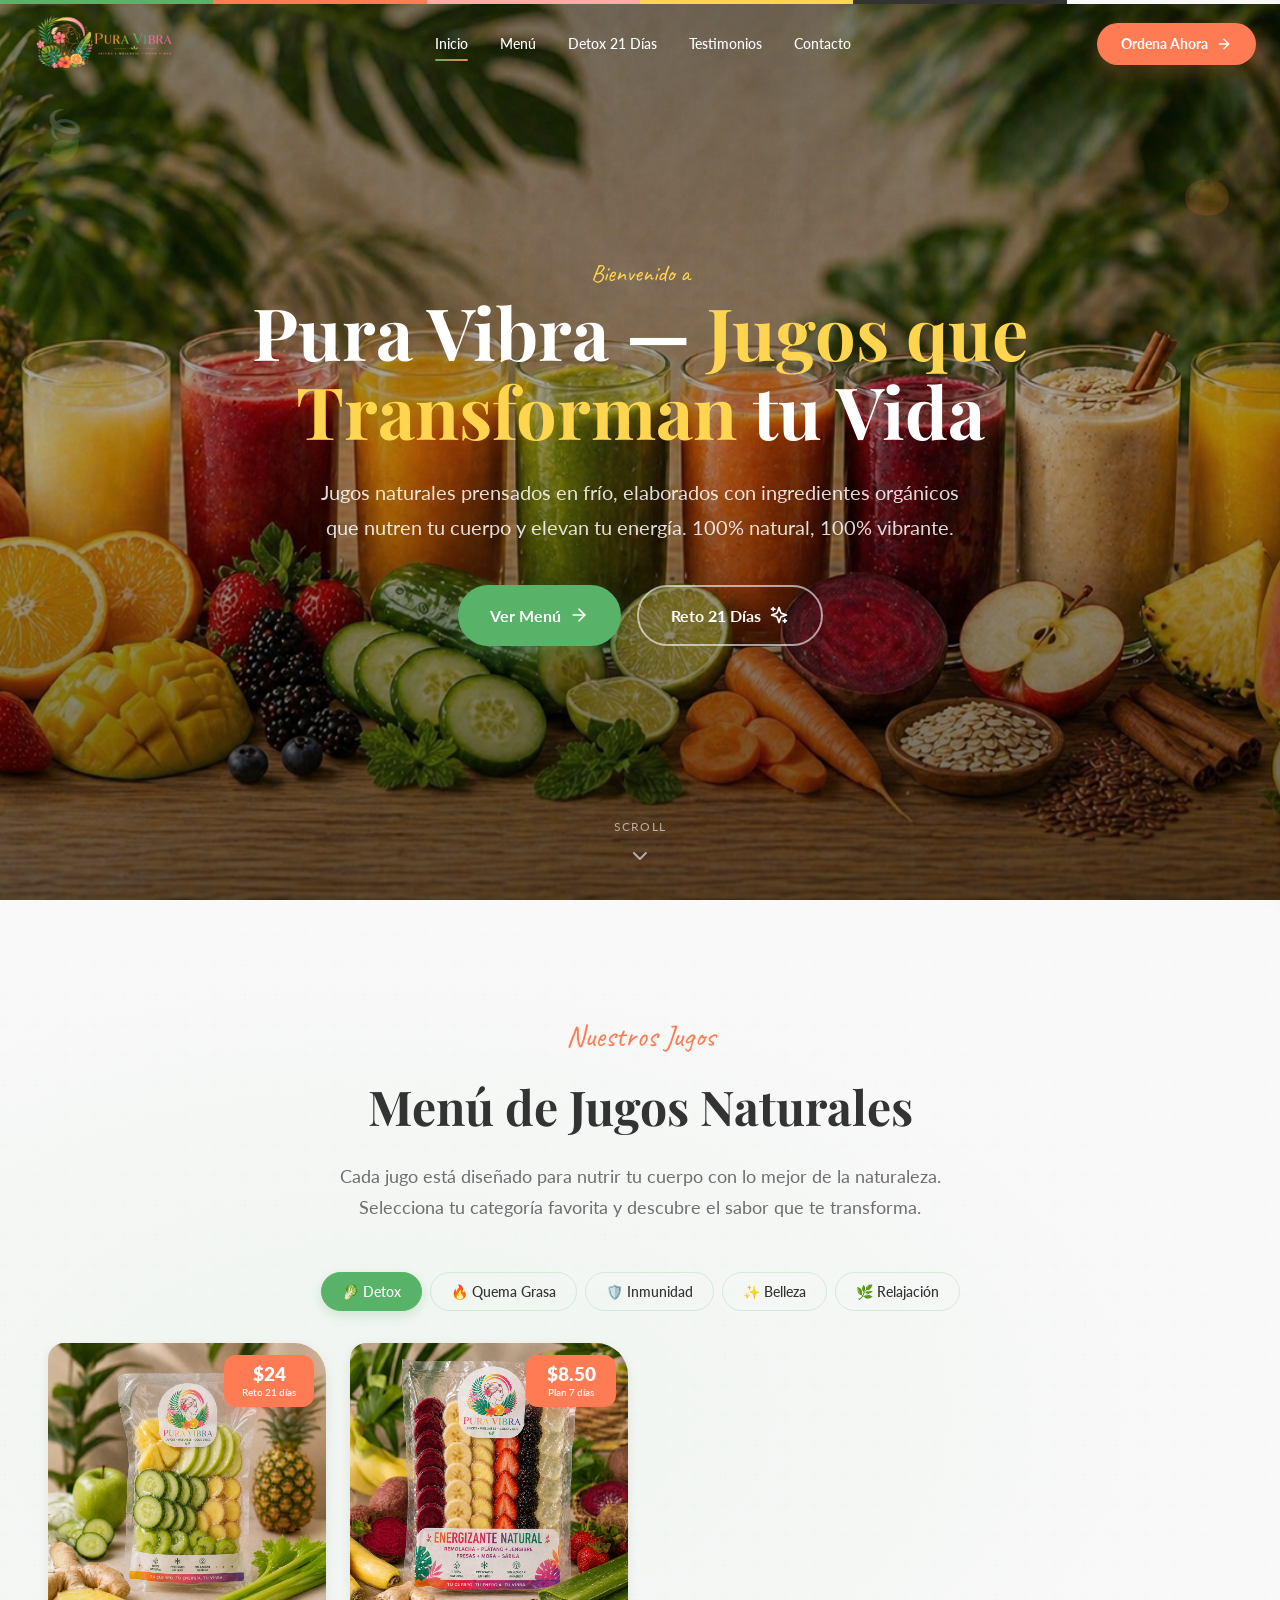
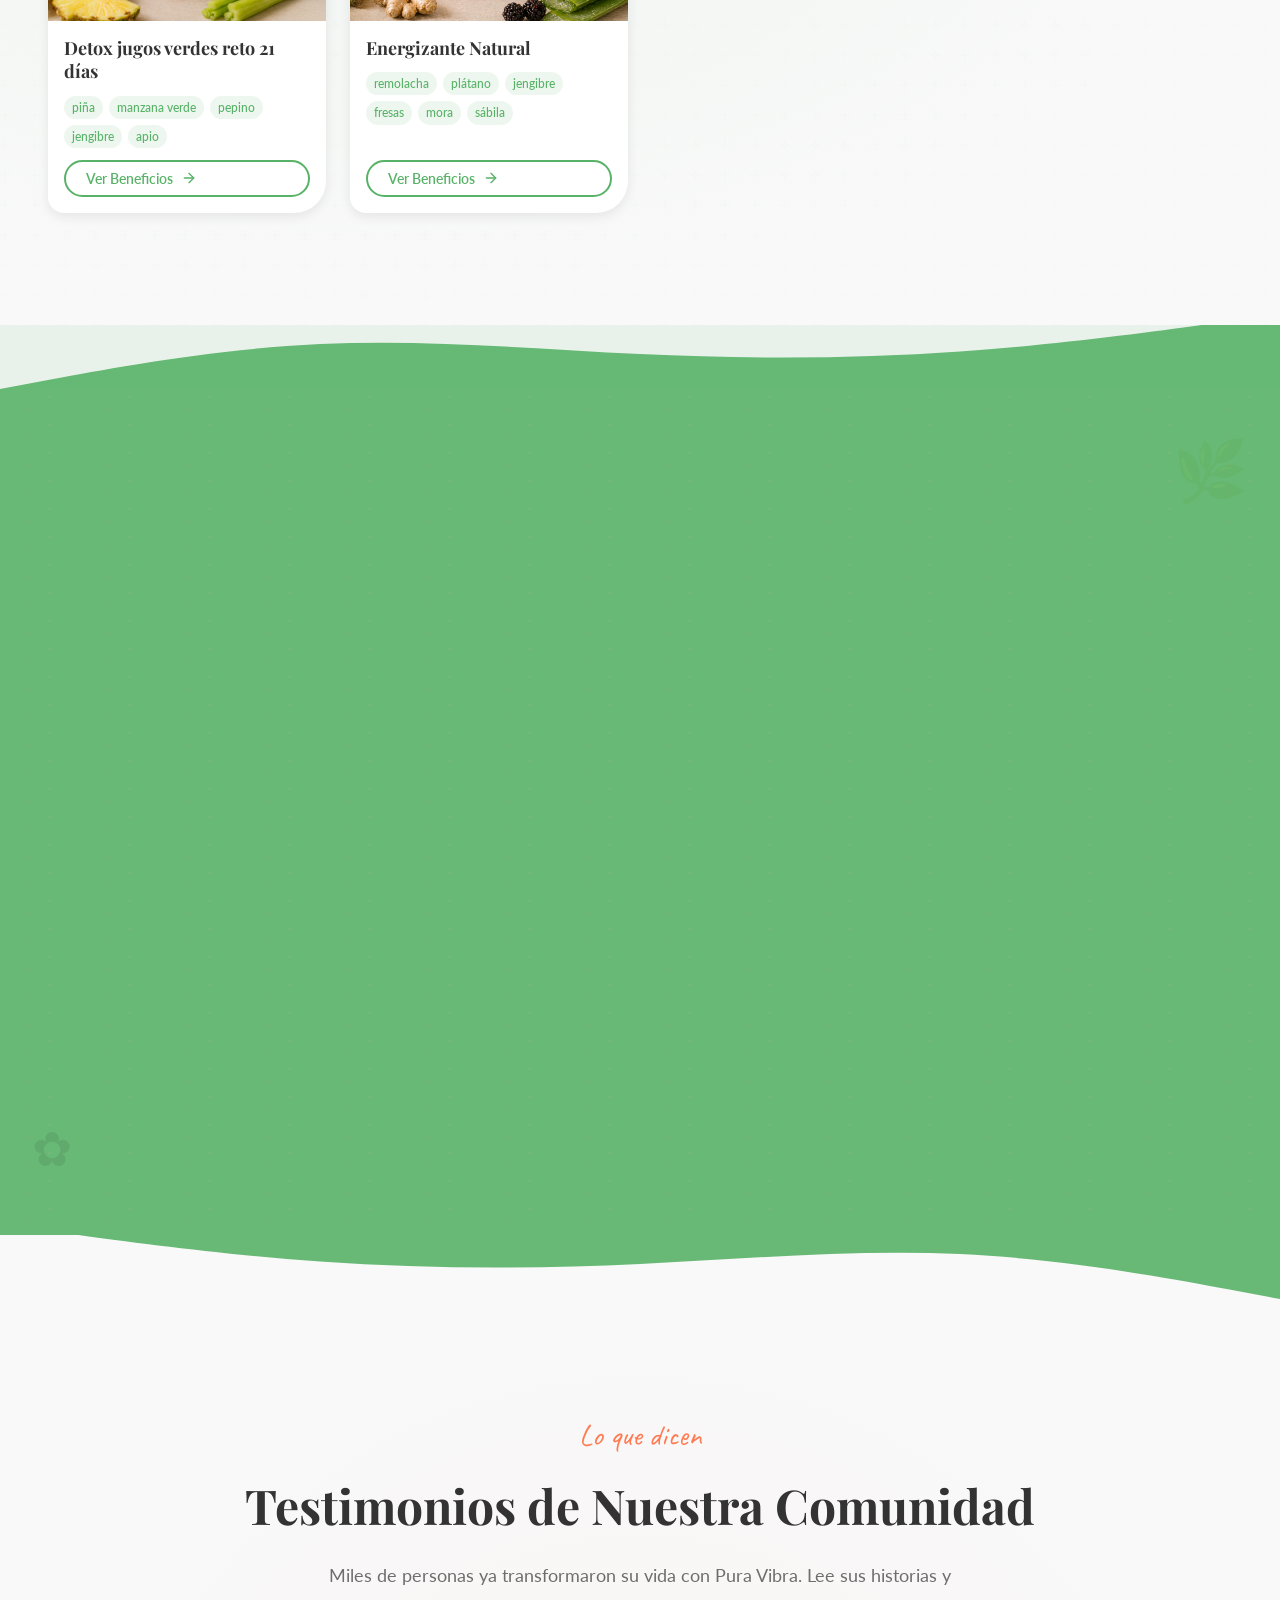
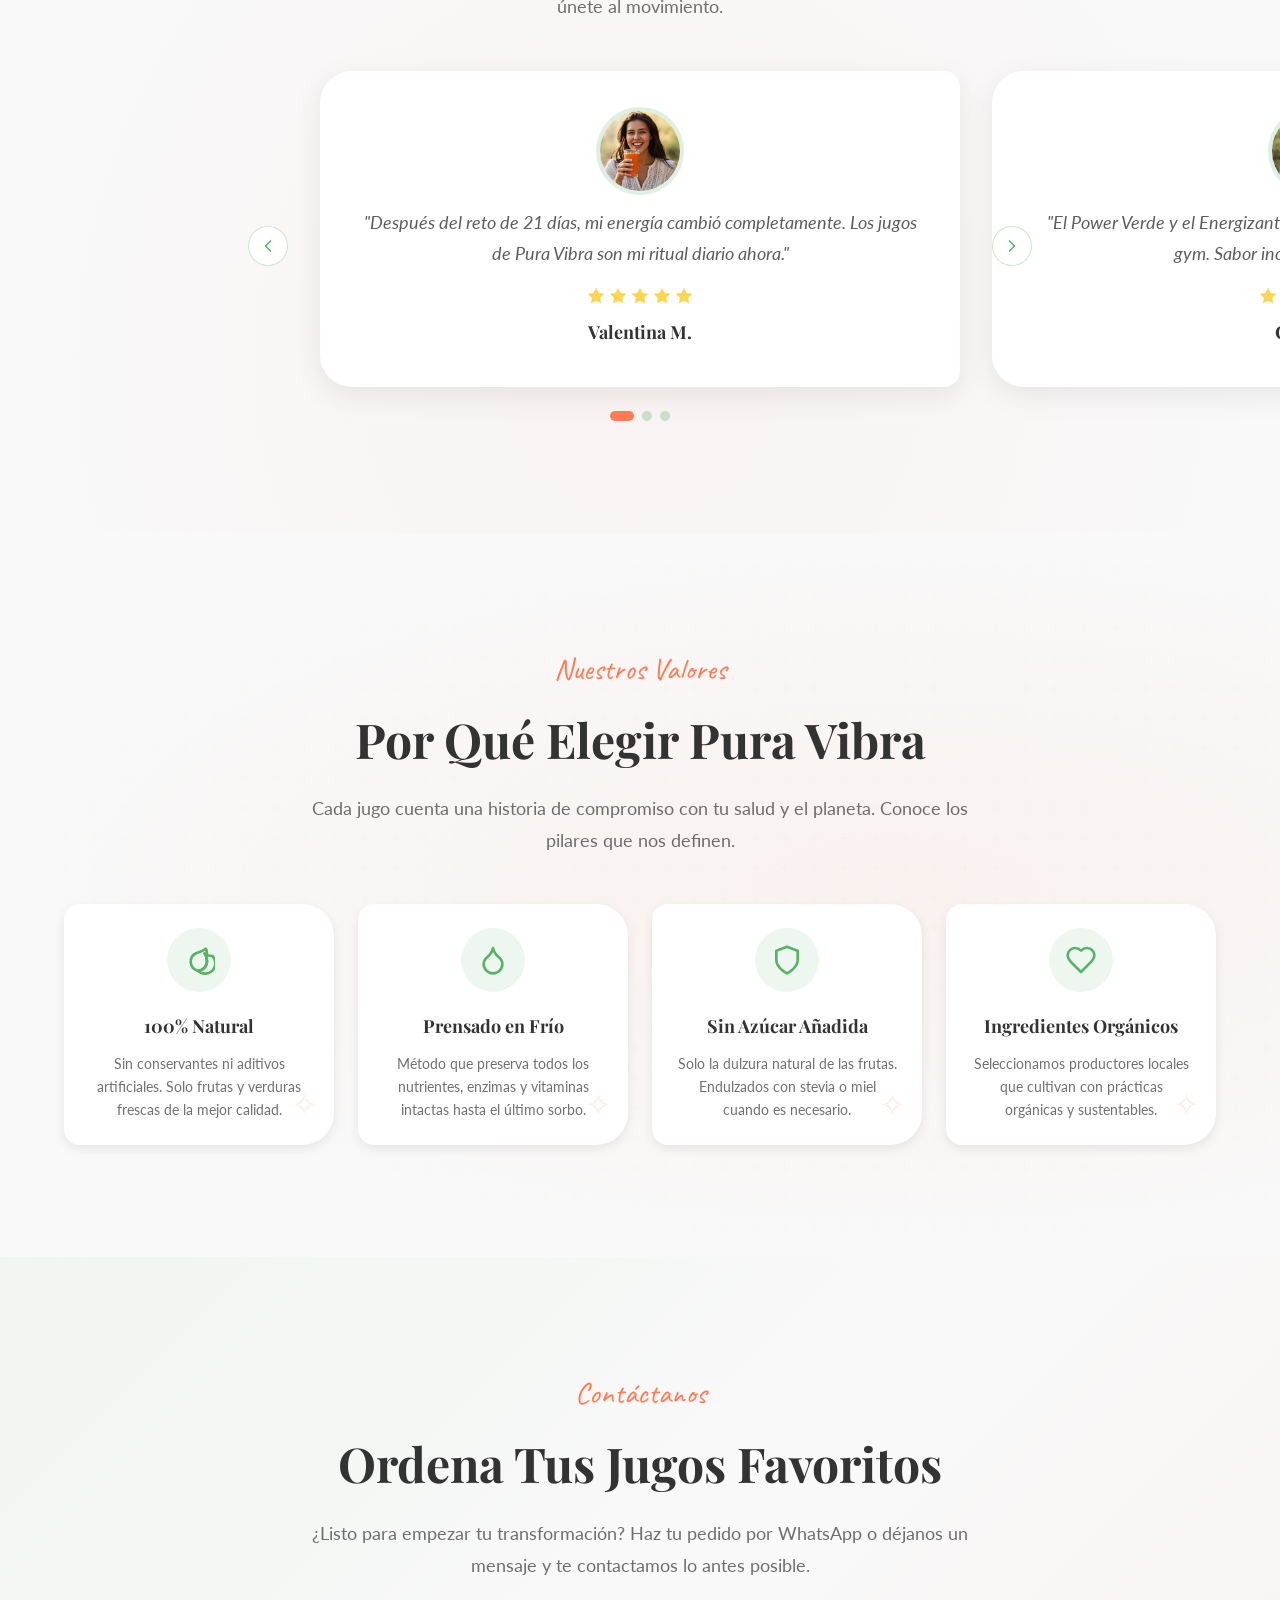
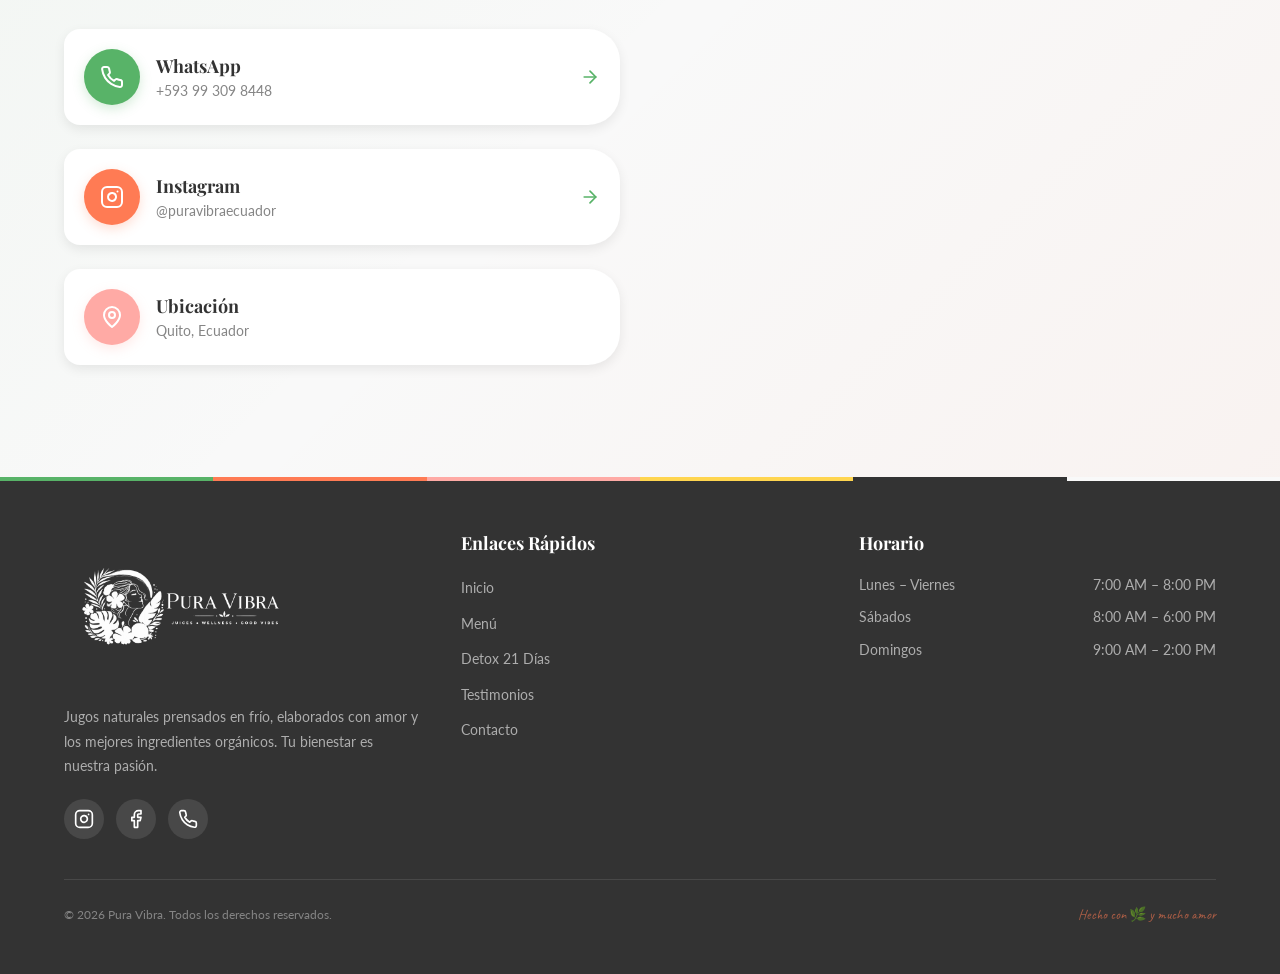
==== commit bd641f34: "Update Instagram handle to @puravibraecuador" ====
--- a/pura-vibra-web/index.html
+++ b/pura-vibra-web/index.html
@@ -632,7 +632,7 @@
               </div>
               <div class="contact-link-text">
                 <h3>Instagram</h3>
-                <p>@puravibra</p>
+                <p>@puravibraecuador</p>
               </div>
               <svg class="arrow-icon" width="20" height="20" viewBox="0 0 24 24" fill="none" stroke="currentColor" stroke-width="2" stroke-linecap="round" stroke-linejoin="round"><line x1="5" y1="12" x2="19" y2="12"></line><polyline points="12 5 19 12 12 19"></polyline></svg>
             </a>
@@ -709,7 +709,7 @@
           <img src="img/logo_horizontal.png" alt="Pura Vibra" class="footer-logo">
           <p class="footer-desc">Jugos naturales prensados en frío, elaborados con amor y los mejores ingredientes orgánicos. Tu bienestar es nuestra pasión.</p>
           <div class="footer-social">
-            <a href="https://instagram.com/puravibra" target="_blank" rel="noopener noreferrer" aria-label="Instagram">
+            <a href="https://instagram.com/puravibraecuador" target="_blank" rel="noopener noreferrer" aria-label="Instagram">
               <svg viewBox="0 0 24 24" fill="none" stroke="currentColor" stroke-width="2" stroke-linecap="round" stroke-linejoin="round"><rect width="20" height="20" x="2" y="2" rx="5" ry="5"></rect><path d="M16 11.37A4 4 0 1 1 12.63 8 4 4 0 0 1 16 11.37z"></path><line x1="17.5" y1="6.5" x2="17.51" y2="6.5"></line></svg>
             </a>
             <a href="#" aria-label="Facebook">
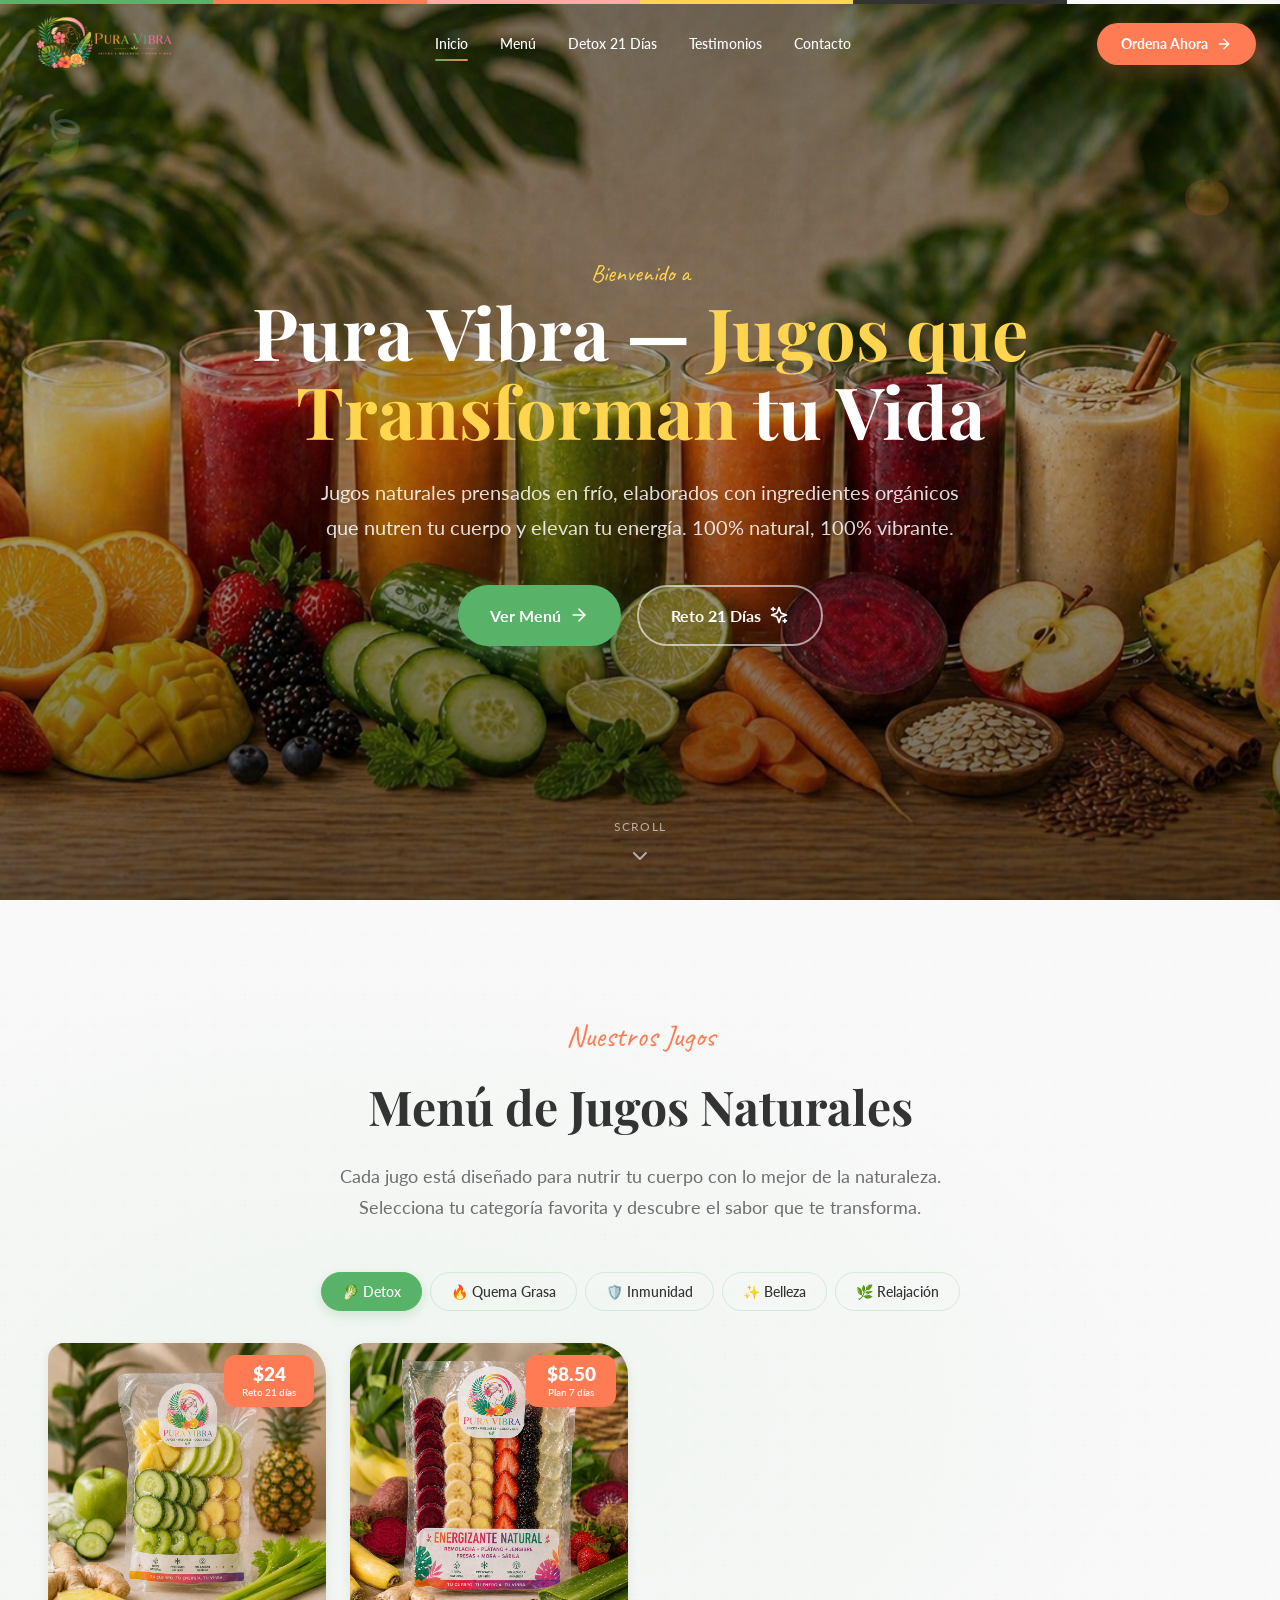
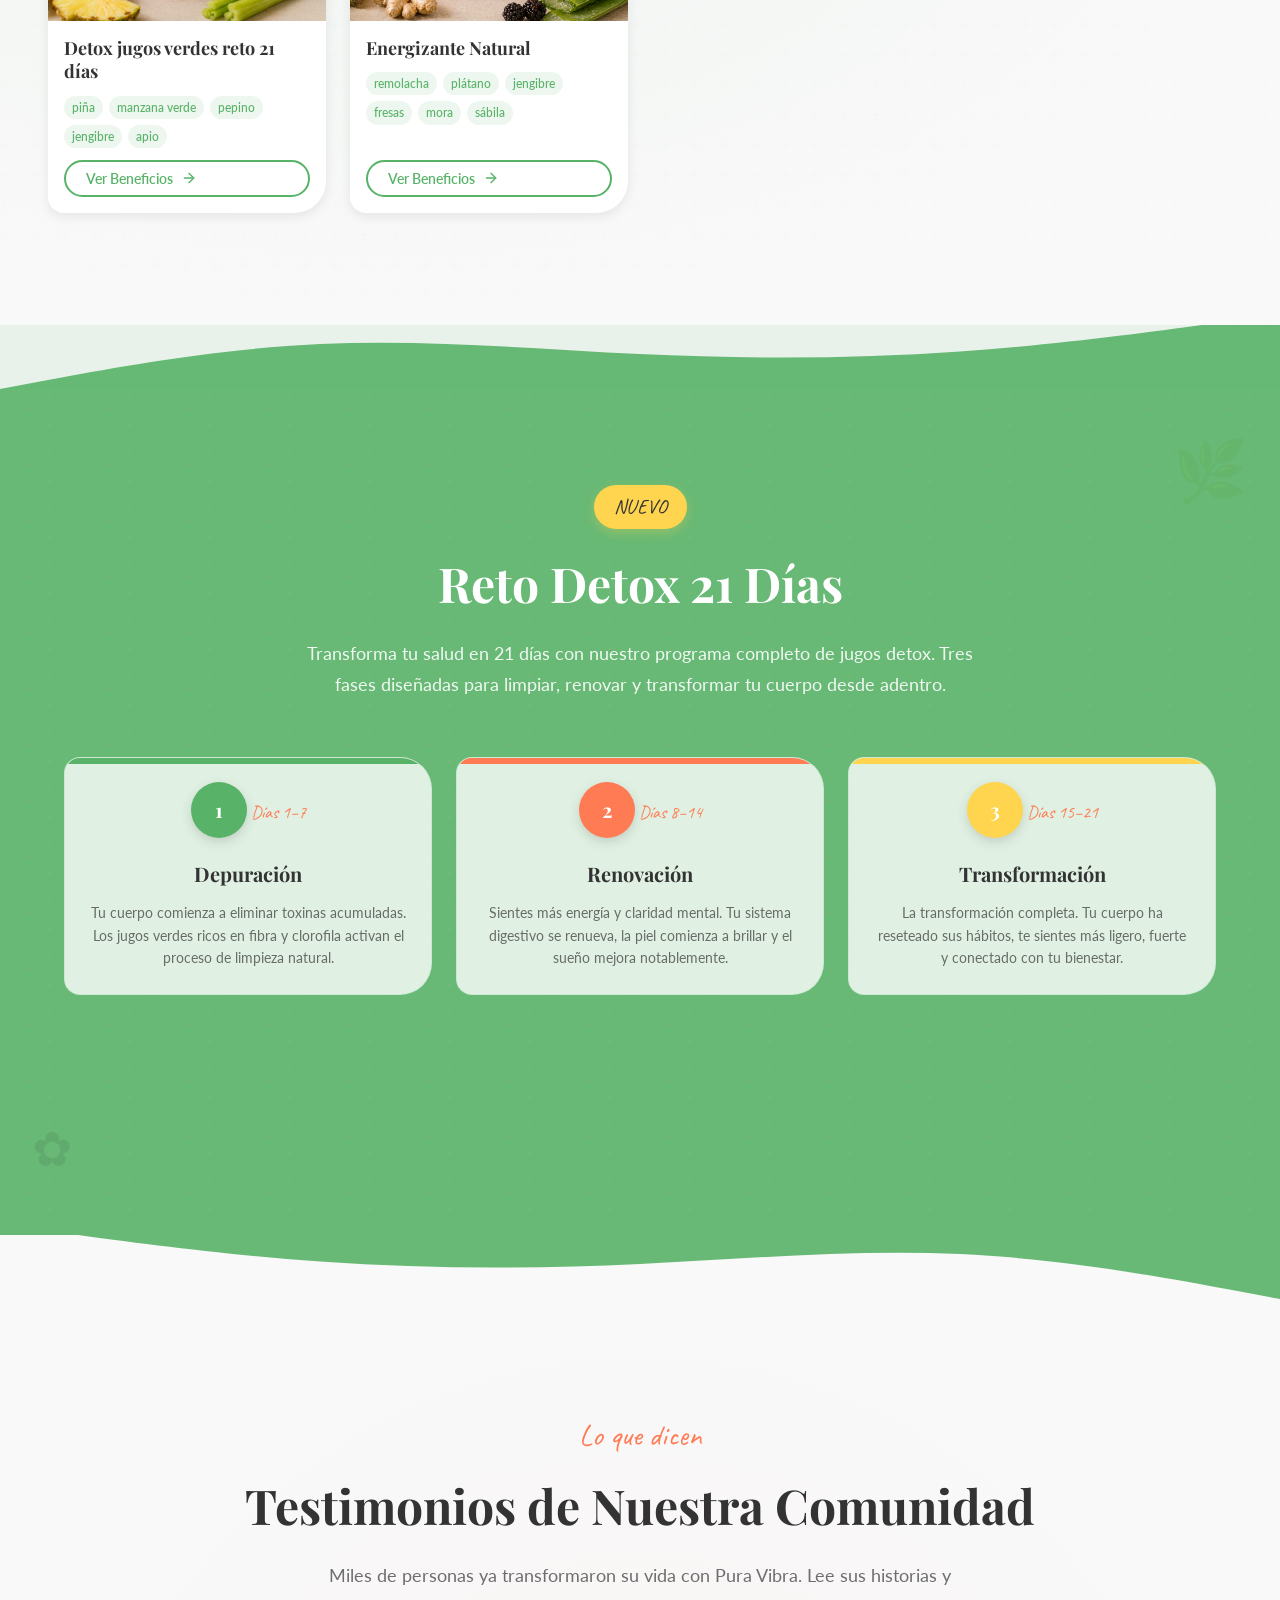
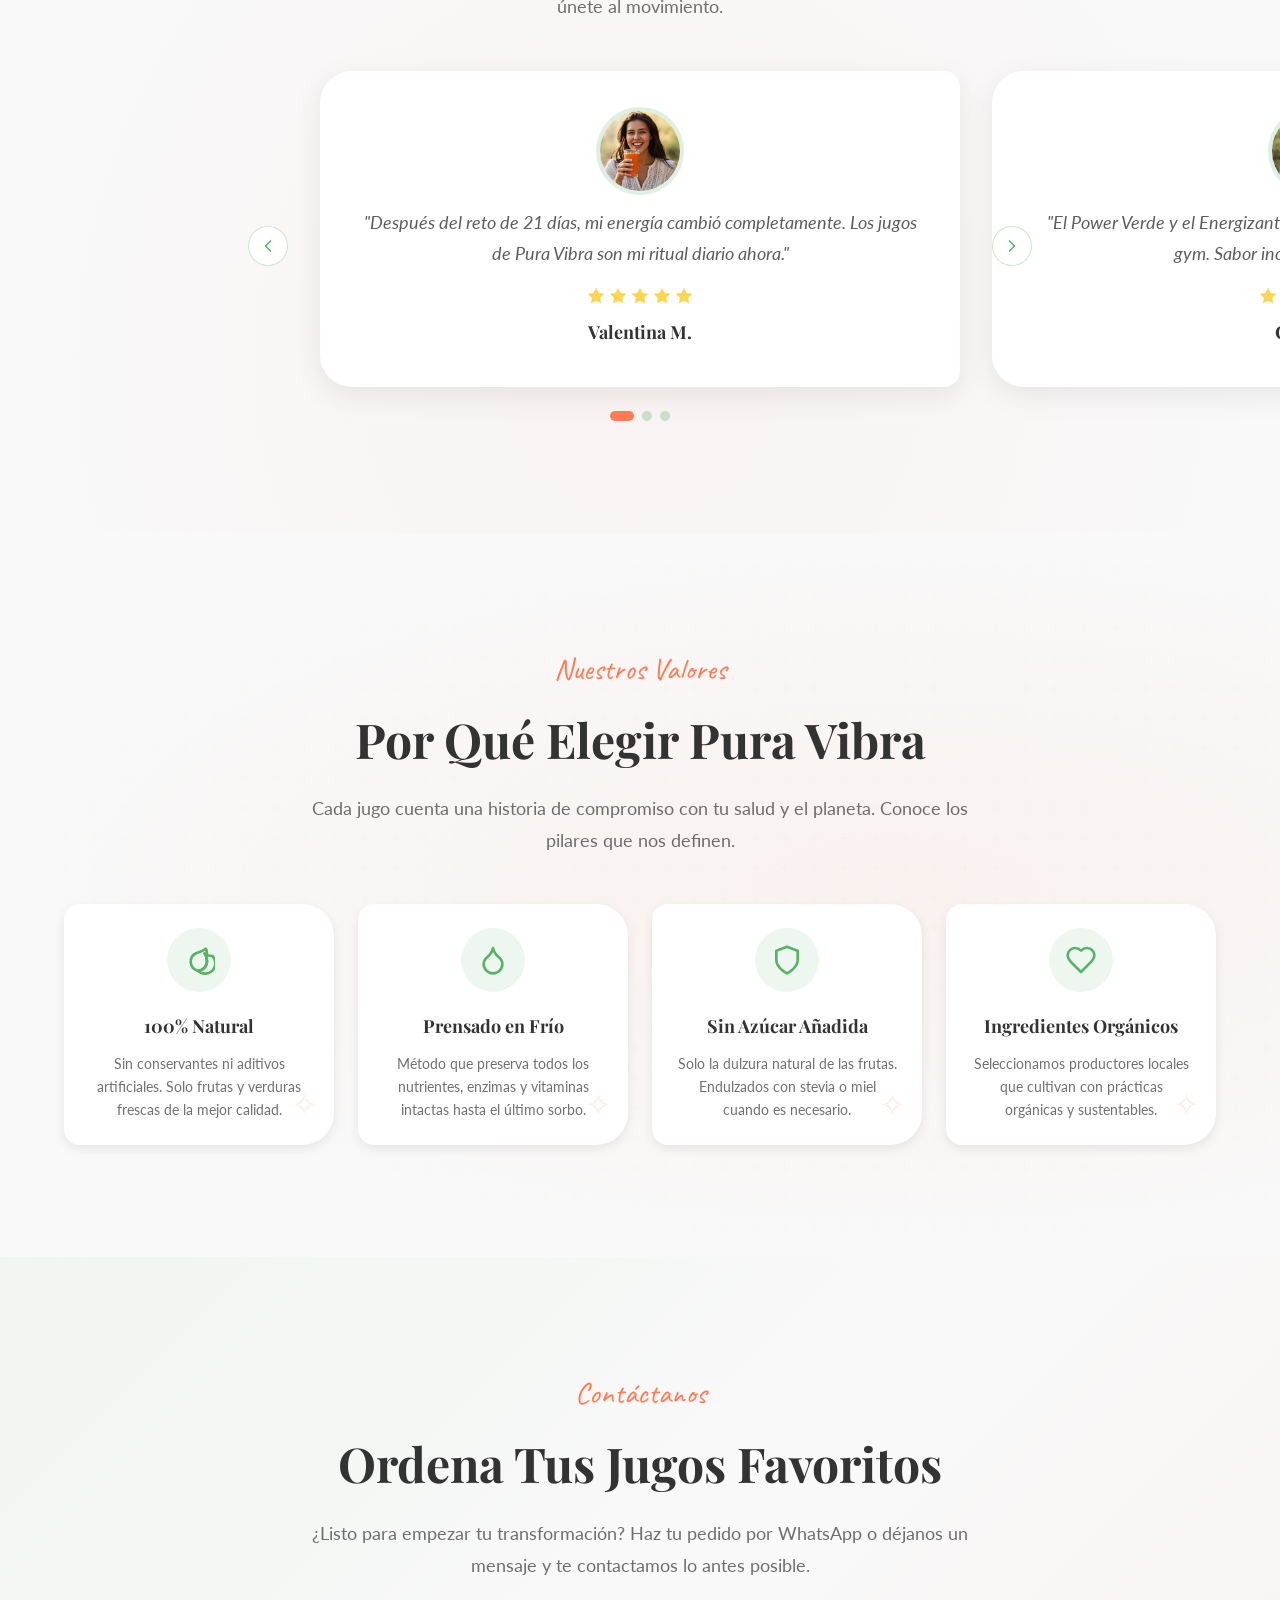
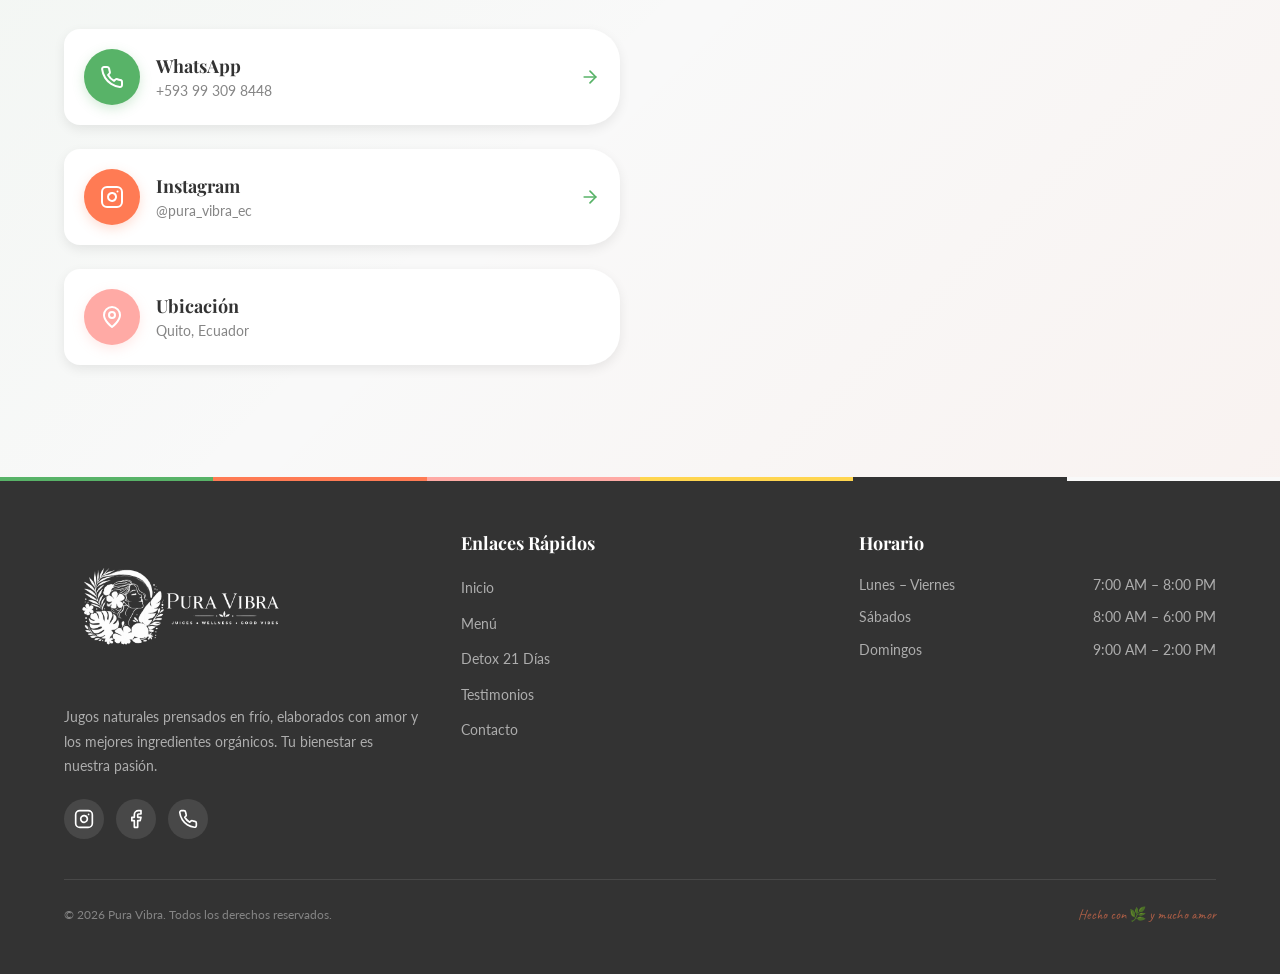
==== commit 84c4f3f2: "Update Instagram link and handle in index.html" ====
--- a/pura-vibra-web/index.html
+++ b/pura-vibra-web/index.html
@@ -626,13 +626,13 @@
               <svg class="arrow-icon" width="20" height="20" viewBox="0 0 24 24" fill="none" stroke="currentColor" stroke-width="2" stroke-linecap="round" stroke-linejoin="round"><line x1="5" y1="12" x2="19" y2="12"></line><polyline points="12 5 19 12 12 19"></polyline></svg>
             </a>
 
-            <a href="https://instagram.com/puravibraecuador" target="_blank" rel="noopener noreferrer" class="contact-link">
+            <a href="https://www.instagram.com/pura_vibra_ec" target="_blank" rel="noopener noreferrer" class="contact-link">
               <div class="contact-link-icon orange">
                 <svg viewBox="0 0 24 24" fill="none" stroke="currentColor" stroke-width="2" stroke-linecap="round" stroke-linejoin="round"><rect width="20" height="20" x="2" y="2" rx="5" ry="5"></rect><path d="M16 11.37A4 4 0 1 1 12.63 8 4 4 0 0 1 16 11.37z"></path><line x1="17.5" y1="6.5" x2="17.51" y2="6.5"></line></svg>
               </div>
               <div class="contact-link-text">
                 <h3>Instagram</h3>
-                <p>@puravibraecuador</p>
+                <p>@pura_vibra_ec</p>
               </div>
               <svg class="arrow-icon" width="20" height="20" viewBox="0 0 24 24" fill="none" stroke="currentColor" stroke-width="2" stroke-linecap="round" stroke-linejoin="round"><line x1="5" y1="12" x2="19" y2="12"></line><polyline points="12 5 19 12 12 19"></polyline></svg>
             </a>
@@ -709,7 +709,7 @@
           <img src="img/logo_horizontal.png" alt="Pura Vibra" class="footer-logo">
           <p class="footer-desc">Jugos naturales prensados en frío, elaborados con amor y los mejores ingredientes orgánicos. Tu bienestar es nuestra pasión.</p>
           <div class="footer-social">
-            <a href="https://instagram.com/puravibraecuador" target="_blank" rel="noopener noreferrer" aria-label="Instagram">
+            <a href="https://www.instagram.com/pura_vibra_ec" target="_blank" rel="noopener noreferrer" aria-label="Instagram">
               <svg viewBox="0 0 24 24" fill="none" stroke="currentColor" stroke-width="2" stroke-linecap="round" stroke-linejoin="round"><rect width="20" height="20" x="2" y="2" rx="5" ry="5"></rect><path d="M16 11.37A4 4 0 1 1 12.63 8 4 4 0 0 1 16 11.37z"></path><line x1="17.5" y1="6.5" x2="17.51" y2="6.5"></line></svg>
             </a>
             <a href="#" aria-label="Facebook">
